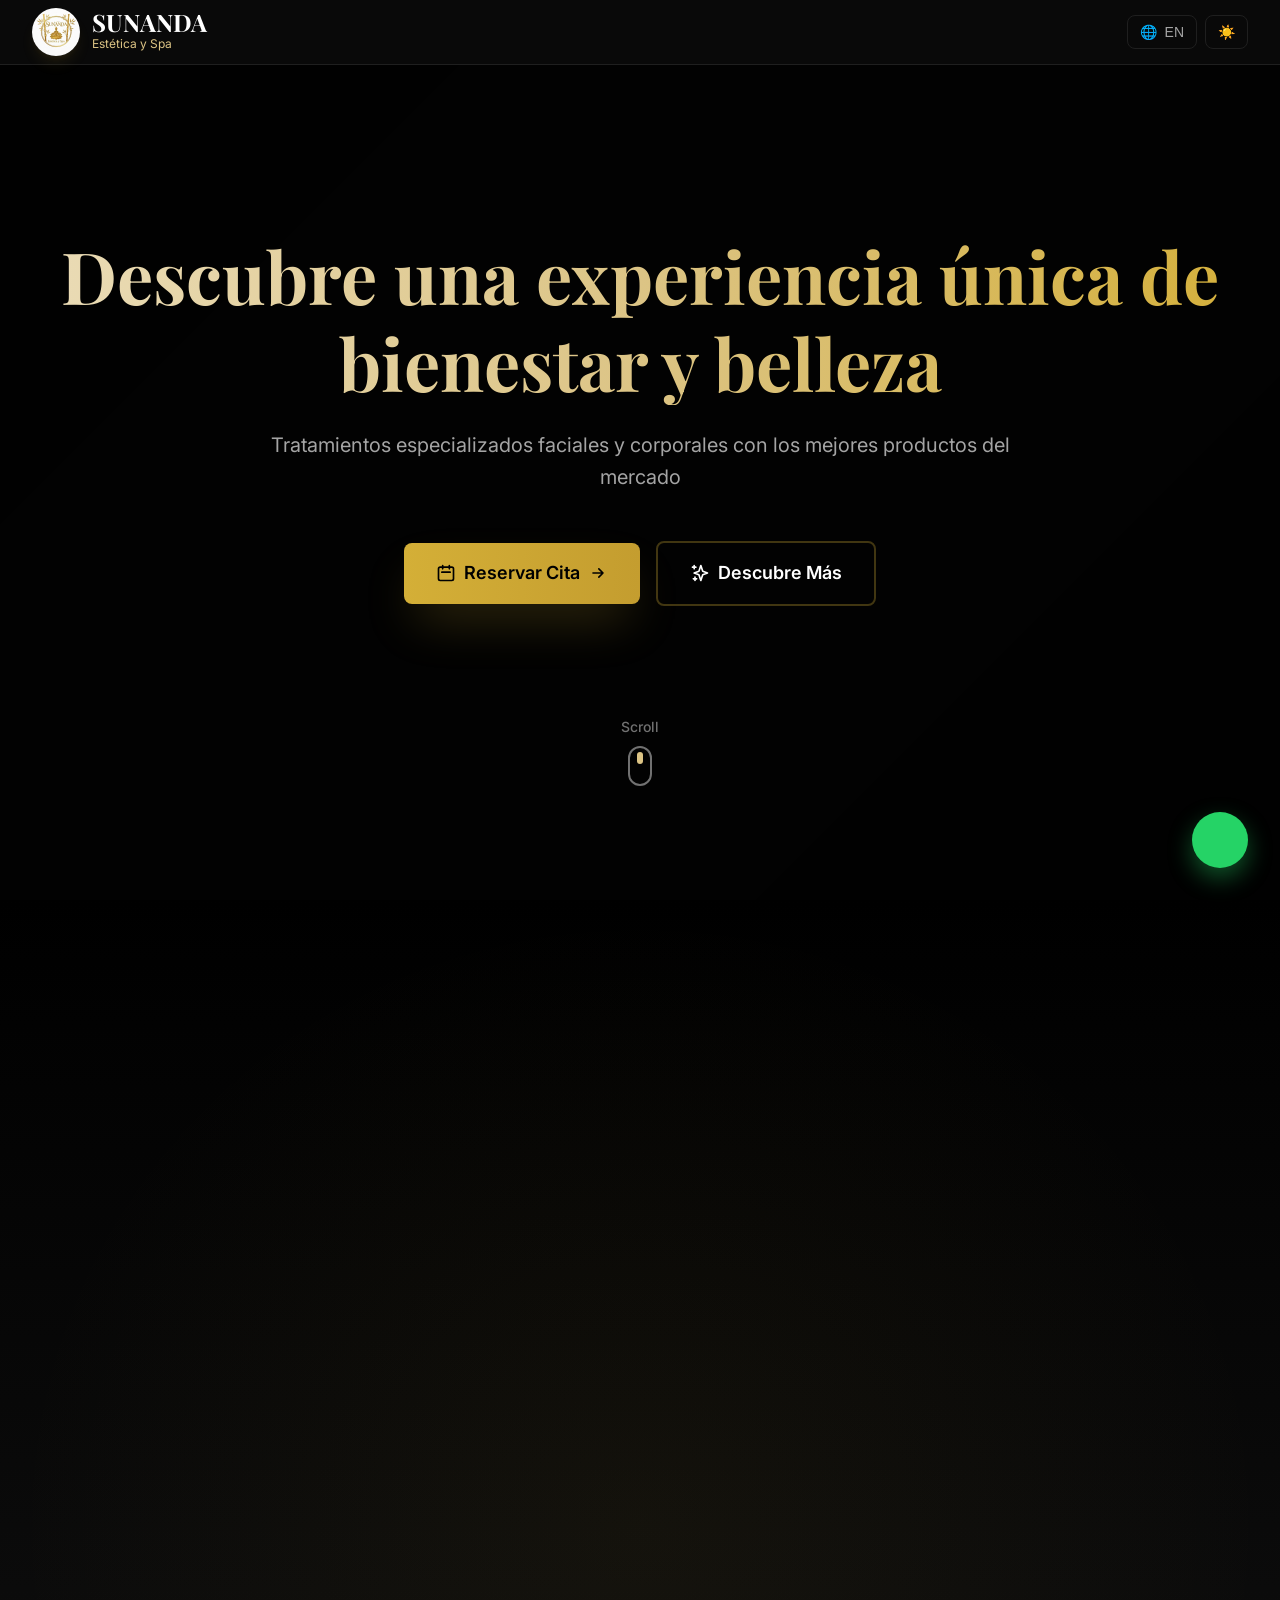
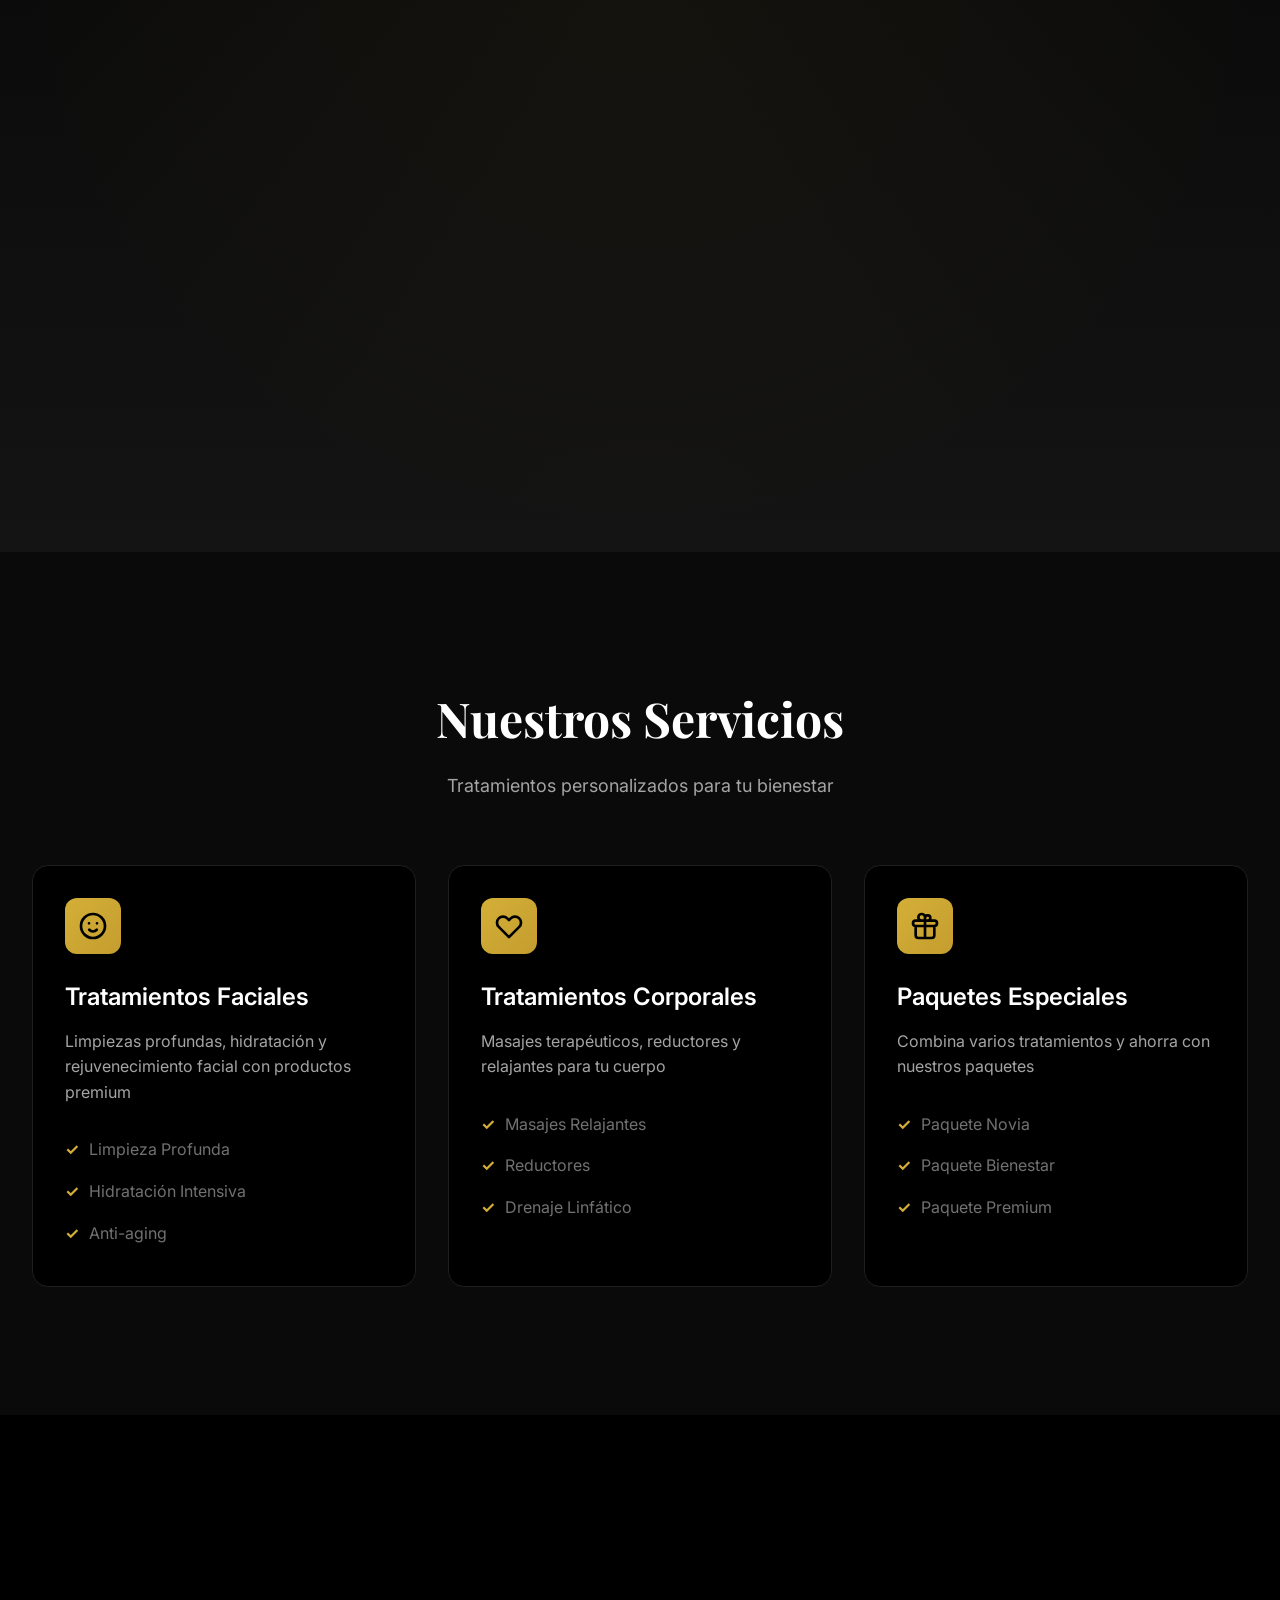
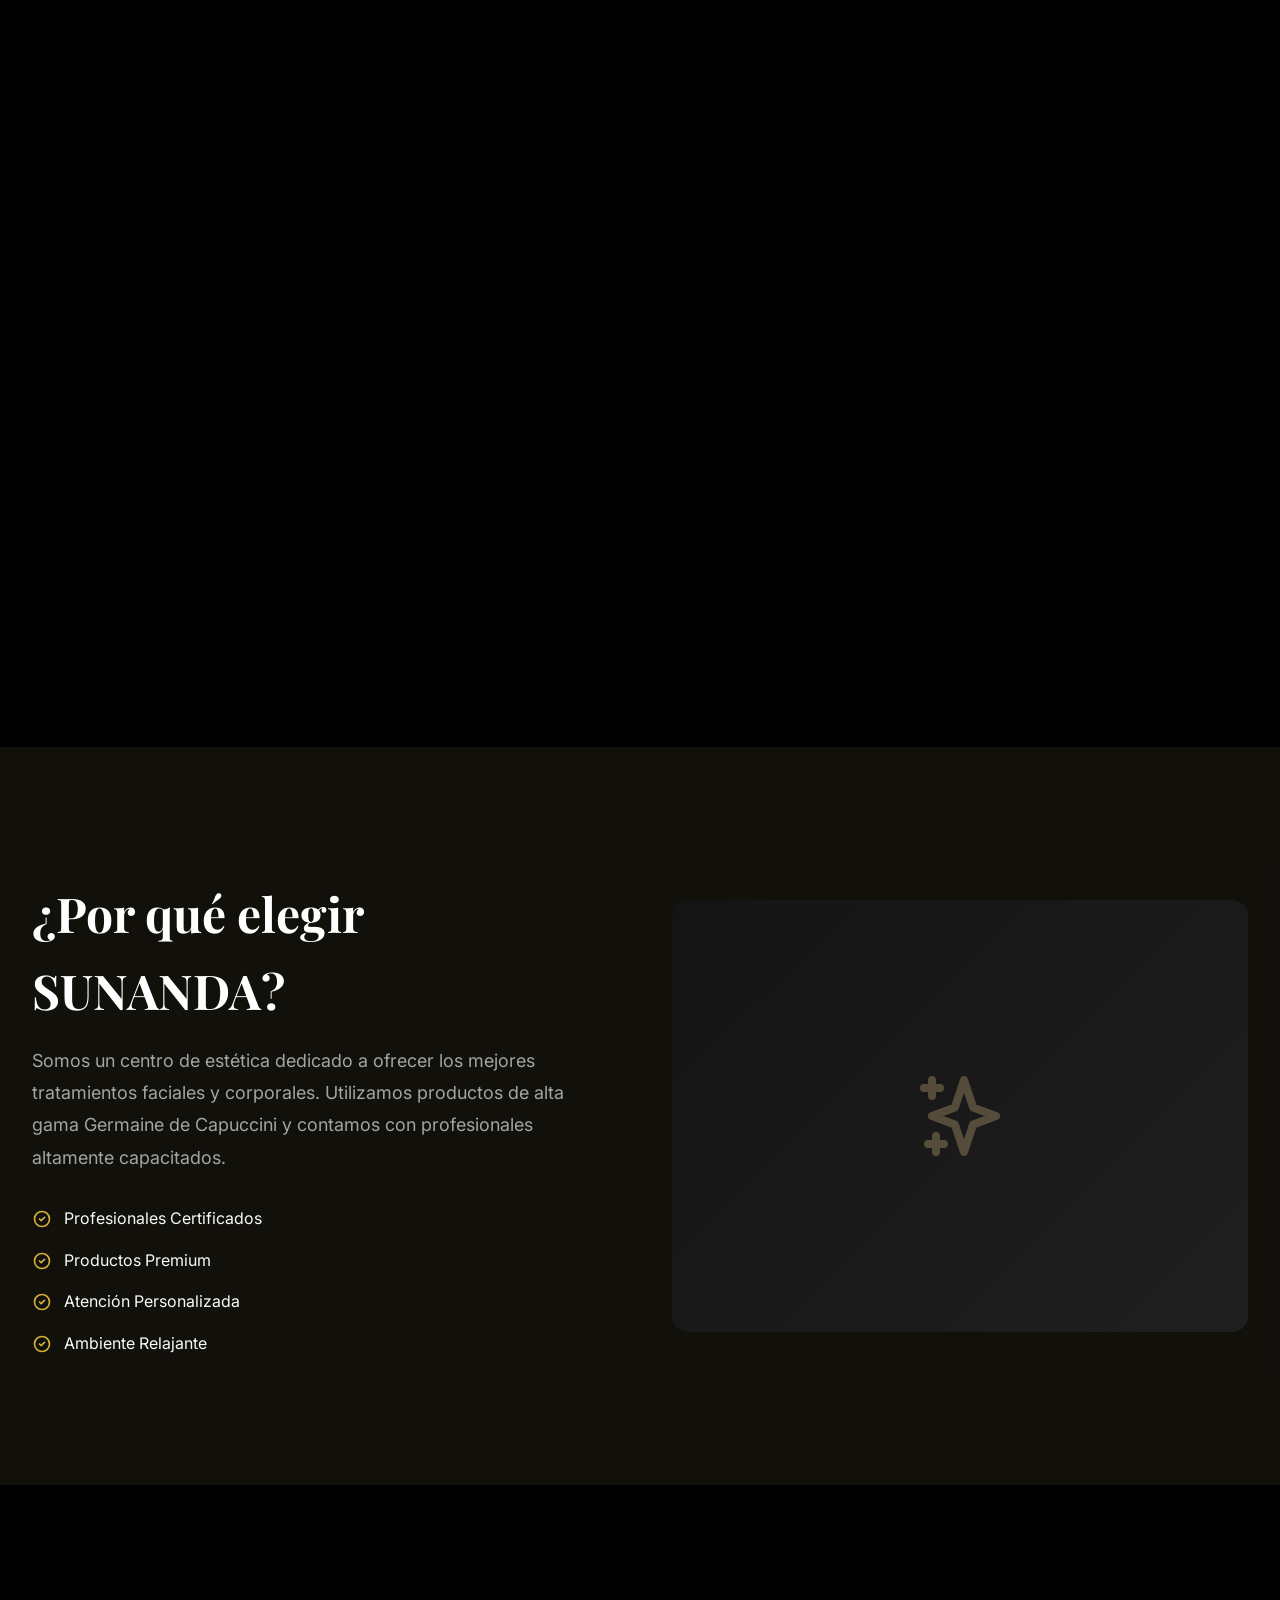
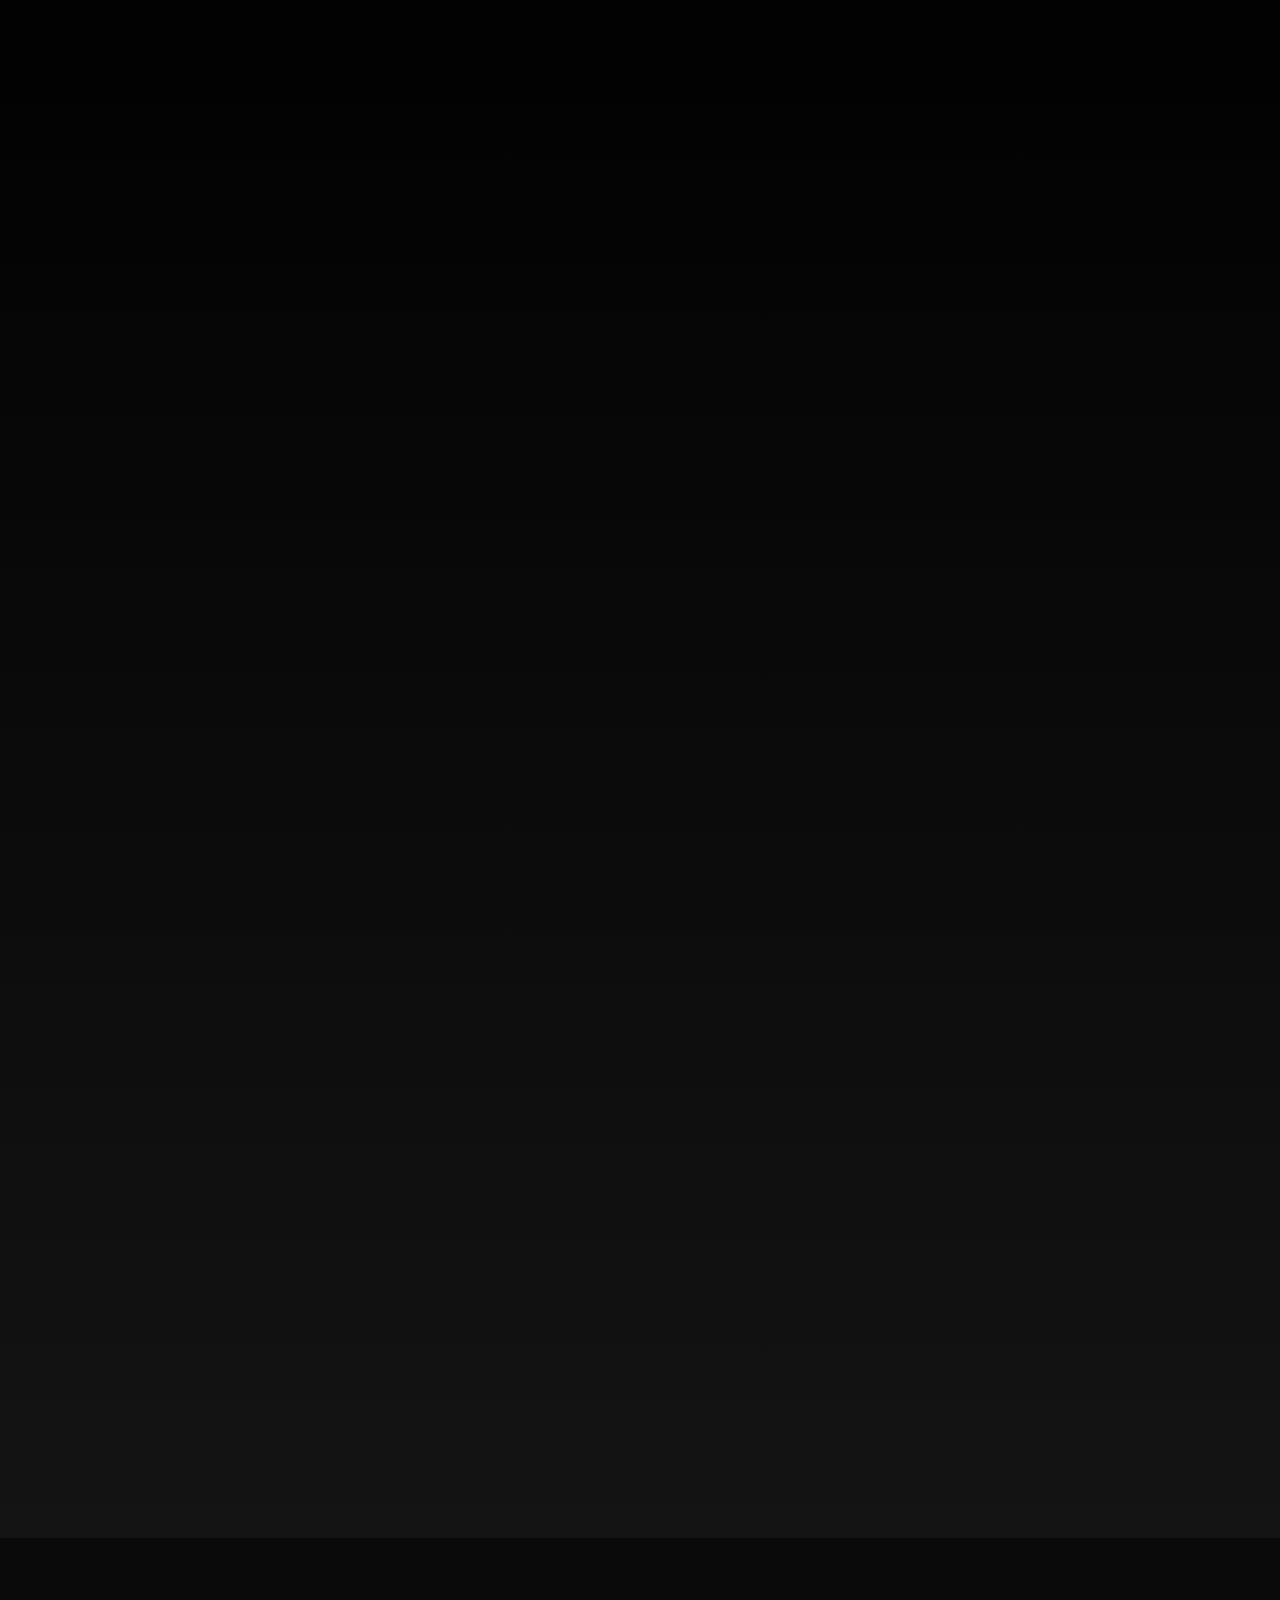
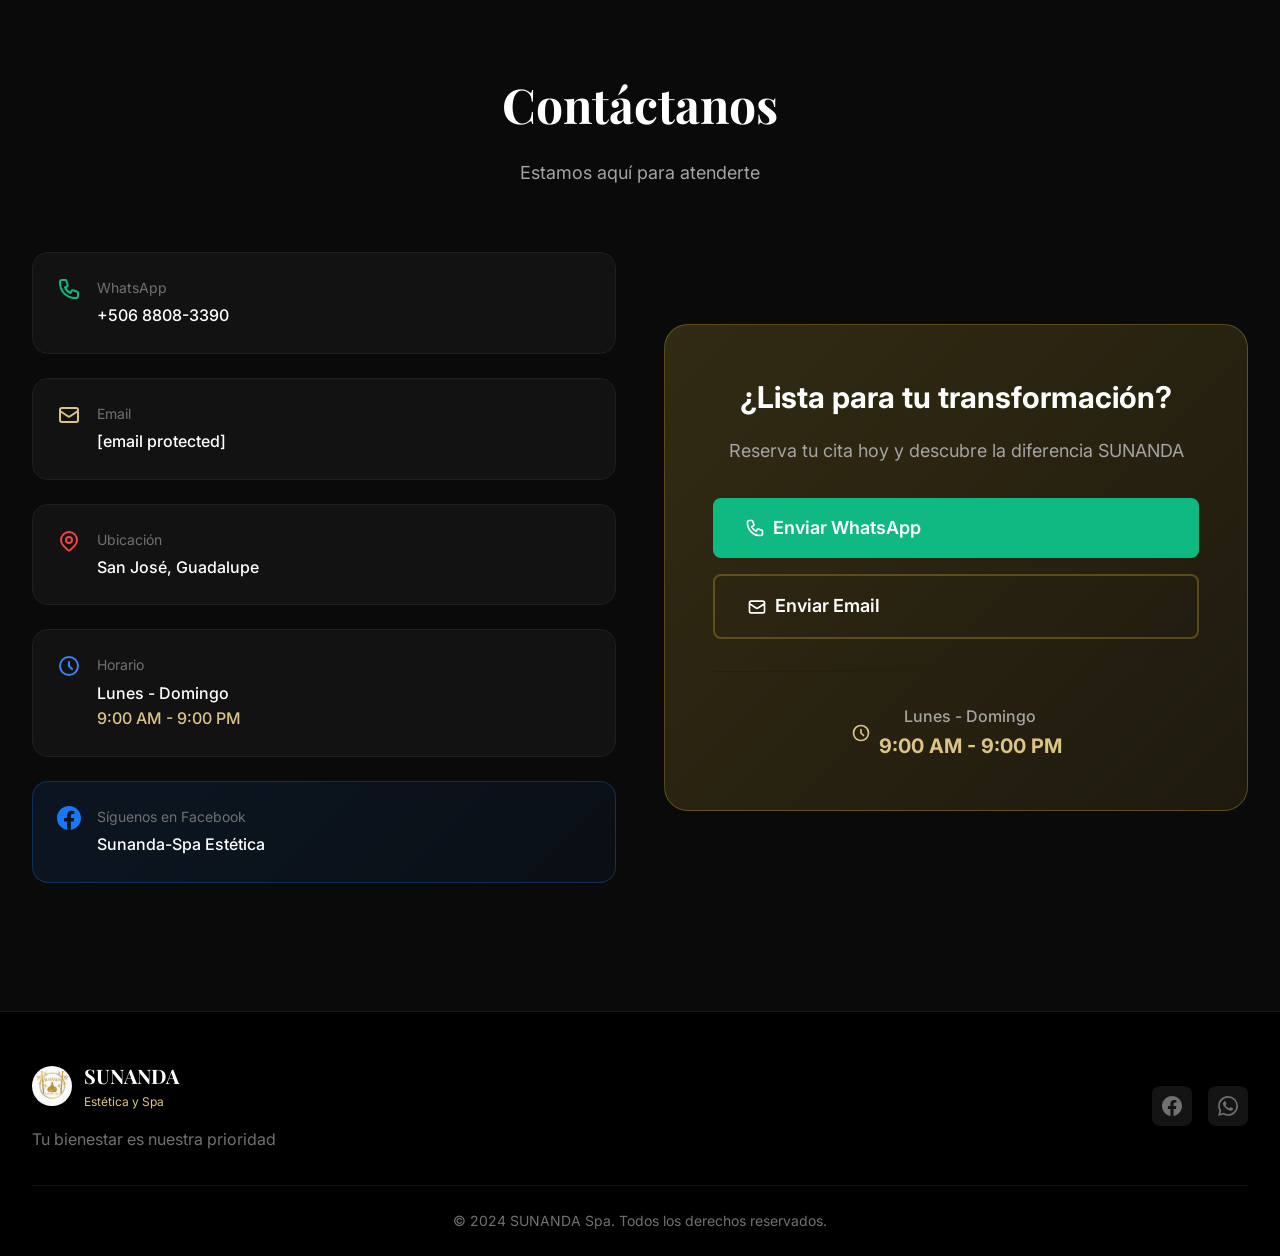
==== index.html @ c9fe79c0 "Add files via upload" ====
<!DOCTYPE html>
<html lang="es">
<head>
    <meta charset="UTF-8">
    <meta name="viewport" content="width=device-width, initial-scale=1.0">
    
    <!-- SEO Meta Tags -->
    <title>SUNANDA Spa - Estética y Bienestar en San José, Costa Rica</title>
    <meta name="description" content="Centro de estética y spa premium en San José, Costa Rica. Tratamientos faciales y corporales con productos Germaine de Capuccini. Reserva tu cita ahora.">
    <meta name="keywords" content="spa, estética, tratamientos faciales, masajes, San José, Costa Rica, Germaine de Capuccini">
    <meta name="author" content="SUNANDA Spa">
    
    <!-- Open Graph / Facebook -->
    <meta property="og:type" content="website">
    <meta property="og:url" content="https://sunanda-spa.vercel.app/">
    <meta property="og:title" content="SUNANDA Spa - Estética y Bienestar">
    <meta property="og:description" content="Centro de estética y spa premium con productos Germaine de Capuccini">
    <meta property="og:image" content="https://sunanda-spa.vercel.app/logo.png">
    
    <!-- Twitter -->
    <meta property="twitter:card" content="summary_large_image">
    <meta property="twitter:title" content="SUNANDA Spa - Estética y Bienestar">
    <meta property="twitter:description" content="Centro de estética y spa premium">
    
    <!-- Favicon -->
    <link rel="icon" type="image/png" href="./logo.png">
    
    <!-- Fonts -->
    <link rel="preconnect" href="https://fonts.googleapis.com">
    <link rel="preconnect" href="https://fonts.gstatic.com" crossorigin>
    <link href="https://fonts.googleapis.com/css2?family=Inter:wght@300;400;500;600;700&family=Playfair+Display:wght@400;500;600;700&display=swap" rel="stylesheet">
    
    <!-- Styles -->
    <link rel="stylesheet" href="./styles.css">
</head>
<body class="dark">
    <!-- Navigation -->
    <nav class="nav">
        <div class="container nav-content">
            <a href="#" class="logo-link">
                <img src="./logo.png" alt="SUNANDA Logo" class="logo-img">
                <div class="logo-text">
                    <h1 class="logo-title">SUNANDA</h1>
                    <p class="logo-subtitle">Estética y Spa</p>
                </div>
            </a>
            
            <div class="nav-actions">
                <button id="lang-toggle" class="btn-icon" aria-label="Cambiar idioma">
                    <span id="lang-icon">🌐</span>
                    <span id="lang-text">EN</span>
                </button>
                <button id="theme-toggle" class="btn-icon" aria-label="Cambiar tema">
                    <span id="theme-icon">☀️</span>
                </button>
            </div>
        </div>
    </nav>

    <!-- Hero Section - Premium Video Background -->
    <section class="hero">
        <!-- Video Background -->
        <div class="hero-video-wrapper">
            <video class="hero-video" autoplay muted loop playsinline>
                <source src="./assets/video/promocional.mp4" type="video/mp4">
            </video>
            <div class="hero-video-overlay"></div>
        </div>
        
        <div class="container hero-content">
            <div class="hero-badge" data-aos="fade-up">
                <svg class="icon-sm" fill="none" stroke="currentColor" viewBox="0 0 24 24">
                    <path stroke-linecap="round" stroke-linejoin="round" stroke-width="2" d="M5 3v4M3 5h4M6 17v4m-2-2h4m5-16l2.286 6.857L21 12l-5.714 2.143L13 21l-2.286-6.857L5 12l5.714-2.143L13 3z"/>
                </svg>
                <span data-i18n="hero.trustBadge">Productos de Alta Calidad</span>
                <span> - </span>
                <span data-i18n="hero.brandPartner">Germaine de Capuccini</span>
            </div>
            
            <h1 class="hero-title" data-aos="fade-up" data-aos-delay="100" data-i18n="hero.title">
                Descubre una experiencia única de bienestar y belleza
            </h1>
            
            <p class="hero-subtitle" data-aos="fade-up" data-aos-delay="200" data-i18n="hero.subtitle">
                Tratamientos especializados faciales y corporales con los mejores productos del mercado
            </p>
            
            <div class="hero-ctas" data-aos="fade-up" data-aos-delay="300">
                <a href="https://wa.me/50688083390" target="_blank" class="btn btn-primary">
                    <svg class="icon-sm" fill="none" stroke="currentColor" viewBox="0 0 24 24">
                        <path stroke-linecap="round" stroke-linejoin="round" stroke-width="2" d="M8 7V3m8 4V3m-9 8h10M5 21h14a2 2 0 002-2V7a2 2 0 00-2-2H5a2 2 0 00-2 2v12a2 2 0 002 2z"/>
                    </svg>
                    <span data-i18n="hero.cta">Reservar Cita</span>
                    <svg class="icon-sm arrow-icon" fill="none" stroke="currentColor" viewBox="0 0 24 24">
                        <path stroke-linecap="round" stroke-linejoin="round" stroke-width="2" d="M13 7l5 5m0 0l-5 5m5-5H6"/>
                    </svg>
                </a>
                <a href="#tratamiento-signature" class="btn btn-outline">
                    <svg class="icon-sm" fill="none" stroke="currentColor" viewBox="0 0 24 24">
                        <path stroke-linecap="round" stroke-linejoin="round" stroke-width="2" d="M5 3v4M3 5h4M6 17v4m-2-2h4m5-16l2.286 6.857L21 12l-5.714 2.143L13 21l-2.286-6.857L5 12l5.714-2.143L13 3z"/>
                    </svg>
                    <span data-i18n="hero.ctaSecondary">Descubre Más</span>
                </a>
            </div>
            
            <div class="scroll-indicator" data-aos="fade-up" data-aos-delay="400">
                <span class="scroll-text">Scroll</span>
                <div class="scroll-mouse">
                    <div class="scroll-wheel"></div>
                </div>
            </div>
        </div>
    </section>

    <!-- Signature Treatment Section - Editorial Layout -->
    <section id="tratamiento-signature" class="signature-treatment">
        <div class="signature-container">
            <div class="signature-content" data-aos="fade-right">
                <div class="signature-badge">
                    <span class="badge-new">NEW</span>
                    <span class="badge-text" data-i18n="signature.badge">Tratamiento Exclusivo</span>
                </div>
                
                <h2 class="signature-title" data-i18n="signature.title">
                    Timexpert Lift_IN
                </h2>
                
                <div class="signature-subtitle" data-i18n="signature.subtitle">
                    Descubre una nueva era de firmeza
                </div>
                
                <p class="signature-description" data-i18n="signature.description">
                    El revolucionario tratamiento facial que redefine los contornos del rostro. 
                    Una experiencia sensorial única que combina tecnología avanzada con ingredientes 
                    activos de máxima eficacia para lograr una piel visiblemente más firme, lisa y luminosa.
                </p>
                
                <div class="signature-features">
                    <div class="signature-feature">
                        <div class="feature-icon">
                            <svg fill="none" stroke="currentColor" viewBox="0 0 24 24">
                                <path stroke-linecap="round" stroke-linejoin="round" stroke-width="2" d="M5 13l4 4L19 7"/>
                            </svg>
                        </div>
                        <div class="feature-text">
                            <h4 data-i18n="signature.feature1.title">Firmeza Global</h4>
                            <p data-i18n="signature.feature1.desc">Rostro, cuello, escote y busto</p>
                        </div>
                    </div>
                    
                    <div class="signature-feature">
                        <div class="feature-icon">
                            <svg fill="none" stroke="currentColor" viewBox="0 0 24 24">
                                <path stroke-linecap="round" stroke-linejoin="round" stroke-width="2" d="M5 13l4 4L19 7"/>
                            </svg>
                        </div>
                        <div class="feature-text">
                            <h4 data-i18n="signature.feature2.title">Resultados Visibles</h4>
                            <p data-i18n="signature.feature2.desc">Desde la primera sesión</p>
                        </div>
                    </div>
                    
                    <div class="signature-feature">
                        <div class="feature-icon">
                            <svg fill="none" stroke="currentColor" viewBox="0 0 24 24">
                                <path stroke-linecap="round" stroke-linejoin="round" stroke-width="2" d="M5 13l4 4L19 7"/>
                            </svg>
                        </div>
                        <div class="feature-text">
                            <h4 data-i18n="signature.feature3.title">Tecnología Premium</h4>
                            <p data-i18n="signature.feature3.desc">Germaine de Capuccini</p>
                        </div>
                    </div>
                </div>
                
                <div class="signature-cta">
                    <a href="https://wa.me/50688083390" class="btn btn-primary btn-large">
                        <span data-i18n="signature.cta">Agendar Tratamiento</span>
                        <svg class="icon-sm" fill="none" stroke="currentColor" viewBox="0 0 24 24">
                            <path stroke-linecap="round" stroke-linejoin="round" stroke-width="2" d="M13 7l5 5m0 0l-5 5m5-5H6"/>
                        </svg>
                    </a>
                </div>
            </div>
            
            <div class="signature-image" data-aos="fade-left">
                <div class="signature-image-wrapper">
                    <img src="./assets/images/timexpert-liftin-promo.jpg" alt="Timexpert Lift_IN" class="signature-img">
                    <div class="signature-glow"></div>
                </div>
            </div>
        </div>
    </section>

    <!-- Services Section -->
    <section id="servicios" class="section">
        <div class="container">
            <div class="section-header">
                <h2 class="section-title" data-i18n="services.title">Nuestros Servicios</h2>
                <p class="section-subtitle" data-i18n="services.subtitle">
                    Tratamientos personalizados para tu bienestar
                </p>
            </div>
            
            <div class="services-grid">
                <div class="service-card">
                    <div class="service-icon">
                        <svg fill="none" stroke="currentColor" viewBox="0 0 24 24">
                            <path stroke-linecap="round" stroke-linejoin="round" stroke-width="2" d="M14.828 14.828a4 4 0 01-5.656 0M9 10h.01M15 10h.01M21 12a9 9 0 11-18 0 9 9 0 0118 0z"/>
                        </svg>
                    </div>
                    <h3 class="service-title" data-i18n="services.facial.title">Tratamientos Faciales</h3>
                    <p class="service-description" data-i18n="services.facial.description">
                        Limpiezas profundas, hidratación y rejuvenecimiento facial con productos premium
                    </p>
                    <ul class="service-features">
                        <li data-i18n="services.facial.feature1">Limpieza Profunda</li>
                        <li data-i18n="services.facial.feature2">Hidratación Intensiva</li>
                        <li data-i18n="services.facial.feature3">Anti-aging</li>
                    </ul>
                </div>
                
                <div class="service-card">
                    <div class="service-icon">
                        <svg fill="none" stroke="currentColor" viewBox="0 0 24 24">
                            <path stroke-linecap="round" stroke-linejoin="round" stroke-width="2" d="M4.318 6.318a4.5 4.5 0 000 6.364L12 20.364l7.682-7.682a4.5 4.5 0 00-6.364-6.364L12 7.636l-1.318-1.318a4.5 4.5 0 00-6.364 0z"/>
                        </svg>
                    </div>
                    <h3 class="service-title" data-i18n="services.body.title">Tratamientos Corporales</h3>
                    <p class="service-description" data-i18n="services.body.description">
                        Masajes terapéuticos, reductores y relajantes para tu cuerpo
                    </p>
                    <ul class="service-features">
                        <li data-i18n="services.body.feature1">Masajes Relajantes</li>
                        <li data-i18n="services.body.feature2">Reductores</li>
                        <li data-i18n="services.body.feature3">Drenaje Linfático</li>
                    </ul>
                </div>
                
                <div class="service-card">
                    <div class="service-icon">
                        <svg fill="none" stroke="currentColor" viewBox="0 0 24 24">
                            <path stroke-linecap="round" stroke-linejoin="round" stroke-width="2" d="M12 8v13m0-13V6a2 2 0 112 2h-2zm0 0V5.5A2.5 2.5 0 109.5 8H12zm-7 4h14M5 12a2 2 0 110-4h14a2 2 0 110 4M5 12v7a2 2 0 002 2h10a2 2 0 002-2v-7"/>
                        </svg>
                    </div>
                    <h3 class="service-title" data-i18n="services.packages.title">Paquetes Especiales</h3>
                    <p class="service-description" data-i18n="services.packages.description">
                        Combina varios tratamientos y ahorra con nuestros paquetes
                    </p>
                    <ul class="service-features">
                        <li data-i18n="services.packages.feature1">Paquete Novia</li>
                        <li data-i18n="services.packages.feature2">Paquete Bienestar</li>
                        <li data-i18n="services.packages.feature3">Paquete Premium</li>
                    </ul>
                </div>
            </div>
        </div>
    </section>

    <!-- Product Spotlight Section -->
    <section class="product-spotlight">
        <div class="container">
            <div class="spotlight-content">
                <div class="spotlight-text" data-aos="fade-up">
                    <div class="spotlight-badge">
                        <svg class="icon-sm" fill="none" stroke="currentColor" viewBox="0 0 24 24">
                            <path stroke-linecap="round" stroke-linejoin="round" stroke-width="2" d="M5 3v4M3 5h4M6 17v4m-2-2h4m5-16l2.286 6.857L21 12l-5.714 2.143L13 21l-2.286-6.857L5 12l5.714-2.143L13 3z"/>
                        </svg>
                        <span data-i18n="product.badge">Producto Destacado</span>
                    </div>
                    
                    <h2 class="spotlight-title" data-i18n="product.title">
                        Crema Global Firmeza<br>
                        <span class="gold">Cuello · Escote · Busto</span>
                    </h2>
                    
                    <p class="spotlight-description" data-i18n="product.description">
                        Tratamiento intensivo antiedad que actúa sobre las zonas más delicadas. 
                        Redensifica, reafirma y remodela el óvalo facial, cuello, escote y busto, 
                        restaurando la firmeza y elasticidad de la piel.
                    </p>
                    
                    <div class="spotlight-benefits">
                        <div class="benefit-item">
                            <div class="benefit-icon gold">
                                <svg fill="none" stroke="currentColor" viewBox="0 0 24 24">
                                    <path stroke-linecap="round" stroke-linejoin="round" stroke-width="2" d="M13 10V3L4 14h7v7l9-11h-7z"/>
                                </svg>
                            </div>
                            <div>
                                <h4 data-i18n="product.benefit1.title">Acción Inmediata</h4>
                                <p data-i18n="product.benefit1.desc">Efecto lifting visible</p>
                            </div>
                        </div>
                        
                        <div class="benefit-item">
                            <div class="benefit-icon gold">
                                <svg fill="none" stroke="currentColor" viewBox="0 0 24 24">
                                    <path stroke-linecap="round" stroke-linejoin="round" stroke-width="2" d="M9 12l2 2 4-4m6 2a9 9 0 11-18 0 9 9 0 0118 0z"/>
                                </svg>
                            </div>
                            <div>
                                <h4 data-i18n="product.benefit2.title">Fórmula Avanzada</h4>
                                <p data-i18n="product.benefit2.desc">Ingredientes de lujo</p>
                            </div>
                        </div>
                        
                        <div class="benefit-item">
                            <div class="benefit-icon gold">
                                <svg fill="none" stroke="currentColor" viewBox="0 0 24 24">
                                    <path stroke-linecap="round" stroke-linejoin="round" stroke-width="2" d="M4.318 6.318a4.5 4.5 0 000 6.364L12 20.364l7.682-7.682a4.5 4.5 0 00-6.364-6.364L12 7.636l-1.318-1.318a4.5 4.5 0 00-6.364 0z"/>
                                </svg>
                            </div>
                            <div>
                                <h4 data-i18n="product.benefit3.title">Textura Sedosa</h4>
                                <p data-i18n="product.benefit3.desc">Absorción perfecta</p>
                            </div>
                        </div>
                    </div>
                </div>
                
                <div class="spotlight-product" data-aos="zoom-in" data-aos-delay="200">
                    <div class="product-card">
                        <div class="product-glow"></div>
                        <img src="./assets/images/producto-germaine.jpg" alt="Germaine de Capuccini Timexpert Lift-IN" class="product-image">
                        <div class="product-shine"></div>
                    </div>
                </div>
            </div>
        </div>
    </section>

    <!-- About Section -->
    <section class="section section-alt">
        <div class="container">
            <div class="about-grid">
                <div class="about-content">
                    <h2 class="section-title" data-i18n="about.title">¿Por qué elegir SUNANDA?</h2>
                    <p class="about-text" data-i18n="about.description">
                        Somos un centro de estética dedicado a ofrecer los mejores tratamientos faciales y corporales. 
                        Utilizamos productos de alta gama Germaine de Capuccini y contamos con profesionales altamente capacitados.
                    </p>
                    <div class="about-features">
                        <div class="about-feature">
                            <svg class="icon-sm gold" fill="none" stroke="currentColor" viewBox="0 0 24 24">
                                <path stroke-linecap="round" stroke-linejoin="round" stroke-width="2" d="M9 12l2 2 4-4m6 2a9 9 0 11-18 0 9 9 0 0118 0z"/>
                            </svg>
                            <span data-i18n="about.feature1">Profesionales Certificados</span>
                        </div>
                        <div class="about-feature">
                            <svg class="icon-sm gold" fill="none" stroke="currentColor" viewBox="0 0 24 24">
                                <path stroke-linecap="round" stroke-linejoin="round" stroke-width="2" d="M9 12l2 2 4-4m6 2a9 9 0 11-18 0 9 9 0 0118 0z"/>
                            </svg>
                            <span data-i18n="about.feature2">Productos Premium</span>
                        </div>
                        <div class="about-feature">
                            <svg class="icon-sm gold" fill="none" stroke="currentColor" viewBox="0 0 24 24">
                                <path stroke-linecap="round" stroke-linejoin="round" stroke-width="2" d="M9 12l2 2 4-4m6 2a9 9 0 11-18 0 9 9 0 0118 0z"/>
                            </svg>
                            <span data-i18n="about.feature3">Atención Personalizada</span>
                        </div>
                        <div class="about-feature">
                            <svg class="icon-sm gold" fill="none" stroke="currentColor" viewBox="0 0 24 24">
                                <path stroke-linecap="round" stroke-linejoin="round" stroke-width="2" d="M9 12l2 2 4-4m6 2a9 9 0 11-18 0 9 9 0 0118 0z"/>
                            </svg>
                            <span data-i18n="about.feature4">Ambiente Relajante</span>
                        </div>
                    </div>
                </div>
                <div class="about-image">
                    <div class="about-image-placeholder">
                        <svg fill="none" stroke="currentColor" viewBox="0 0 24 24">
                            <path stroke-linecap="round" stroke-linejoin="round" stroke-width="2" d="M5 3v4M3 5h4M6 17v4m-2-2h4m5-16l2.286 6.857L21 12l-5.714 2.143L13 21l-2.286-6.857L5 12l5.714-2.143L13 3z"/>
                        </svg>
                    </div>
                </div>
            </div>
        </div>
    </section>

    <!-- Experience Gallery Section -->
    <section class="experience-gallery">
        <div class="container">
            <div class="section-header" data-aos="fade-up">
                <h2 class="section-title" data-i18n="gallery.title">Vive la Experiencia SUNANDA</h2>
                <p class="section-subtitle" data-i18n="gallery.subtitle">
                    Un viaje sensorial hacia tu mejor versión
                </p>
            </div>
            
            <div class="gallery-grid">
                <div class="gallery-video" data-aos="fade-up" data-aos-delay="100">
                    <div class="video-container">
                        <video class="experience-video" controls poster="./assets/images/timexpert-liftin-promo.jpg">
                            <source src="./assets/video/promocional.mp4" type="video/mp4">
                        </video>
                        <div class="video-play-overlay">
                            <button class="video-play-btn" aria-label="Reproducir video">
                                <svg fill="currentColor" viewBox="0 0 24 24">
                                    <path d="M8 5v14l11-7z"/>
                                </svg>
                            </button>
                        </div>
                    </div>
                </div>
                
                <div class="gallery-info" data-aos="fade-up" data-aos-delay="200">
                    <h3 class="gallery-info-title" data-i18n="gallery.info.title">
                        Más que un tratamiento,<br>una transformación
                    </h3>
                    <p class="gallery-info-text" data-i18n="gallery.info.text">
                        Cada visita a SUNANDA es una experiencia única diseñada para renovar no solo tu piel, 
                        sino también tu espíritu. Nuestro equipo de profesionales certificados te guiará en un 
                        viaje personalizado hacia el bienestar integral.
                    </p>
                    
                    <div class="gallery-stats">
                        <div class="stat-item">
                            <div class="stat-number gold">95<span>%</span></div>
                            <div class="stat-label" data-i18n="gallery.stat1">Satisfacción</div>
                        </div>
                        <div class="stat-item">
                            <div class="stat-number gold">500<span>+</span></div>
                            <div class="stat-label" data-i18n="gallery.stat2">Clientas Felices</div>
                        </div>
                        <div class="stat-item">
                            <div class="stat-number gold">5<span>⭐</span></div>
                            <div class="stat-label" data-i18n="gallery.stat3">Calificación</div>
                        </div>
                    </div>
                </div>
            </div>
        </div>
    </section>

    <!-- Contact Section -->
    <section id="contacto" class="section">
        <div class="container">
            <div class="section-header">
                <h2 class="section-title" data-i18n="contact.title">Contáctanos</h2>
                <p class="section-subtitle" data-i18n="contact.subtitle">
                    Estamos aquí para atenderte
                </p>
            </div>
            
            <div class="contact-grid">
                <div class="contact-info">
                    <a href="https://wa.me/50688083390" target="_blank" class="contact-card">
                        <div class="contact-icon green">
                            <svg fill="none" stroke="currentColor" viewBox="0 0 24 24">
                                <path stroke-linecap="round" stroke-linejoin="round" stroke-width="2" d="M3 5a2 2 0 012-2h3.28a1 1 0 01.948.684l1.498 4.493a1 1 0 01-.502 1.21l-2.257 1.13a11.042 11.042 0 005.516 5.516l1.13-2.257a1 1 0 011.21-.502l4.493 1.498a1 1 0 01.684.949V19a2 2 0 01-2 2h-1C9.716 21 3 14.284 3 6V5z"/>
                            </svg>
                        </div>
                        <div class="contact-content">
                            <div class="contact-label" data-i18n="contact.whatsapp">WhatsApp</div>
                            <div class="contact-value">+506 8808-3390</div>
                        </div>
                    </a>
                    
                    <a href="/cdn-cgi/l/email-protection#b2d5c0d7d8d78282f2daddc6dfd3dbde9cd1dddf" class="contact-card">
                        <div class="contact-icon gold">
                            <svg fill="none" stroke="currentColor" viewBox="0 0 24 24">
                                <path stroke-linecap="round" stroke-linejoin="round" stroke-width="2" d="M3 8l7.89 5.26a2 2 0 002.22 0L21 8M5 19h14a2 2 0 002-2V7a2 2 0 00-2-2H5a2 2 0 00-2 2v10a2 2 0 002 2z"/>
                            </svg>
                        </div>
                        <div class="contact-content">
                            <div class="contact-label" data-i18n="contact.email">Email</div>
                            <div class="contact-value"><span class="__cf_email__" data-cfemail="6e091c0b040b5e5e2e06011a030f0702400d0103">[email&#160;protected]</span></div>
                        </div>
                    </a>
                    
                    <a href="https://maps.google.com/?q=San+José+Guadalupe+Costa+Rica" target="_blank" class="contact-card">
                        <div class="contact-icon red">
                            <svg fill="none" stroke="currentColor" viewBox="0 0 24 24">
                                <path stroke-linecap="round" stroke-linejoin="round" stroke-width="2" d="M17.657 16.657L13.414 20.9a1.998 1.998 0 01-2.827 0l-4.244-4.243a8 8 0 1111.314 0z"/>
                                <path stroke-linecap="round" stroke-linejoin="round" stroke-width="2" d="M15 11a3 3 0 11-6 0 3 3 0 016 0z"/>
                            </svg>
                        </div>
                        <div class="contact-content">
                            <div class="contact-label" data-i18n="contact.address">Ubicación</div>
                            <div class="contact-value">San José, Guadalupe</div>
                        </div>
                    </a>
                    
                    <div class="contact-card">
                        <div class="contact-icon blue">
                            <svg fill="none" stroke="currentColor" viewBox="0 0 24 24">
                                <path stroke-linecap="round" stroke-linejoin="round" stroke-width="2" d="M12 8v4l3 3m6-3a9 9 0 11-18 0 9 9 0 0118 0z"/>
                            </svg>
                        </div>
                        <div class="contact-content">
                            <div class="contact-label" data-i18n="contact.schedule">Horario</div>
                            <div class="contact-value">
                                <span data-i18n="contact.scheduleValue">Lunes - Domingo</span><br>
                                <span class="gold">9:00 AM - 9:00 PM</span>
                            </div>
                        </div>
                    </div>
                    
                    <a href="https://www.facebook.com/profile.php?id=61571308344144" target="_blank" class="contact-card facebook">
                        <div class="contact-icon facebook-icon">
                            <svg fill="currentColor" viewBox="0 0 24 24">
                                <path d="M24 12.073c0-6.627-5.373-12-12-12s-12 5.373-12 12c0 5.99 4.388 10.954 10.125 11.854v-8.385H7.078v-3.47h3.047V9.43c0-3.007 1.792-4.669 4.533-4.669 1.312 0 2.686.235 2.686.235v2.953H15.83c-1.491 0-1.956.925-1.956 1.874v2.25h3.328l-.532 3.47h-2.796v8.385C19.612 23.027 24 18.062 24 12.073z"/>
                            </svg>
                        </div>
                        <div class="contact-content">
                            <div class="contact-label" data-i18n="contact.followUs">Síguenos en Facebook</div>
                            <div class="contact-value">Sunanda-Spa Estética</div>
                        </div>
                    </a>
                </div>
                
                <div class="contact-cta">
                    <div class="cta-card">
                        <h3 class="cta-title" data-i18n="cta.title">¿Lista para tu transformación?</h3>
                        <p class="cta-text" data-i18n="cta.subtitle">
                            Reserva tu cita hoy y descubre la diferencia SUNANDA
                        </p>
                        
                        <div class="cta-buttons">
                            <a href="https://wa.me/50688083390" target="_blank" class="btn btn-success">
                                <svg class="icon-sm" fill="none" stroke="currentColor" viewBox="0 0 24 24">
                                    <path stroke-linecap="round" stroke-linejoin="round" stroke-width="2" d="M3 5a2 2 0 012-2h3.28a1 1 0 01.948.684l1.498 4.493a1 1 0 01-.502 1.21l-2.257 1.13a11.042 11.042 0 005.516 5.516l1.13-2.257a1 1 0 011.21-.502l4.493 1.498a1 1 0 01.684.949V19a2 2 0 01-2 2h-1C9.716 21 3 14.284 3 6V5z"/>
                                </svg>
                                <span data-i18n="cta.whatsapp">Enviar WhatsApp</span>
                            </a>
                            
                            <a href="/cdn-cgi/l/email-protection#b2d5c0d7d8d78282f2daddc6dfd3dbde9cd1dddf" class="btn btn-outline">
                                <svg class="icon-sm" fill="none" stroke="currentColor" viewBox="0 0 24 24">
                                    <path stroke-linecap="round" stroke-linejoin="round" stroke-width="2" d="M3 8l7.89 5.26a2 2 0 002.22 0L21 8M5 19h14a2 2 0 002-2V7a2 2 0 00-2-2H5a2 2 0 00-2 2v10a2 2 0 002 2z"/>
                                </svg>
                                <span data-i18n="cta.email">Enviar Email</span>
                            </a>
                        </div>
                        
                        <div class="cta-schedule">
                            <svg class="icon-sm gold" fill="none" stroke="currentColor" viewBox="0 0 24 24">
                                <path stroke-linecap="round" stroke-linejoin="round" stroke-width="2" d="M12 8v4l3 3m6-3a9 9 0 11-18 0 9 9 0 0118 0z"/>
                            </svg>
                            <div>
                                <div class="schedule-days" data-i18n="contact.scheduleValue">Lunes - Domingo</div>
                                <div class="schedule-hours gold">9:00 AM - 9:00 PM</div>
                            </div>
                        </div>
                    </div>
                </div>
            </div>
        </div>
    </section>

    <!-- Footer -->
    <footer class="footer">
        <div class="container">
            <div class="footer-content">
                <div class="footer-brand">
                    <div class="footer-logo">
                        <img src="./logo.png" alt="SUNANDA Logo">
                        <div>
                            <h3 class="footer-logo-title">SUNANDA</h3>
                            <p class="footer-logo-subtitle">Estética y Spa</p>
                        </div>
                    </div>
                    <p class="footer-tagline" data-i18n="footer.tagline">
                        Tu bienestar es nuestra prioridad
                    </p>
                </div>
                
                <div class="footer-social">
                    <a href="https://www.facebook.com/profile.php?id=61571308344144" target="_blank" class="social-link" aria-label="Facebook">
                        <svg fill="currentColor" viewBox="0 0 24 24">
                            <path d="M24 12.073c0-6.627-5.373-12-12-12s-12 5.373-12 12c0 5.99 4.388 10.954 10.125 11.854v-8.385H7.078v-3.47h3.047V9.43c0-3.007 1.792-4.669 4.533-4.669 1.312 0 2.686.235 2.686.235v2.953H15.83c-1.491 0-1.956.925-1.956 1.874v2.25h3.328l-.532 3.47h-2.796v8.385C19.612 23.027 24 18.062 24 12.073z"/>
                        </svg>
                    </a>
                    <a href="https://wa.me/50688083390" target="_blank" class="social-link" aria-label="WhatsApp">
                        <svg fill="currentColor" viewBox="0 0 24 24">
                            <path d="M17.472 14.382c-.297-.149-1.758-.867-2.03-.967-.273-.099-.471-.148-.67.15-.197.297-.767.966-.94 1.164-.173.199-.347.223-.644.075-.297-.15-1.255-.463-2.39-1.475-.883-.788-1.48-1.761-1.653-2.059-.173-.297-.018-.458.13-.606.134-.133.298-.347.446-.52.149-.174.198-.298.298-.497.099-.198.05-.371-.025-.52-.075-.149-.669-1.612-.916-2.207-.242-.579-.487-.5-.669-.51-.173-.008-.371-.01-.57-.01-.198 0-.52.074-.792.372-.272.297-1.04 1.016-1.04 2.479 0 1.462 1.065 2.875 1.213 3.074.149.198 2.096 3.2 5.077 4.487.709.306 1.262.489 1.694.625.712.227 1.36.195 1.871.118.571-.085 1.758-.719 2.006-1.413.248-.694.248-1.289.173-1.413-.074-.124-.272-.198-.57-.347m-5.421 7.403h-.004a9.87 9.87 0 01-5.031-1.378l-.361-.214-3.741.982.998-3.648-.235-.374a9.86 9.86 0 01-1.51-5.26c.001-5.45 4.436-9.884 9.888-9.884 2.64 0 5.122 1.03 6.988 2.898a9.825 9.825 0 012.893 6.994c-.003 5.45-4.437 9.884-9.885 9.884m8.413-18.297A11.815 11.815 0 0012.05 0C5.495 0 .16 5.335.157 11.892c0 2.096.547 4.142 1.588 5.945L.057 24l6.305-1.654a11.882 11.882 0 005.683 1.448h.005c6.554 0 11.89-5.335 11.893-11.893a11.821 11.821 0 00-3.48-8.413z"/>
                        </svg>
                    </a>
                </div>
            </div>
            
            <div class="footer-bottom">
                <p>&copy; 2024 SUNANDA Spa. <span data-i18n="footer.rights">Todos los derechos reservados</span>.</p>
            </div>
        </div>
    </footer>

    <!-- WhatsApp Floating Button -->
    <a href="https://wa.me/50688083390" target="_blank" class="whatsapp-float" aria-label="Chat en WhatsApp">
        <svg fill="currentColor" viewBox="0 0 24 24">
            <path d="M17.472 14.382c-.297-.149-1.758-.867-2.03-.967-.273-.099-.471-.148-.67.15-.197.297-.767.966-.94 1.164-.173.199-.347.223-.644.075-.297-.15-1.255-.463-2.39-1.475-.883-.788-1.48-1.761-1.653-2.059-.173-.297-.018-.458.13-.606.134-.133.298-.347.446-.52.149-.174.198-.298.298-.497.099-.198.05-.371-.025-.52-.075-.149-.669-1.612-.916-2.207-.242-.579-.487-.5-.669-.51-.173-.008-.371-.01-.57-.01-.198 0-.52.074-.792.372-.272.297-1.04 1.016-1.04 2.479 0 1.462 1.065 2.875 1.213 3.074.149.198 2.096 3.2 5.077 4.487.709.306 1.262.489 1.694.625.712.227 1.36.195 1.871.118.571-.085 1.758-.719 2.006-1.413.248-.694.248-1.289.173-1.413-.074-.124-.272-.198-.57-.347m-5.421 7.403h-.004a9.87 9.87 0 01-5.031-1.378l-.361-.214-3.741.982.998-3.648-.235-.374a9.86 9.86 0 01-1.51-5.26c.001-5.45 4.436-9.884 9.888-9.884 2.64 0 5.122 1.03 6.988 2.898a9.825 9.825 0 012.893 6.994c-.003 5.45-4.437 9.884-9.885 9.884m8.413-18.297A11.815 11.815 0 0012.05 0C5.495 0 .16 5.335.157 11.892c0 2.096.547 4.142 1.588 5.945L.057 24l6.305-1.654a11.882 11.882 0 005.683 1
---- styles.css ----
/* ===================================
   SUNANDA SPA - Premium Styles
   Identidad: Negro elegante + Dorado premium
   =================================== */

/* ===== Variables ===== */
:root {
  /* Colores SUNANDA */
  --gold-50: #fdfbf7;
  --gold-100: #faf6ed;
  --gold-200: #f3ead3;
  --gold-300: #ebddb9;
  --gold-400: #dcc485;
  --gold-500: #d4af37;
  --gold-600: #c49d2f;
  --gold-700: #a38327;
  --gold-800: #82691f;
  --gold-900: #6a5619;
  
  --dark-50: #f7f7f7;
  --dark-100: #e3e3e3;
  --dark-200: #c8c8c8;
  --dark-300: #a4a4a4;
  --dark-400: #717171;
  --dark-500: #4a4a4a;
  --dark-600: #2d2d2d;
  --dark-700: #1f1f1f;
  --dark-800: #141414;
  --dark-900: #000000;
  
  /* Fuentes */
  --font-sans: 'Inter', system-ui, sans-serif;
  --font-serif: 'Playfair Display', serif;
  
  /* Sombras doradas */
  --shadow-gold-sm: 0 1px 2px 0 rgba(212, 175, 55, 0.05);
  --shadow-gold: 0 4px 6px -1px rgba(212, 175, 55, 0.1), 0 2px 4px -1px rgba(212, 175, 55, 0.06);
  --shadow-gold-md: 0 10px 15px -3px rgba(212, 175, 55, 0.1), 0 4px 6px -2px rgba(212, 175, 55, 0.05);
  --shadow-gold-lg: 0 20px 25px -5px rgba(212, 175, 55, 0.1), 0 10px 10px -5px rgba(212, 175, 55, 0.04);
  --shadow-gold-xl: 0 25px 50px -12px rgba(212, 175, 55, 0.25);
  
  /* Tema */
  --bg: #ffffff;
  --fg: #000000;
  --border: #e3e3e3;
}

.dark {
  --bg: #0a0a0a;
  --fg: #fafafa;
  --border: #1f1f1f;
}

/* ===== Reset & Base ===== */
* {
  margin: 0;
  padding: 0;
  box-sizing: border-box;
}

html {
  scroll-behavior: smooth;
}

body {
  font-family: var(--font-sans);
  background: var(--bg);
  color: var(--fg);
  line-height: 1.6;
  -webkit-font-smoothing: antialiased;
  -moz-osx-font-smoothing: grayscale;
  transition: background 0.3s ease, color 0.3s ease;
}

.container {
  max-width: 1280px;
  margin: 0 auto;
  padding: 0 1rem;
}

@media (min-width: 640px) {
  .container {
    padding: 0 1.5rem;
  }
}

@media (min-width: 1024px) {
  .container {
    padding: 0 2rem;
  }
}

/* ===== Navigation ===== */
.nav {
  position: fixed;
  top: 0;
  left: 0;
  right: 0;
  z-index: 50;
  background: rgba(10, 10, 10, 0.9);
  backdrop-filter: blur(12px);
  border-bottom: 1px solid var(--dark-700);
  transition: all 0.3s ease;
}

.dark .nav {
  background: rgba(10, 10, 10, 0.95);
}

.nav-content {
  display: flex;
  align-items: center;
  justify-content: space-between;
  height: 4rem;
}

.logo-link {
  display: flex;
  align-items: center;
  gap: 0.75rem;
  text-decoration: none;
  transition: opacity 0.2s;
}

.logo-link:hover {
  opacity: 0.8;
}

.logo-img {
  width: 3rem;
  height: 3rem;
  border-radius: 50%;
  object-fit: cover;
  box-shadow: var(--shadow-gold-md);
}

.logo-title {
  font-family: var(--font-serif);
  font-size: 1.5rem;
  font-weight: 700;
  color: #ffffff;
  line-height: 1;
  margin: 0;
}

.logo-subtitle {
  font-size: 0.75rem;
  color: var(--gold-400);
  margin: 0;
}

.nav-actions {
  display: flex;
  align-items: center;
  gap: 0.5rem;
}

.btn-icon {
  display: flex;
  align-items: center;
  gap: 0.5rem;
  padding: 0.5rem 0.75rem;
  background: transparent;
  border: 1px solid var(--dark-700);
  border-radius: 0.5rem;
  color: var(--dark-300);
  cursor: pointer;
  font-size: 0.875rem;
  transition: all 0.2s;
}

.btn-icon:hover {
  background: var(--dark-800);
  border-color: var(--gold-500);
  color: var(--gold-400);
}

/* ===== Hero Section ===== */
.hero {
  position: relative;
  min-height: 100vh;
  display: flex;
  align-items: center;
  justify-content: center;
  overflow: hidden;
  padding-top: 4rem;
}

.hero-bg {
  position: absolute;
  inset: 0;
  z-index: 0;
}

.hero-gradient {
  position: absolute;
  inset: 0;
  background: linear-gradient(to bottom right, var(--dark-900), var(--dark-800), var(--dark-900));
}

.hero-pattern {
  position: absolute;
  inset: 0;
  opacity: 0.1;
}

.blob {
  position: absolute;
  border-radius: 50%;
  filter: blur(80px);
  animation: float 20s ease-in-out infinite;
}

.blob-1 {
  top: 5rem;
  left: 5rem;
  width: 18rem;
  height: 18rem;
  background: var(--gold-500);
  animation-delay: 0s;
}

.blob-2 {
  bottom: 5rem;
  right: 5rem;
  width: 24rem;
  height: 24rem;
  background: var(--gold-400);
  animation-delay: 10s;
}

@keyframes float {
  0%, 100% { transform: translate(0, 0) scale(1); }
  33% { transform: translate(30px, -30px) scale(1.1); }
  66% { transform: translate(-20px, 20px) scale(0.9); }
}

.hero-content {
  position: relative;
  z-index: 10;
  text-align: center;
  padding: 5rem 0 8rem;
}

.hero-badge {
  display: inline-flex;
  align-items: center;
  gap: 0.5rem;
  background: rgba(212, 175, 55, 0.2);
  border: 1px solid rgba(212, 175, 55, 0.3);
  border-radius: 9999px;
  padding: 0.5rem 1.5rem;
  margin-bottom: 2rem;
  font-size: 0.875rem;
  font-weight: 500;
  color: var(--gold-300);
  animation: fadeInUp 0.6s ease-out;
}

.hero-title {
  font-family: var(--font-serif);
  font-size: 2.25rem;
  font-weight: 700;
  line-height: 1.2;
  margin-bottom: 1.5rem;
  background: linear-gradient(to right, var(--gold-300), var(--gold-400), var(--gold-500));
  -webkit-background-clip: text;
  -webkit-text-fill-color: transparent;
  background-clip: text;
  animation: fadeInUp 0.6s ease-out 0.1s both;
}

@media (min-width: 768px) {
  .hero-title {
    font-size: 3.75rem;
  }
}

@media (min-width: 1024px) {
  .hero-title {
    font-size: 4.5rem;
  }
}

.hero-subtitle {
  font-size: 1.125rem;
  color: var(--dark-300);
  margin-bottom: 3rem;
  max-width: 48rem;
  margin-left: auto;
  margin-right: auto;
  animation: fadeInUp 0.6s ease-out 0.2s both;
}

@media (min-width: 768px) {
  .hero-subtitle {
    font-size: 1.25rem;
  }
}

.hero-ctas {
  display: flex;
  flex-direction: column;
  align-items: center;
  justify-content: center;
  gap: 1rem;
  animation: fadeInUp 0.6s ease-out 0.3s both;
}

@media (min-width: 640px) {
  .hero-ctas {
    flex-direction: row;
  }
}

.scroll-indicator {
  display: none;
  flex-direction: column;
  align-items: center;
  gap: 0.5rem;
  margin-top: 5rem;
  color: var(--dark-400);
  animation: fadeIn 0.6s ease-out 0.5s both;
}

@media (min-width: 768px) {
  .scroll-indicator {
    display: flex;
  }
}

.scroll-text {
  font-size: 0.875rem;
  font-weight: 500;
}

.scroll-mouse {
  width: 1.5rem;
  height: 2.5rem;
  border: 2px solid var(--dark-400);
  border-radius: 9999px;
  padding: 0.25rem;
  animation: bounce 2s ease-in-out infinite;
}

.scroll-wheel {
  width: 0.375rem;
  height: 0.75rem;
  background: var(--gold-400);
  border-radius: 9999px;
  margin: 0 auto;
  animation: scrollWheel 2s ease-in-out infinite;
}

@keyframes bounce {
  0%, 100% { transform: translateY(0); }
  50% { transform: translateY(10px); }
}

@keyframes scrollWheel {
  0%, 100% { transform: translateY(0); }
  50% { transform: translateY(12px); }
}

/* ===== Buttons ===== */
.btn {
  display: inline-flex;
  align-items: center;
  gap: 0.5rem;
  padding: 1rem 2rem;
  font-size: 1.125rem;
  font-weight: 600;
  border-radius: 0.5rem;
  text-decoration: none;
  cursor: pointer;
  border: none;
  transition: all 0.3s ease;
}

.btn-primary {
  background: linear-gradient(to right, var(--gold-500), var(--gold-600));
  color: var(--dark-900);
  box-shadow: var(--shadow-gold-xl);
}

.btn-primary:hover {
  background: linear-gradient(to right, var(--gold-600), var(--gold-700));
  transform: translateY(-2px);
  box-shadow: 0 30px 60px -15px rgba(212, 175, 55, 0.4);
}

.btn-outline {
  background: transparent;
  border: 2px solid rgba(212, 175, 55, 0.3);
  color: #ffffff;
}

.btn-outline:hover {
  border-color: var(--gold-500);
  background: rgba(212, 175, 55, 0.1);
}

.btn-success {
  background: #10b981;
  color: #ffffff;
}

.btn-success:hover {
  background: #059669;
  transform: translateY(-2px);
}

.icon-sm {
  width: 1.25rem;
  height: 1.25rem;
}

.arrow-icon {
  transition: transform 0.3s ease;
}

.btn:hover .arrow-icon {
  transform: translateX(4px);
}

/* ===== Sections ===== */
.section {
  padding: 5rem 0;
}

@media (min-width: 768px) {
  .section {
    padding: 8rem 0;
  }
}

.section-alt {
  background: rgba(212, 175, 55, 0.03);
}

.section-header {
  text-align: center;
  margin-bottom: 4rem;
}

.section-title {
  font-family: var(--font-serif);
  font-size: 2rem;
  font-weight: 700;
  color: #ffffff;
  margin-bottom: 1rem;
}

@media (min-width: 768px) {
  .section-title {
    font-size: 3rem;
  }
}

.section-subtitle {
  font-size: 1.125rem;
  color: var(--dark-300);
  max-width: 42rem;
  margin: 0 auto;
}

/* ===== Services Grid ===== */
.services-grid {
  display: grid;
  gap: 2rem;
  grid-template-columns: 1fr;
}

@media (min-width: 768px) {
  .services-grid {
    grid-template-columns: repeat(2, 1fr);
  }
}

@media (min-width: 1024px) {
  .services-grid {
    grid-template-columns: repeat(3, 1fr);
  }
}

.service-card {
  background: var(--dark-900);
  border: 1px solid var(--dark-700);
  border-radius: 1rem;
  padding: 2rem;
  transition: all 0.3s ease;
}

.service-card:hover {
  transform: translateY(-4px);
  border-color: var(--gold-500);
  box-shadow: var(--shadow-gold-lg);
}

.service-icon {
  width: 3.5rem;
  height: 3.5rem;
  display: flex;
  align-items: center;
  justify-content: center;
  background: linear-gradient(135deg, var(--gold-500), var(--gold-600));
  border-radius: 0.75rem;
  margin-bottom: 1.5rem;
  color: var(--dark-900);
}

.service-icon svg {
  width: 2rem;
  height: 2rem;
}

.service-title {
  font-size: 1.5rem;
  font-weight: 600;
  color: #ffffff;
  margin-bottom: 0.75rem;
}

.service-description {
  color: var(--dark-300);
  margin-bottom: 1.5rem;
  line-height: 1.6;
}

.service-features {
  list-style: none;
  padding: 0;
  margin: 0;
}

.service-features li {
  padding: 0.5rem 0;
  padding-left: 1.5rem;
  color: var(--dark-400);
  position: relative;
}

.service-features li::before {
  content: "✓";
  position: absolute;
  left: 0;
  color: var(--gold-500);
  font-weight: 700;
}

/* ===== About Section ===== */
.about-grid {
  display: grid;
  gap: 3rem;
  align-items: center;
}

@media (min-width: 1024px) {
  .about-grid {
    grid-template-columns: 1fr 1fr;
    gap: 4rem;
  }
}

.about-text {
  color: var(--dark-300);
  font-size: 1.125rem;
  line-height: 1.8;
  margin-bottom: 2rem;
}

.about-features {
  display: grid;
  gap: 1rem;
}

.about-feature {
  display: flex;
  align-items: center;
  gap: 0.75rem;
}

.about-feature .gold {
  color: var(--gold-500);
}

.about-image {
  border-radius: 1rem;
  overflow: hidden;
}

.about-image-placeholder {
  aspect-ratio: 4 / 3;
  background: linear-gradient(135deg, var(--dark-800), var(--dark-700));
  display: flex;
  align-items: center;
  justify-content: center;
  color: var(--gold-400);
}

.about-image-placeholder svg {
  width: 6rem;
  height: 6rem;
  opacity: 0.3;
}

/* ===== Contact Section ===== */
.contact-grid {
  display: grid;
  gap: 3rem;
}

@media (min-width: 1024px) {
  .contact-grid {
    grid-template-columns: 1fr 1fr;
  }
}

.contact-info {
  display: flex;
  flex-direction: column;
  gap: 1.5rem;
}

.contact-card {
  display: flex;
  align-items: flex-start;
  gap: 1rem;
  padding: 1.5rem;
  background: rgba(20, 20, 20, 0.8);
  border: 1px solid var(--dark-700);
  border-radius: 1rem;
  text-decoration: none;
  transition: all 0.3s ease;
}

.contact-card:hover {
  transform: translateY(-2px);
  border-color: var(--gold-500);
  background: rgba(20, 20, 20, 0.9);
}

.contact-card.facebook {
  background: linear-gradient(135deg, rgba(24, 119, 242, 0.1), rgba(24, 119, 242, 0.05));
  border-color: rgba(24, 119, 242, 0.3);
}

.contact-card.facebook:hover {
  border-color: rgba(24, 119, 242, 0.5);
  background: linear-gradient(135deg, rgba(24, 119, 242, 0.15), rgba(24, 119, 242, 0.1));
}

.contact-icon {
  flex-shrink: 0;
  width: 1.5rem;
  height: 1.5rem;
}

.contact-icon.green { color: #10b981; }
.contact-icon.gold { color: var(--gold-400); }
.contact-icon.red { color: #ef4444; }
.contact-icon.blue { color: #3b82f6; }
.contact-icon.facebook-icon { color: #1877f2; }

.contact-icon svg {
  width: 100%;
  height: 100%;
}

.contact-label {
  font-size: 0.875rem;
  color: var(--dark-400);
  margin-bottom: 0.25rem;
}

.contact-value {
  color: #ffffff;
  font-weight: 500;
}

.contact-cta {
  display: flex;
  flex-direction: column;
  justify-content: center;
}

.cta-card {
  background: linear-gradient(135deg, rgba(212, 175, 55, 0.2), rgba(212, 175, 55, 0.1));
  border: 1px solid rgba(212, 175, 55, 0.3);
  border-radius: 1.5rem;
  padding: 3rem;
  text-align: center;
}

.cta-title {
  font-size: 1.875rem;
  font-weight: 700;
  color: #ffffff;
  margin-bottom: 1rem;
}

.cta-text {
  color: var(--dark-300);
  font-size: 1.125rem;
  margin-bottom: 2rem;
}

.cta-buttons {
  display: flex;
  flex-direction: column;
  gap: 1rem;
  margin-bottom: 2rem;
}

.cta-schedule {
  display: flex;
  align-items: center;
  justify-content: center;
  gap: 0.5rem;
  padding-top: 2rem;
  border-top: 1px solid var(--dark-700);
  color: var(--dark-300);
}

.schedule-days {
  font-weight: 500;
}

.schedule-hours {
  font-weight: 700;
  font-size: 1.25rem;
  color: var(--gold-400);
}

.gold {
  color: var(--gold-400);
}

/* ===== Footer ===== */
.footer {
  background: var(--dark-900);
  border-top: 1px solid var(--dark-800);
  padding: 3rem 0 1.5rem;
}

.footer-content {
  display: flex;
  flex-direction: column;
  align-items: center;
  gap: 2rem;
  margin-bottom: 2rem;
}

@media (min-width: 768px) {
  .footer-content {
    flex-direction: row;
    justify-content: space-between;
  }
}

.footer-logo {
  display: flex;
  align-items: center;
  gap: 0.75rem;
  margin-bottom: 1rem;
}

.footer-logo img {
  width: 2.5rem;
  height: 2.5rem;
  border-radius: 50%;
}

.footer-logo-title {
  font-family: var(--font-serif);
  font-size: 1.25rem;
  font-weight: 700;
  color: #ffffff;
  margin: 0;
}

.footer-logo-subtitle {
  font-size: 0.75rem;
  color: var(--gold-400);
  margin: 0;
}

.footer-tagline {
  color: var(--dark-400);
  margin: 0;
}

.footer-social {
  display: flex;
  gap: 1rem;
}

.social-link {
  width: 2.5rem;
  height: 2.5rem;
  display: flex;
  align-items: center;
  justify-content: center;
  border-radius: 0.5rem;
  background: var(--dark-800);
  color: var(--dark-400);
  transition: all 0.3s ease;
}

.social-link:hover {
  background: var(--gold-500);
  color: var(--dark-900);
  transform: translateY(-2px);
}

.social-link svg {
  width: 1.25rem;
  height: 1.25rem;
}

.footer-bottom {
  text-align: center;
  padding-top: 1.5rem;
  border-top: 1px solid var(--dark-800);
  color: var(--dark-400);
  font-size: 0.875rem;
}

/* ===== WhatsApp Float ===== */
.whatsapp-float {
  position: fixed;
  bottom: 2rem;
  right: 2rem;
  width: 3.5rem;
  height: 3.5rem;
  background: #25d366;
  border-radius: 50%;
  display: flex;
  align-items: center;
  justify-content: center;
  color: #ffffff;
  box-shadow: 0 10px 25px rgba(37, 211, 102, 0.4);
  z-index: 100;
  transition: all 0.3s ease;
  animation: pulse 2s ease-in-out infinite;
}

.whatsapp-float:hover {
  transform: scale(1.1);
  box-shadow: 0 15px 35px rgba(37, 211, 102, 0.6);
}

.whatsapp-float svg {
  width: 2rem;
  height: 2rem;
}

@keyframes pulse {
  0%, 100% {
    box-shadow: 0 10px 25px rgba(37, 211, 102, 0.4);
  }
  50% {
    box-shadow: 0 10px 35px rgba(37, 211, 102, 0.6);
  }
}

/* ===== Animations ===== */
@keyframes fadeIn {
  from {
    opacity: 0;
  }
  to {
    opacity: 1;
  }
}

@keyframes fadeInUp {
  from {
    opacity: 0;
    transform: translateY(20px);
  }
  to {
    opacity: 1;
    transform: translateY(0);
  }
}

/* ===== Utilities ===== */
.hidden {
  display: none !important;
}

/* ===================================
   PREMIUM SECTIONS STYLES
   =================================== */

/* ===== Hero Video Background ===== */
.hero-video-wrapper {
  position: absolute;
  top: 0;
  left: 0;
  width: 100%;
  height: 100%;
  overflow: hidden;
  z-index: 0;
}

.hero-video {
  position: absolute;
  top: 50%;
  left: 50%;
  min-width: 100%;
  min-height: 100%;
  width: auto;
  height: auto;
  transform: translate(-50%, -50%);
  object-fit: cover;
  opacity: 0;
  animation: videoFadeIn 1.5s ease forwards;
}

@keyframes videoFadeIn {
  to {
    opacity: 0.4;
  }
}

.hero-video-overlay {
  position: absolute;
  top: 0;
  left: 0;
  width: 100%;
  height: 100%;
  background: linear-gradient(
    135deg,
    rgba(0, 0, 0, 0.85) 0%,
    rgba(0, 0, 0, 0.75) 50%,
    rgba(0, 0, 0, 0.85) 100%
  );
  z-index: 1;
}

.hero-content {
  position: relative;
  z-index: 2;
}

/* ===== Signature Treatment Section ===== */
.signature-treatment {
  padding: 8rem 0;
  background: linear-gradient(180deg, var(--dark-900) 0%, var(--dark-800) 100%);
  position: relative;
  overflow: hidden;
}

.signature-treatment::before {
  content: '';
  position: absolute;
  top: 0;
  left: 50%;
  transform: translateX(-50%);
  width: 100%;
  max-width: 1400px;
  height: 100%;
  background: radial-gradient(ellipse at center, rgba(212, 175, 55, 0.05) 0%, transparent 70%);
  pointer-events: none;
}

.signature-container {
  max-width: 1400px;
  margin: 0 auto;
  padding: 0 2rem;
  display: grid;
  grid-template-columns: 1fr;
  gap: 4rem;
  align-items: center;
}

@media (min-width: 1024px) {
  .signature-container {
    grid-template-columns: 1fr 1fr;
    gap: 6rem;
  }
}

.signature-badge {
  display: inline-flex;
  align-items: center;
  gap: 0.75rem;
  padding: 0.75rem 1.5rem;
  background: rgba(212, 175, 55, 0.1);
  border: 1px solid rgba(212, 175, 55, 0.3);
  border-radius: 2rem;
  margin-bottom: 2rem;
  animation: fadeInUp 0.6s ease;
}

.badge-new {
  background: var(--gold-500);
  color: var(--dark-900);
  padding: 0.25rem 0.75rem;
  border-radius: 1rem;
  font-size: 0.75rem;
  font-weight: 700;
  text-transform: uppercase;
  letter-spacing: 0.05em;
}

.badge-text {
  color: var(--gold-400);
  font-size: 0.875rem;
  font-weight: 500;
  text-transform: uppercase;
  letter-spacing: 0.1em;
}

.signature-title {
  font-family: var(--font-serif);
  font-size: 3.5rem;
  font-weight: 600;
  line-height: 1.1;
  margin-bottom: 1rem;
  background: linear-gradient(135deg, var(--gold-400) 0%, var(--gold-500) 50%, var(--gold-600) 100%);
  -webkit-background-clip: text;
  -webkit-text-fill-color: transparent;
  background-clip: text;
  animation: fadeInUp 0.6s ease 0.1s backwards;
}

.signature-subtitle {
  font-family: var(--font-serif);
  font-size: 1.5rem;
  color: var(--dark-100);
  margin-bottom: 2rem;
  font-style: italic;
  animation: fadeInUp 0.6s ease 0.2s backwards;
}

.signature-description {
  font-size: 1.125rem;
  line-height: 1.8;
  color: var(--dark-200);
  margin-bottom: 3rem;
  animation: fadeInUp 0.6s ease 0.3s backwards;
}

.signature-features {
  display: flex;
  flex-direction: column;
  gap: 1.5rem;
  margin-bottom: 3rem;
}

.signature-feature {
  display: flex;
  align-items: flex-start;
  gap: 1rem;
  animation: fadeInUp 0.6s ease 0.4s backwards;
}

.feature-icon {
  width: 2rem;
  height: 2rem;
  background: rgba(212, 175, 55, 0.1);
  border-radius: 0.5rem;
  display: flex;
  align-items: center;
  justify-content: center;
  flex-shrink: 0;
}

.feature-icon svg {
  width: 1.25rem;
  height: 1.25rem;
  color: var(--gold-500);
}

.feature-text h4 {
  font-size: 1.125rem;
  font-weight: 600;
  color: var(--dark-50);
  margin-bottom: 0.25rem;
}

.feature-text p {
  font-size: 0.938rem;
  color: var(--dark-300);
}

.signature-cta {
  animation: fadeInUp 0.6s ease 0.5s backwards;
}

.btn-large {
  padding: 1rem 2.5rem;
  font-size: 1.125rem;
}

.signature-image-wrapper {
  position: relative;
  border-radius: 1rem;
  overflow: hidden;
  box-shadow: 0 25px 50px -12px rgba(0, 0, 0, 0.5);
  animation: fadeInRight 0.8s ease;
}

.signature-img {
  width: 100%;
  height: auto;
  display: block;
  transition: transform 0.6s ease;
}

.signature-image-wrapper:hover .signature-img {
  transform: scale(1.05);
}

.signature-glow {
  position: absolute;
  top: 0;
  left: 0;
  width: 100%;
  height: 100%;
  background: radial-gradient(circle at center, rgba(212, 175, 55, 0.2) 0%, transparent 70%);
  opacity: 0;
  transition: opacity 0.6s ease;
  pointer-events: none;
}

.signature-image-wrapper:hover .signature-glow {
  opacity: 1;
}

@keyframes fadeInRight {
  from {
    opacity: 0;
    transform: translateX(30px);
  }
  to {
    opacity: 1;
    transform: translateX(0);
  }
}

@media (max-width: 1023px) {
  .signature-treatment {
    padding: 5rem 0;
  }
  
  .signature-title {
    font-size: 2.5rem;
  }
  
  .signature-subtitle {
    font-size: 1.25rem;
  }
}

/* ===== Product Spotlight Section ===== */
.product-spotlight {
  padding: 8rem 0;
  background: var(--dark-900);
  position: relative;
  overflow: hidden;
}

.spotlight-content {
  display: grid;
  grid-template-columns: 1fr;
  gap: 4rem;
  align-items: center;
}

@media (min-width: 1024px) {
  .spotlight-content {
    grid-template-columns: 1fr 1fr;
    gap: 6rem;
  }
}

.spotlight-badge {
  display: inline-flex;
  align-items: center;
  gap: 0.5rem;
  color: var(--gold-500);
  font-size: 0.875rem;
  font-weight: 600;
  text-transform: uppercase;
  letter-spacing: 0.1em;
  margin-bottom: 1.5rem;
}

.spotlight-badge .icon-sm {
  width: 1.25rem;
  height: 1.25rem;
}

.spotlight-title {
  font-family: var(--font-serif);
  font-size: 3rem;
  font-weight: 600;
  line-height: 1.2;
  margin-bottom: 1.5rem;
  color: var(--dark-50);
}

.spotlight-title .gold {
  color: var(--gold-500);
  display: block;
  margin-top: 0.5rem;
}

.spotlight-description {
  font-size: 1.125rem;
  line-height: 1.8;
  color: var(--dark-200);
  margin-bottom: 3rem;
}

.spotlight-benefits {
  display: flex;
  flex-direction: column;
  gap: 2rem;
}

.benefit-item {
  display: flex;
  align-items: flex-start;
  gap: 1.5rem;
}

.benefit-icon {
  width: 3rem;
  height: 3rem;
  background: rgba(212, 175, 55, 0.1);
  border: 2px solid rgba(212, 175, 55, 0.3);
  border-radius: 50%;
  display: flex;
  align-items: center;
  justify-content: center;
  flex-shrink: 0;
}

.benefit-icon svg {
  width: 1.5rem;
  height: 1.5rem;
}

.benefit-item h4 {
  font-size: 1.25rem;
  font-weight: 600;
  color: var(--dark-50);
  margin-bottom: 0.25rem;
}

.benefit-item p {
  font-size: 1rem;
  color: var(--dark-300);
}

.spotlight-product {
  position: relative;
}

.product-card {
  position: relative;
  display: flex;
  align-items: center;
  justify-content: center;
  padding: 3rem;
  perspective: 1000px;
}

.product-image {
  width: 100%;
  max-width: 500px;
  height: auto;
  border-radius: 1rem;
  transition: transform 0.6s ease;
  position: relative;
  z-index: 2;
  filter: drop-shadow(0 25px 50px rgba(0, 0, 0, 0.5));
}

.product-card:hover .product-image {
  transform: scale(1.05) rotateY(5deg);
}

.product-glow {
  position: absolute;
  top: 50%;
  left: 50%;
  transform: translate(-50%, -50%);
  width: 80%;
  height: 80%;
  background: radial-gradient(circle, rgba(212, 175, 55, 0.3) 0%, transparent 70%);
  filter: blur(60px);
  animation: pulseGlow 4s ease-in-out infinite;
  z-index: 1;
}

@keyframes pulseGlow {
  0%, 100% {
    opacity: 0.5;
    transform: translate(-50%, -50%) scale(1);
  }
  50% {
    opacity: 0.8;
    transform: translate(-50%, -50%) scale(1.1);
  }
}

.product-shine {
  position: absolute;
  top: 0;
  left: -100%;
  width: 100%;
  height: 100%;
  background: linear-gradient(90deg, transparent, rgba(255, 255, 255, 0.1), transparent);
  z-index: 3;
  pointer-events: none;
}

.product-card:hover .product-shine {
  animation: shine 1.5s ease;
}

@keyframes shine {
  to {
    left: 100%;
  }
}

@media (max-width: 1023px) {
  .product-spotlight {
    padding: 5rem 0;
  }
  
  .spotlight-title {
    font-size: 2rem;
  }
  
  .spotlight-content {
    grid-template-columns: 1fr;
  }
}

/* ===== Experience Gallery Section ===== */
.experience-gallery {
  padding: 8rem 0;
  background: linear-gradient(180deg, var(--dark-900) 0%, var(--dark-800) 100%);
}

.gallery-grid {
  display: grid;
  grid-template-columns: 1fr;
  gap: 4rem;
  margin-top: 4rem;
}

@media (min-width: 1024px) {
  .gallery-grid {
    grid-template-columns: 1.2fr 0.8fr;
    gap: 5rem;
  }
}

.video-container {
  position: relative;
  border-radius: 1rem;
  overflow: hidden;
  box-shadow: 0 25px 50px -12px rgba(0, 0, 0, 0.5);
  background: var(--dark-800);
}

.experience-video {
  width: 100%;
  height: auto;
  display: block;
}

.video-play-overlay {
  position: absolute;
  top: 0;
  left: 0;
  width: 100%;
  height: 100%;
  display: flex;
  align-items: center;
  justify-content: center;
  background: rgba(0, 0, 0, 0.4);
  opacity: 1;
  transition: opacity 0.3s ease;
  pointer-events: none;
}

.video-container:has(video:not([paused])) .video-play-overlay {
  opacity: 0;
}

.video-play-btn {
  width: 5rem;
  height: 5rem;
  border-radius: 50%;
  background: rgba(212, 175, 55, 0.9);
  border: 3px solid rgba(255, 255, 255, 0.3);
  display: flex;
  align-items: center;
  justify-content: center;
  cursor: pointer;
  transition: all 0.3s ease;
  pointer-events: auto;
  backdrop-filter: blur(10px);
}

.video-play-btn:hover {
  transform: scale(1.1);
  background: var(--gold-500);
  box-shadow: 0 10px 30px rgba(212, 175, 55, 0.4);
}

.video-play-btn svg {
  width: 2rem;
  height: 2rem;
  color: var(--dark-900);
  margin-left: 0.25rem;
}

.gallery-info-title {
  font-family: var(--font-serif);
  font-size: 2.5rem;
  font-weight: 600;
  line-height: 1.2;
  margin-bottom: 1.5rem;
  color: var(--gold-500);
}

.gallery-info-text {
  font-size: 1.125rem;
  line-height: 1.8;
  color: var(--dark-200);
  margin-bottom: 3rem;
}

.gallery-stats {
  display: grid;
  grid-template-columns: repeat(3, 1fr);
  gap: 2rem;
}

.stat-item {
  text-align: center;
}

.stat-number {
  font-family: var(--font-serif);
  font-size: 3rem;
  font-weight: 700;
  line-height: 1;
  margin-bottom: 0.5rem;
}

.stat-number span {
  font-size: 2rem;
}

.stat-label {
  font-size: 0.875rem;
  color: var(--dark-300);
  text-transform: uppercase;
  letter-spacing: 0.1em;
}

@media (max-width: 1023px) {
  .experience-gallery {
    padding: 5rem 0;
  }
  
  .gallery-info-title {
    font-size: 2rem;
  }
  
  .gallery-stats {
    grid-template-columns: 1fr;
    gap: 1.5rem;
  }
}

/* ===== AOS Animation Support ===== */
[data-aos] {
  opacity: 0;
  transition-property: opacity, transform;
  transition-duration: 0.6s;
  transition-timing-function: ease;
}

[data-aos].aos-animate {
  opacity: 1;
}

[data-aos="fade-up"] {
  transform: translateY(30px);
}

[data-aos="fade-up"].aos-animate {
  transform: translateY(0);
}

[data-aos="fade-right"] {
  transform: translateX(-30px);
}

[data-aos="fade-right"].aos-animate {
  transform: translateX(0);
}

[data-aos="fade-left"] {
  transform: translateX(30px);
}

[data-aos="fade-left"].aos-animate {
  transform: translateX(0);
}

[data-aos="zoom-in"] {
  transform: scale(0.9);
}

[data-aos="zoom-in"].aos-animate {
  transform: scale(1);
}
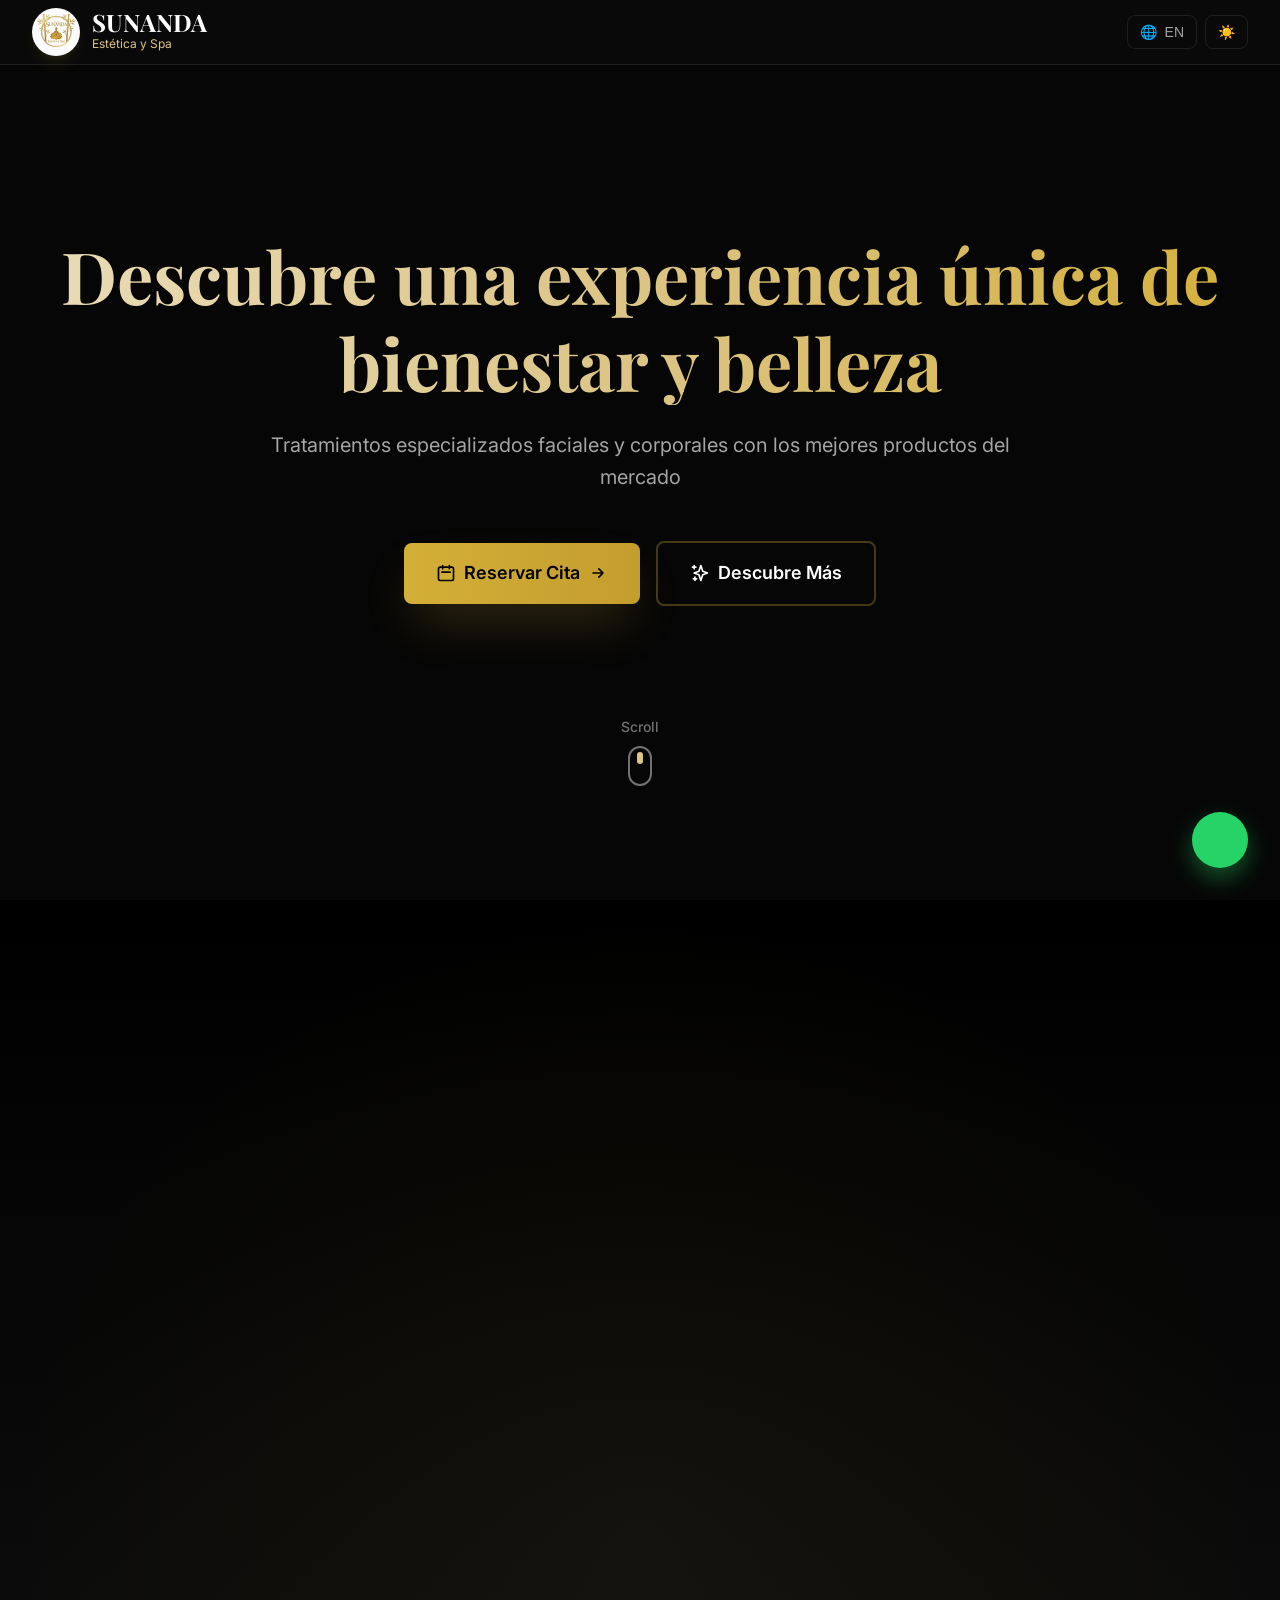
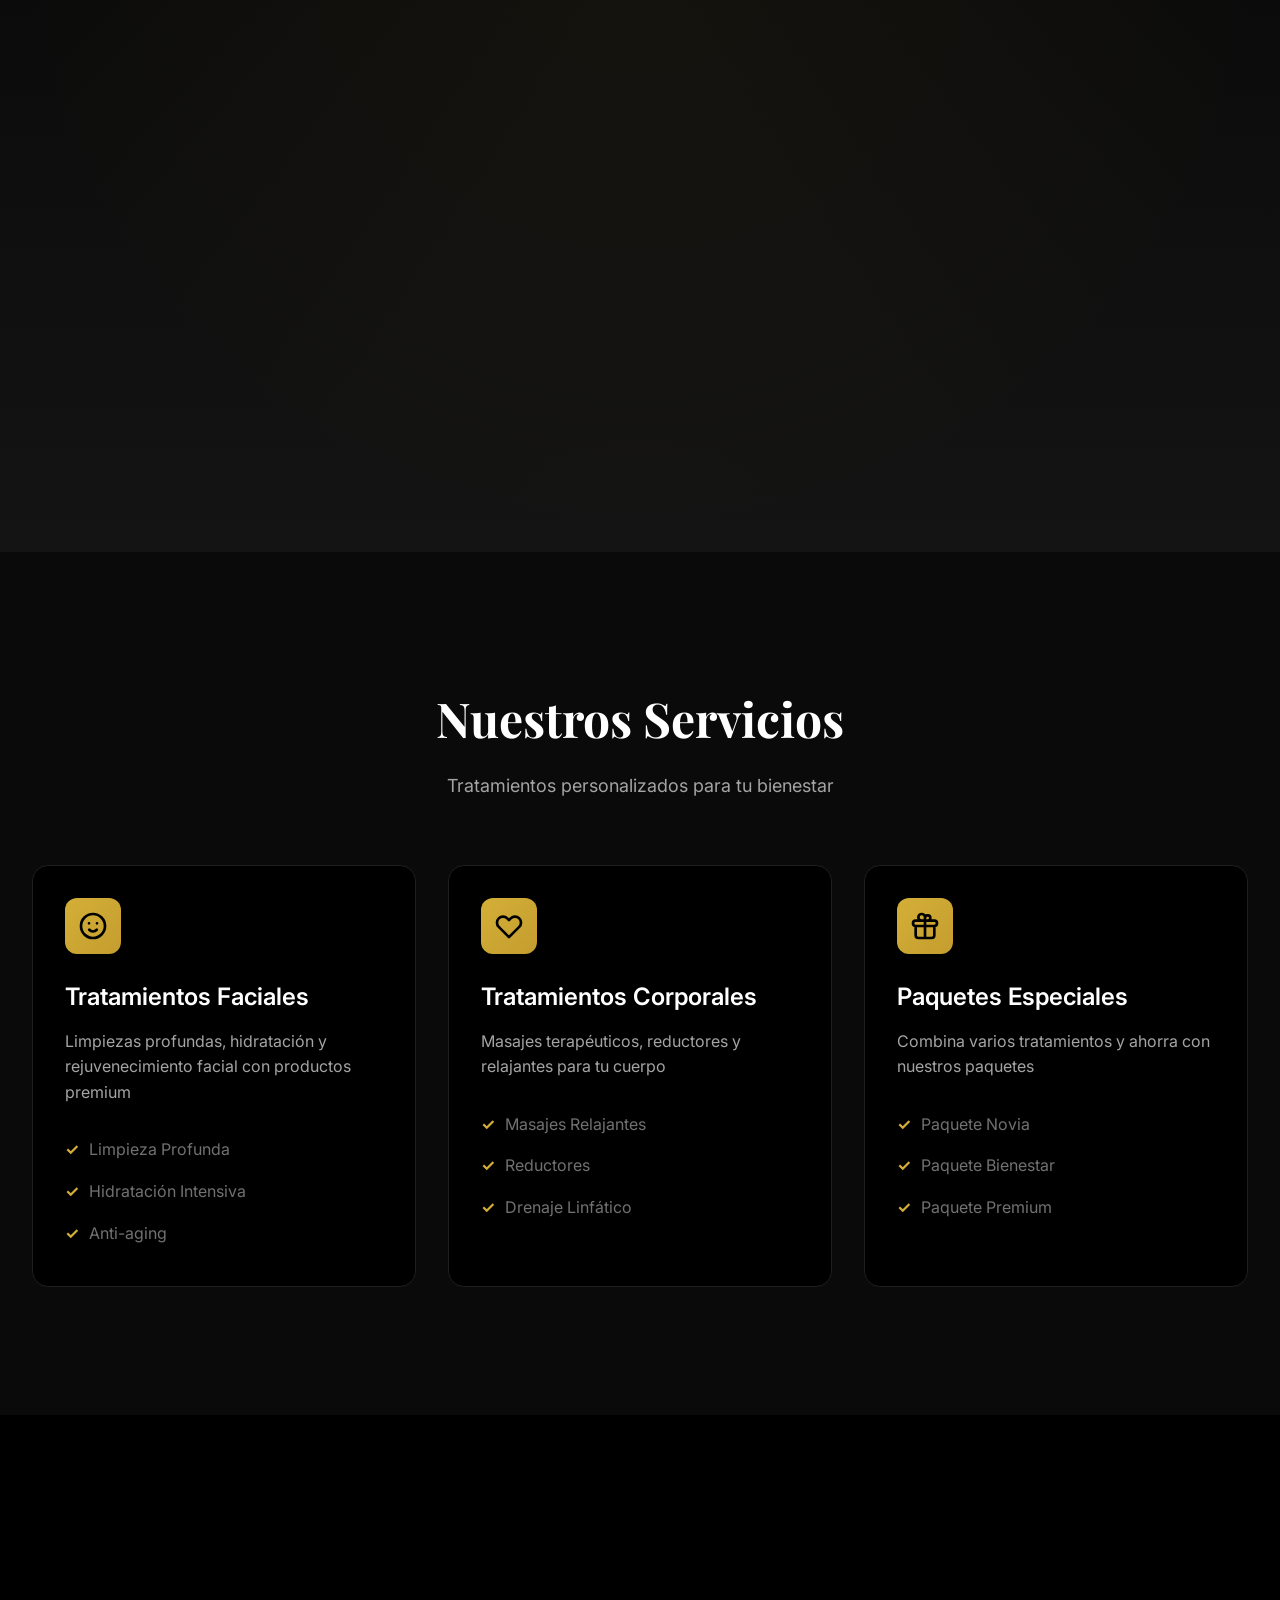
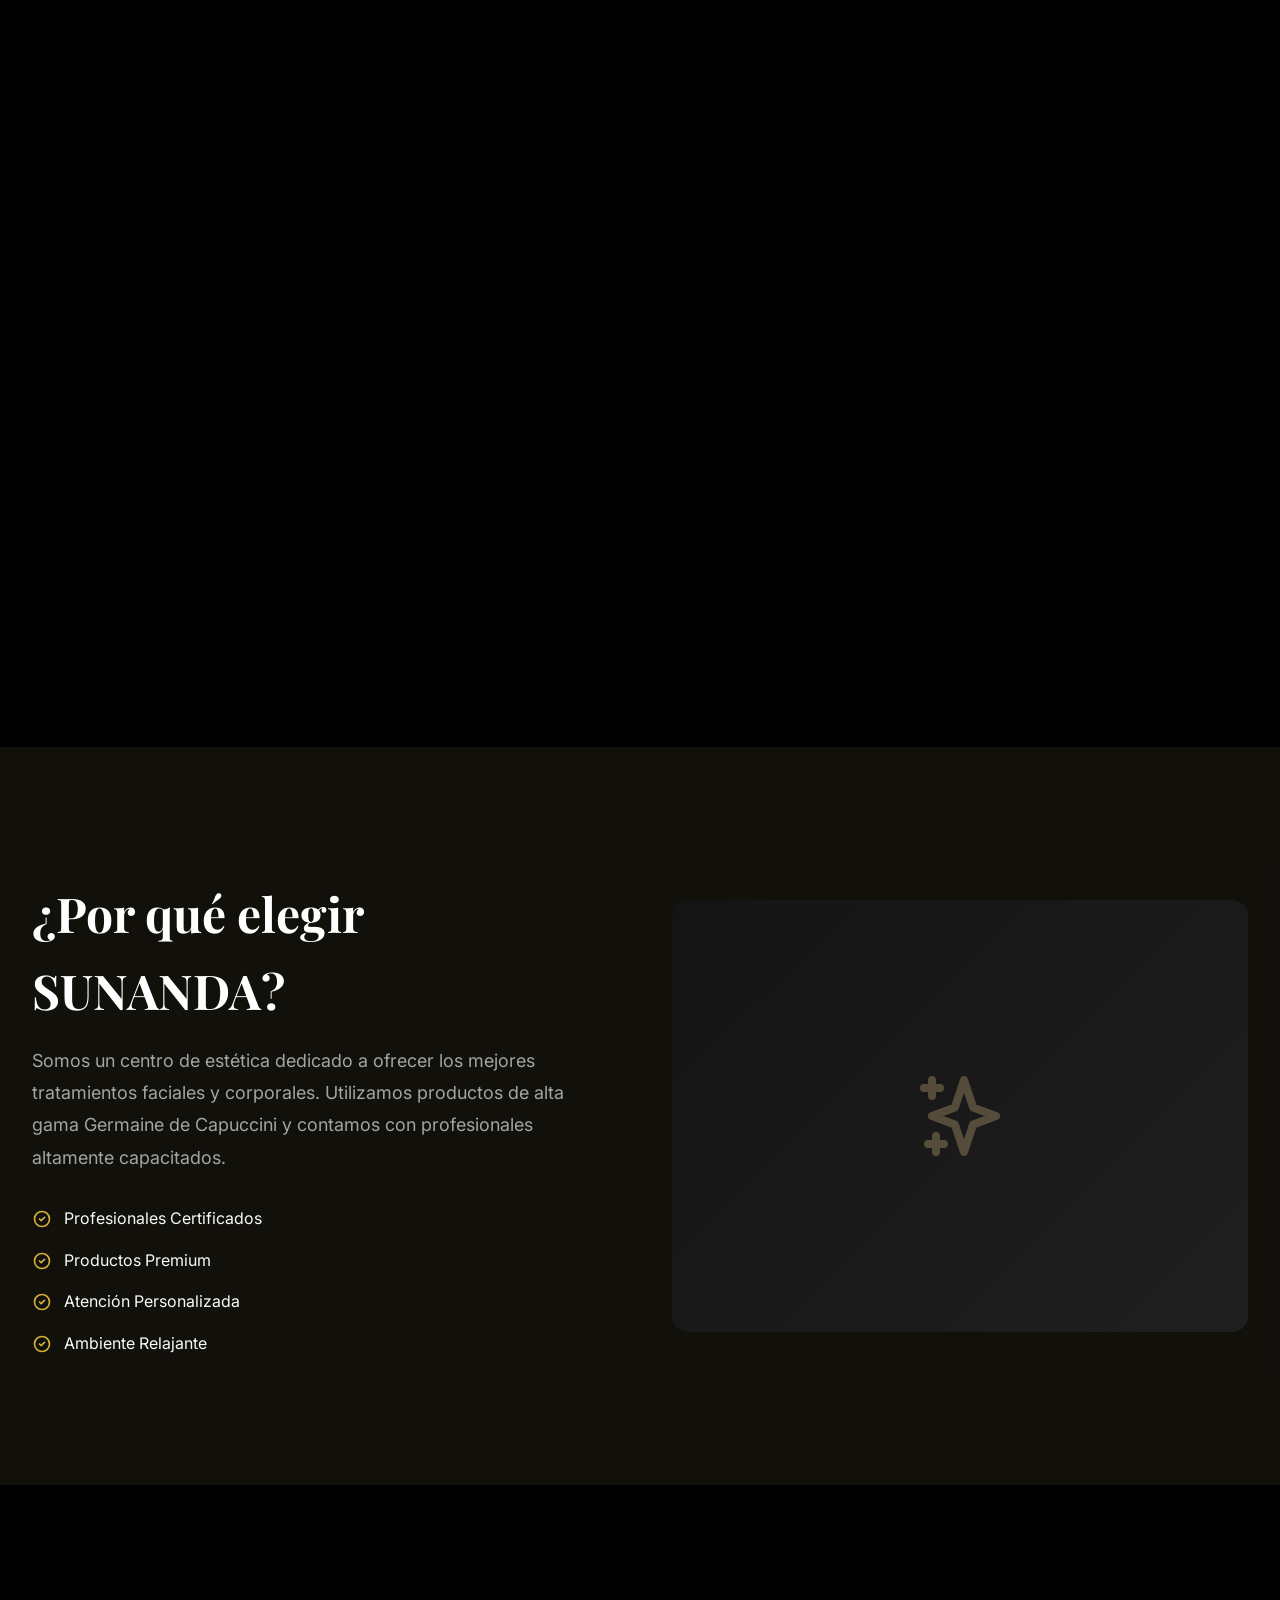
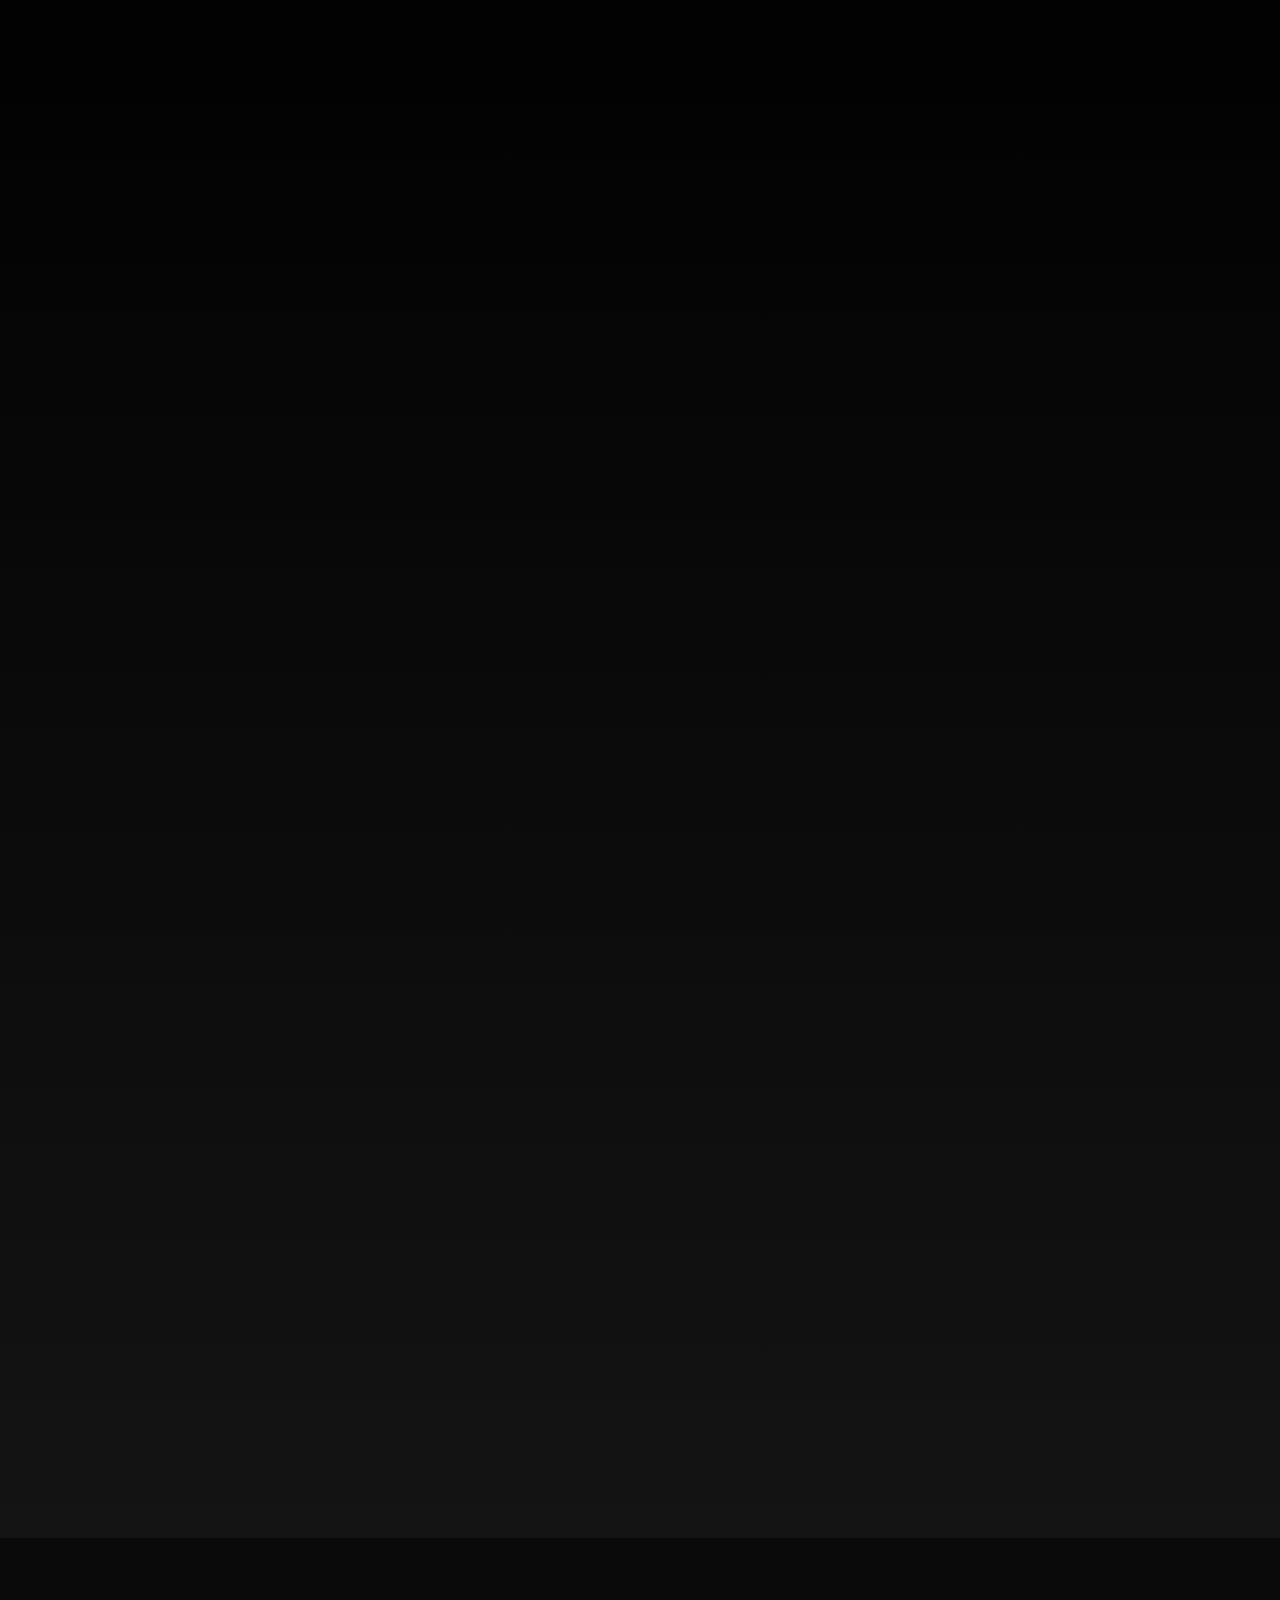
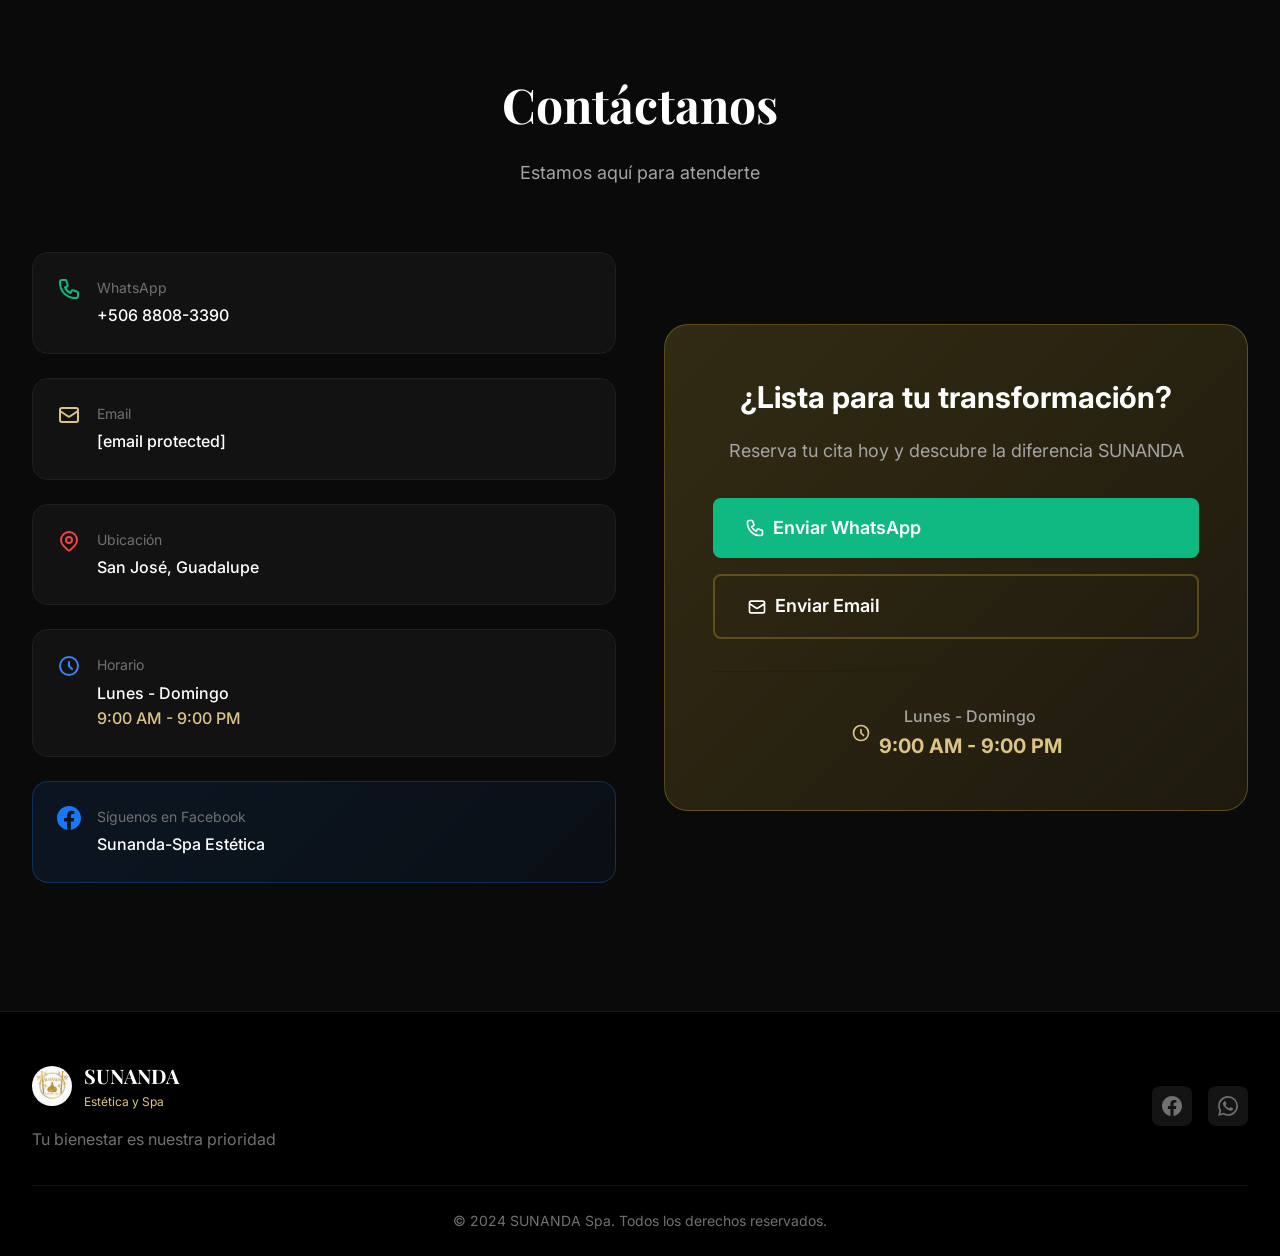
==== commit 99bce260: "Update image and video sources with versioning" ====
--- a/index.html
+++ b/index.html
@@ -185,7 +185,7 @@
             
             <div class="signature-image" data-aos="fade-left">
                 <div class="signature-image-wrapper">
-                    <img src="./assets/images/timexpert-liftin-promo.jpg" alt="Timexpert Lift_IN" class="signature-img">
+                    <img src="./assets/images/timexpert-liftin-promo.jpg?v=2" alt="Timexpert Lift_IN" class="signature-img">
                     <div class="signature-glow"></div>
                 </div>
             </div>
@@ -322,7 +322,7 @@
                 <div class="spotlight-product" data-aos="zoom-in" data-aos-delay="200">
                     <div class="product-card">
                         <div class="product-glow"></div>
-                        <img src="./assets/images/producto-germaine.jpg" alt="Germaine de Capuccini Timexpert Lift-IN" class="product-image">
+                        <img src="./assets/images/producto-germaine.jpg?v=2" alt="Germaine de Capuccini Timexpert Lift-IN" class="product-image">
                         <div class="product-shine"></div>
                     </div>
                 </div>
@@ -391,7 +391,7 @@
             <div class="gallery-grid">
                 <div class="gallery-video" data-aos="fade-up" data-aos-delay="100">
                     <div class="video-container">
-                        <video class="experience-video" controls poster="./assets/images/timexpert-liftin-promo.jpg">
+                        <video class="experience-video" controls poster="./assets/images/timexpert-liftin-promo.jpg?v=2">
                             <source src="./assets/video/promocional.mp4" type="video/mp4">
                         </video>
                         <div class="video-play-overlay">
@@ -588,4 +588,4 @@
     <!-- WhatsApp Floating Button -->
     <a href="https://wa.me/50688083390" target="_blank" class="whatsapp-float" aria-label="Chat en WhatsApp">
         <svg fill="currentColor" viewBox="0 0 24 24">
-            <path d="M17.472 14.382c-.297-.149-1.758-.867-2.03-.967-.273-.099-.471-.148-.67.15-.197.297-.767.966-.94 1.164-.173.199-.347.223-.644.075-.297-.15-1.255-.463-2.39-1.475-.883-.788-1.48-1.761-1.653-2.059-.173-.297-.018-.458.13-.606.134-.133.298-.347.446-.52.149-.174.198-.298.298-.497.099-.198.05-.371-.025-.52-.075-.149-.669-1.612-.916-2.207-.242-.579-.487-.5-.669-.51-.173-.008-.371-.01-.57-.01-.198 0-.52.074-.792.372-.272.297-1.04 1.016-1.04 2.479 0 1.462 1.065 2.875 1.213 3.074.149.198 2.096 3.2 5.077 4.487.709.306 1.262.489 1.694.625.712.227 1.36.195 1.871.118.571-.085 1.758-.719 2.006-1.413.248-.694.248-1.289.173-1.413-.074-.124-.272-.198-.57-.347m-5.421 7.403h-.004a9.87 9.87 0 01-5.031-1.378l-.361-.214-3.741.982.998-3.648-.235-.374a9.86 9.86 0 01-1.51-5.26c.001-5.45 4.436-9.884 9.888-9.884 2.64 0 5.122 1.03 6.988 2.898a9.825 9.825 0 012.893 6.994c-.003 5.45-4.437 9.884-9.885 9.884m8.413-18.297A11.815 11.815 0 0012.05 0C5.495 0 .16 5.335.157 11.892c0 2.096.547 4.142 1.588 5.945L.057 24l6.305-1.654a11.882 11.882 0 005.683 1+            <path d="M17.472 14.382c-.297-.149-1.758-.867-2.03-.967-.273-.099-.471-.148-.67.15-.197.297-.767.966-.94 1.164-.173.199-.347.223-.644.075-.297-.15-1.255-.463-2.39-1.475-.883-.788-1.48-1.761-1.653-2.059-.173-.297-.018-.458.13-.606.134-.133.298-.347.446-.52.149-.174.198-.298.298-.497.099-.198.05-.371-.025-.52-.075-.149-.669-1.612-.916-2.207-.242-.579-.487-.5-.669-.51-.173-.008-.371-.01-.57-.01-.198 0-.52.074-.792.372-.272.297-1.04 1.016-1.04 2.479 0 1.462 1.065 2.875 1.213 3.074.149.198 2.096 3.2 5.077 4.487.709.306 1.262.489 1.694.625.712.227 1.36.195 1.871.118.571-.085 1.758-.719 2.006-1.413.248-.694.248-1.289.173-1.413-.074-.124-.272-.198-.57-.347m-5.421 7.403h-.004a9.87 9.87 0 01-5.031-1.378l-.361-.214-3.741.982.998-3.648-.235-.374a9.86 9.86 0 01-1.51-5.26c.001-5.45 4.436-9.884 9.888-9.884 2.64 0 5.122 1.03 6.988 2.898a9.825 9.825 0 012.893 6.994c-.003 5.45-4.437 9.884-9.885 9.884m8.413-18.297A11.815 11.815 0 0012.05 0C5.495 0 .16 5.335.157 11.892c0 2.096.547 4.142 1.588 5.945L.057 24l6.305-1.654a11.882 11.882 0 005.683 1
--- a/styles.css
+++ b/styles.css
@@ -933,9 +933,9 @@
   height: 100%;
   background: linear-gradient(
     135deg,
-    rgba(0, 0, 0, 0.85) 0%,
-    rgba(0, 0, 0, 0.75) 50%,
-    rgba(0, 0, 0, 0.85) 100%
+    rgba(0, 0, 0, 0.4) 0%,
+    rgba(0, 0, 0, 0.3) 50%,
+    rgba(0, 0, 0, 0.4) 100%
   );
   z-index: 1;
 }
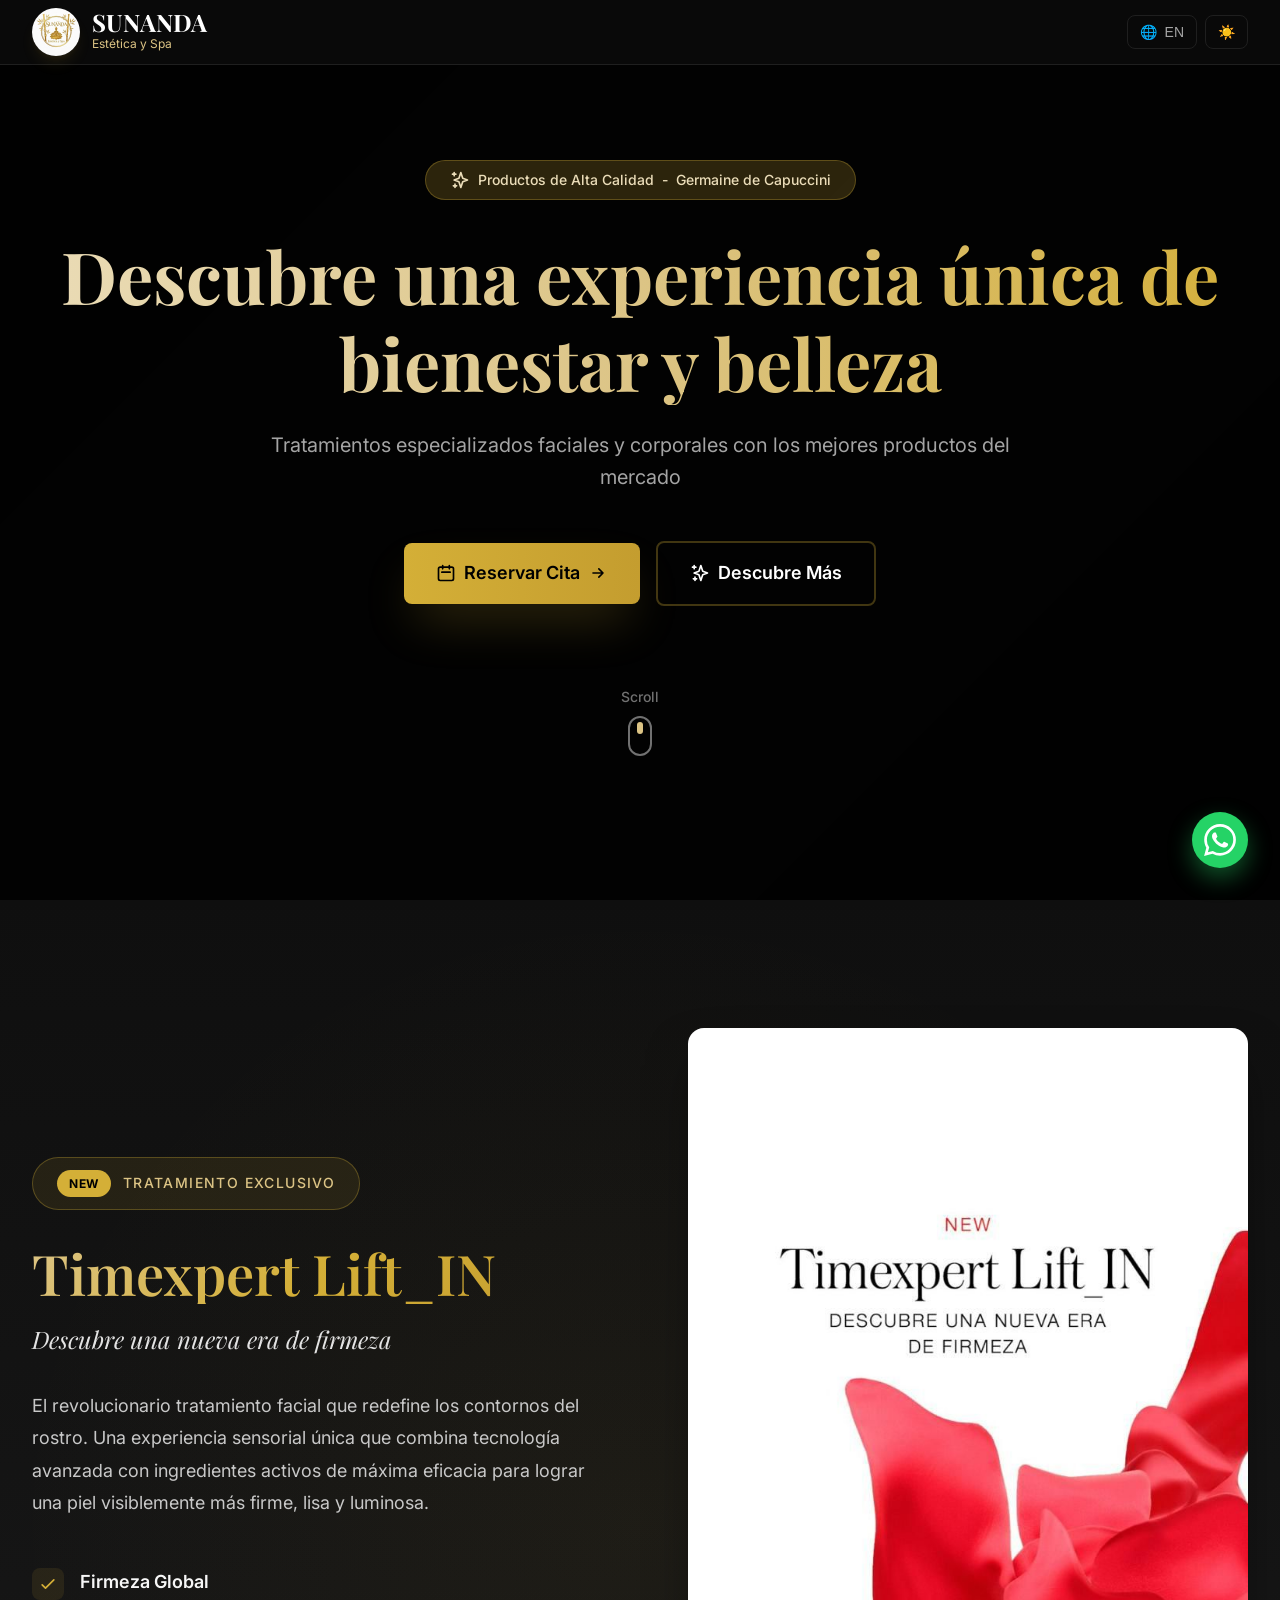
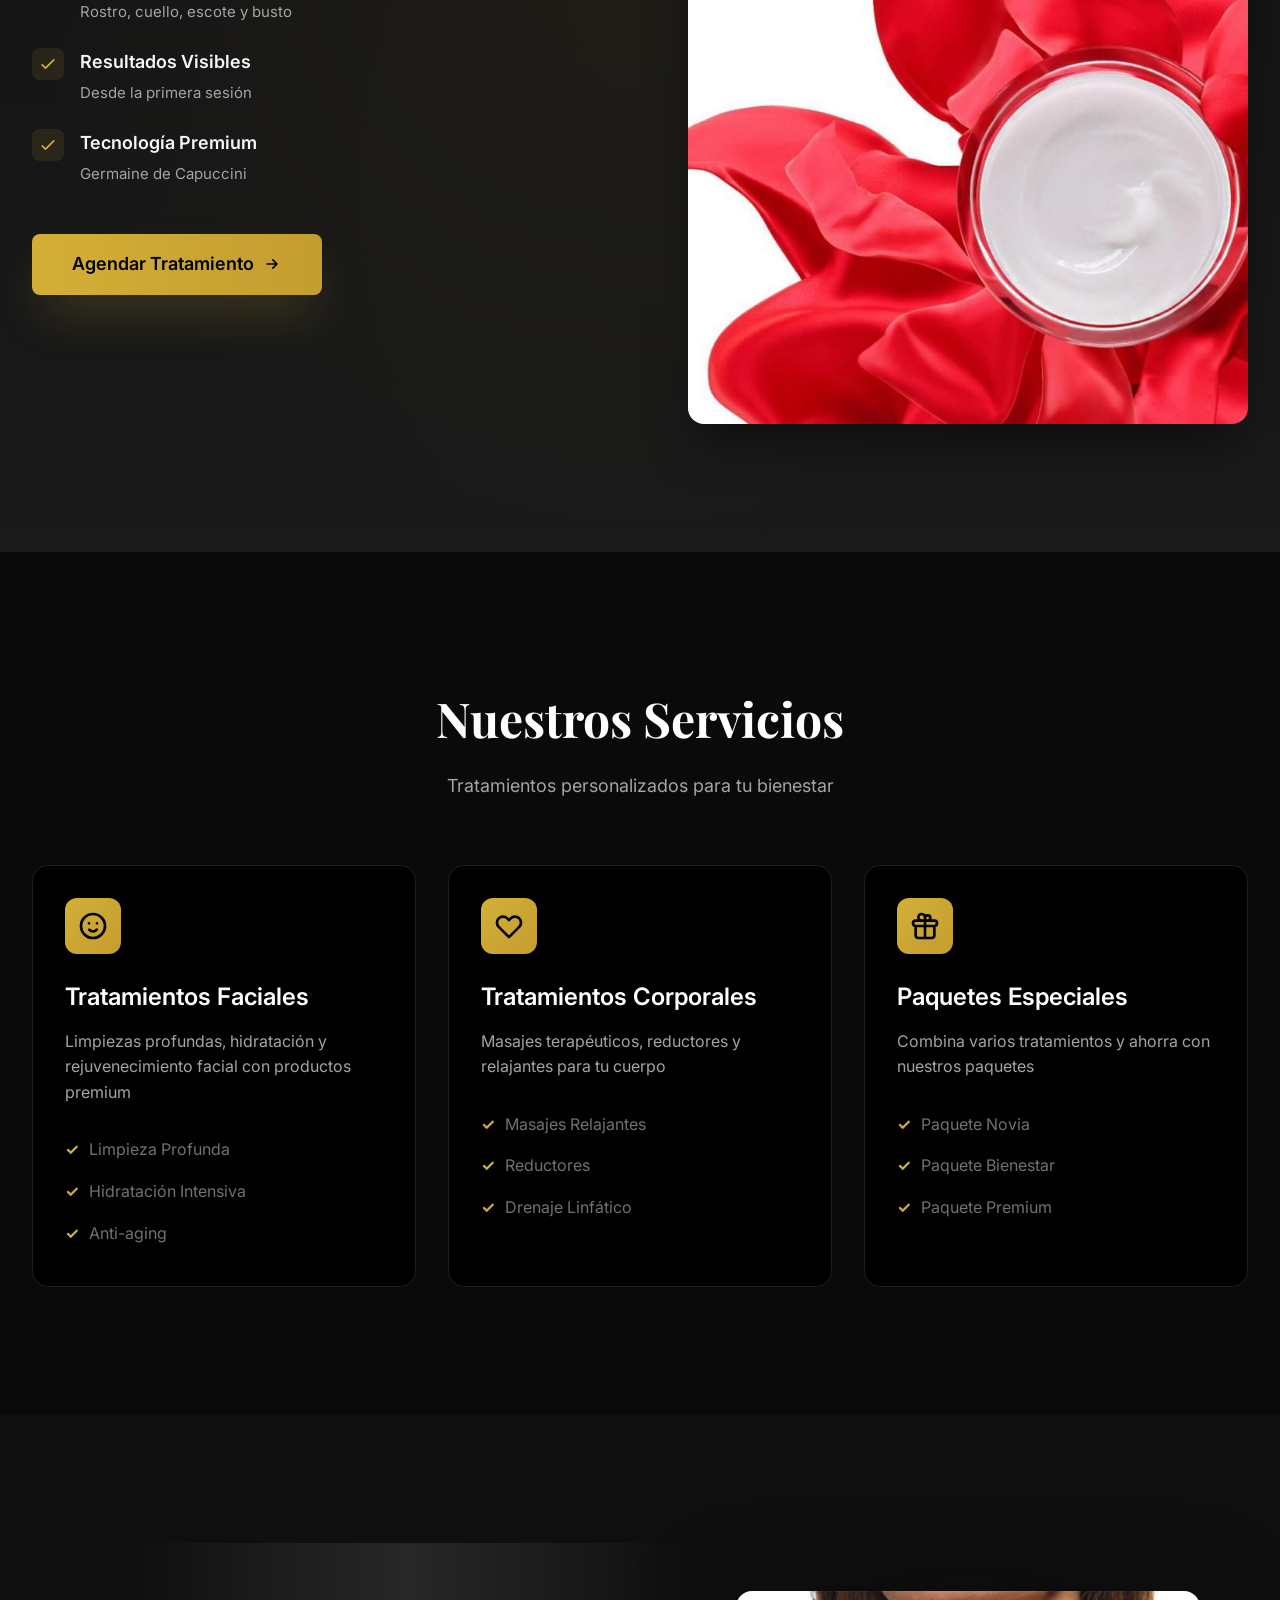
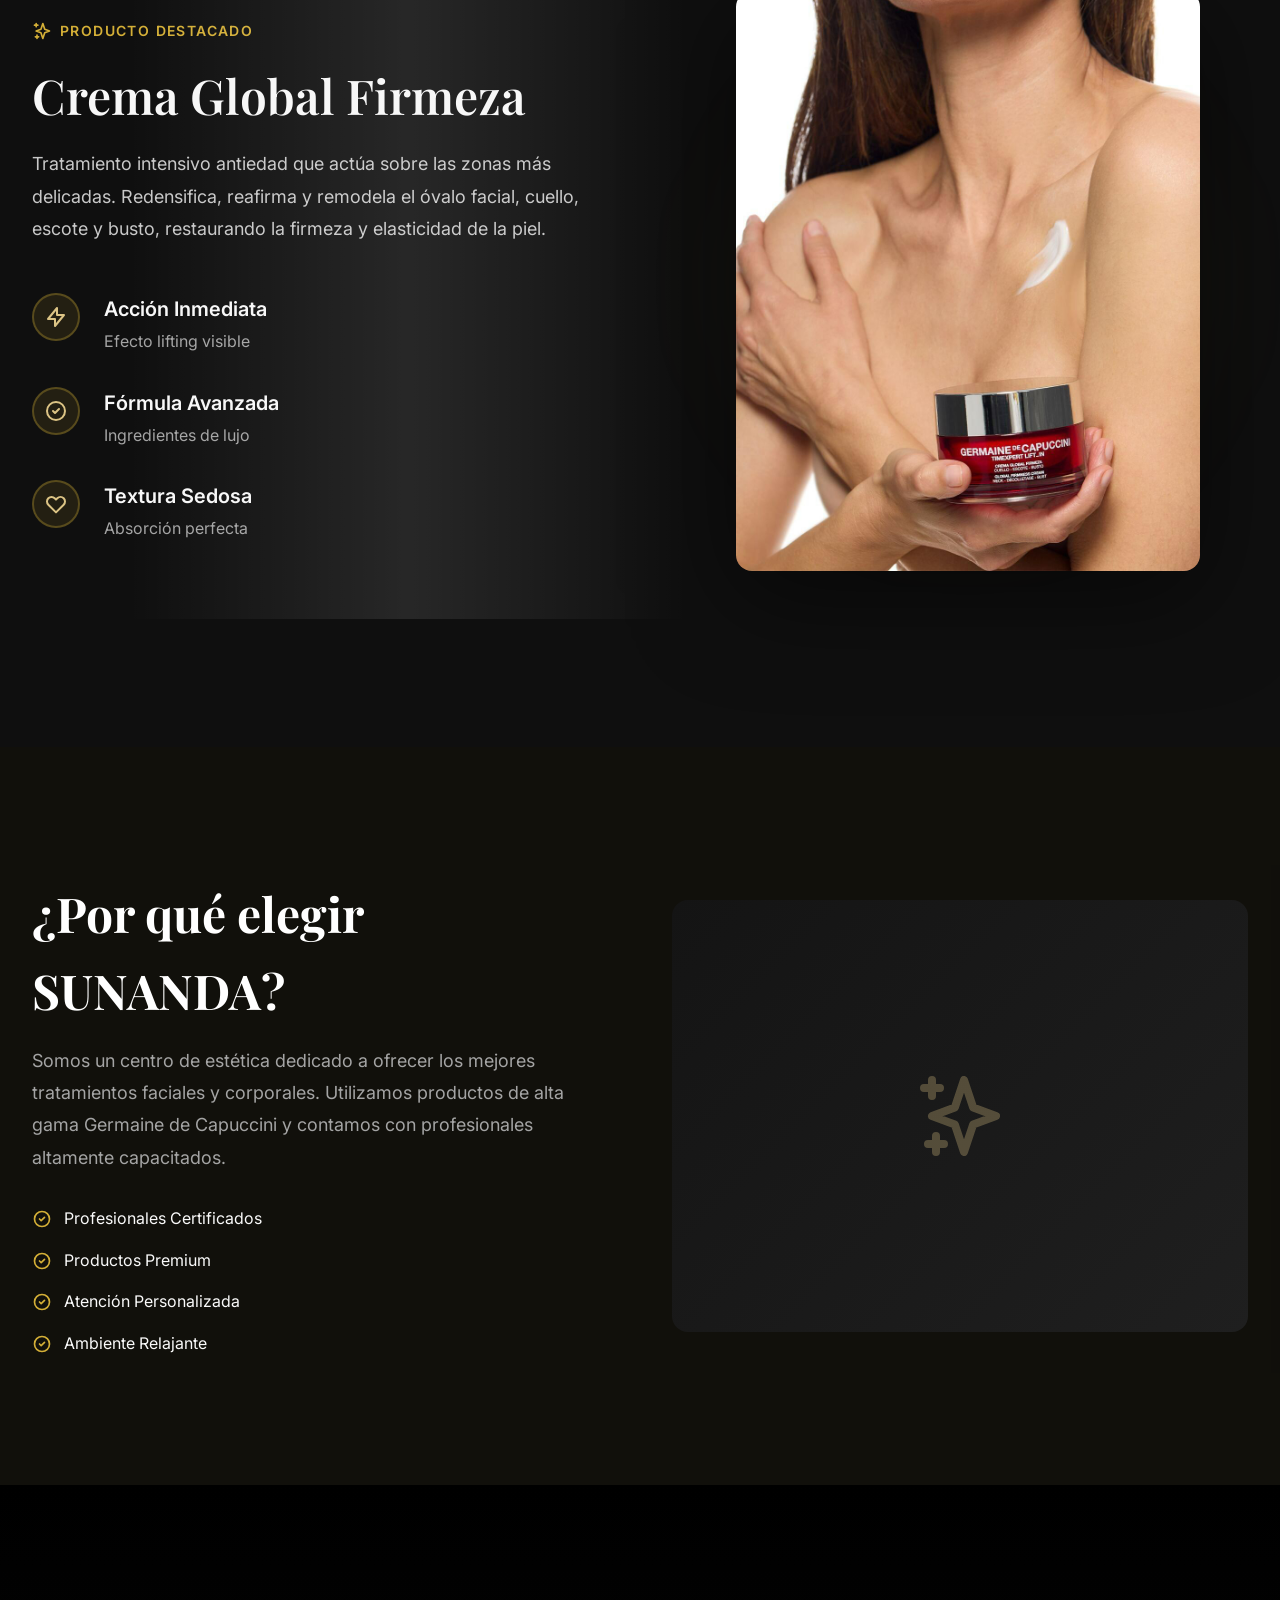
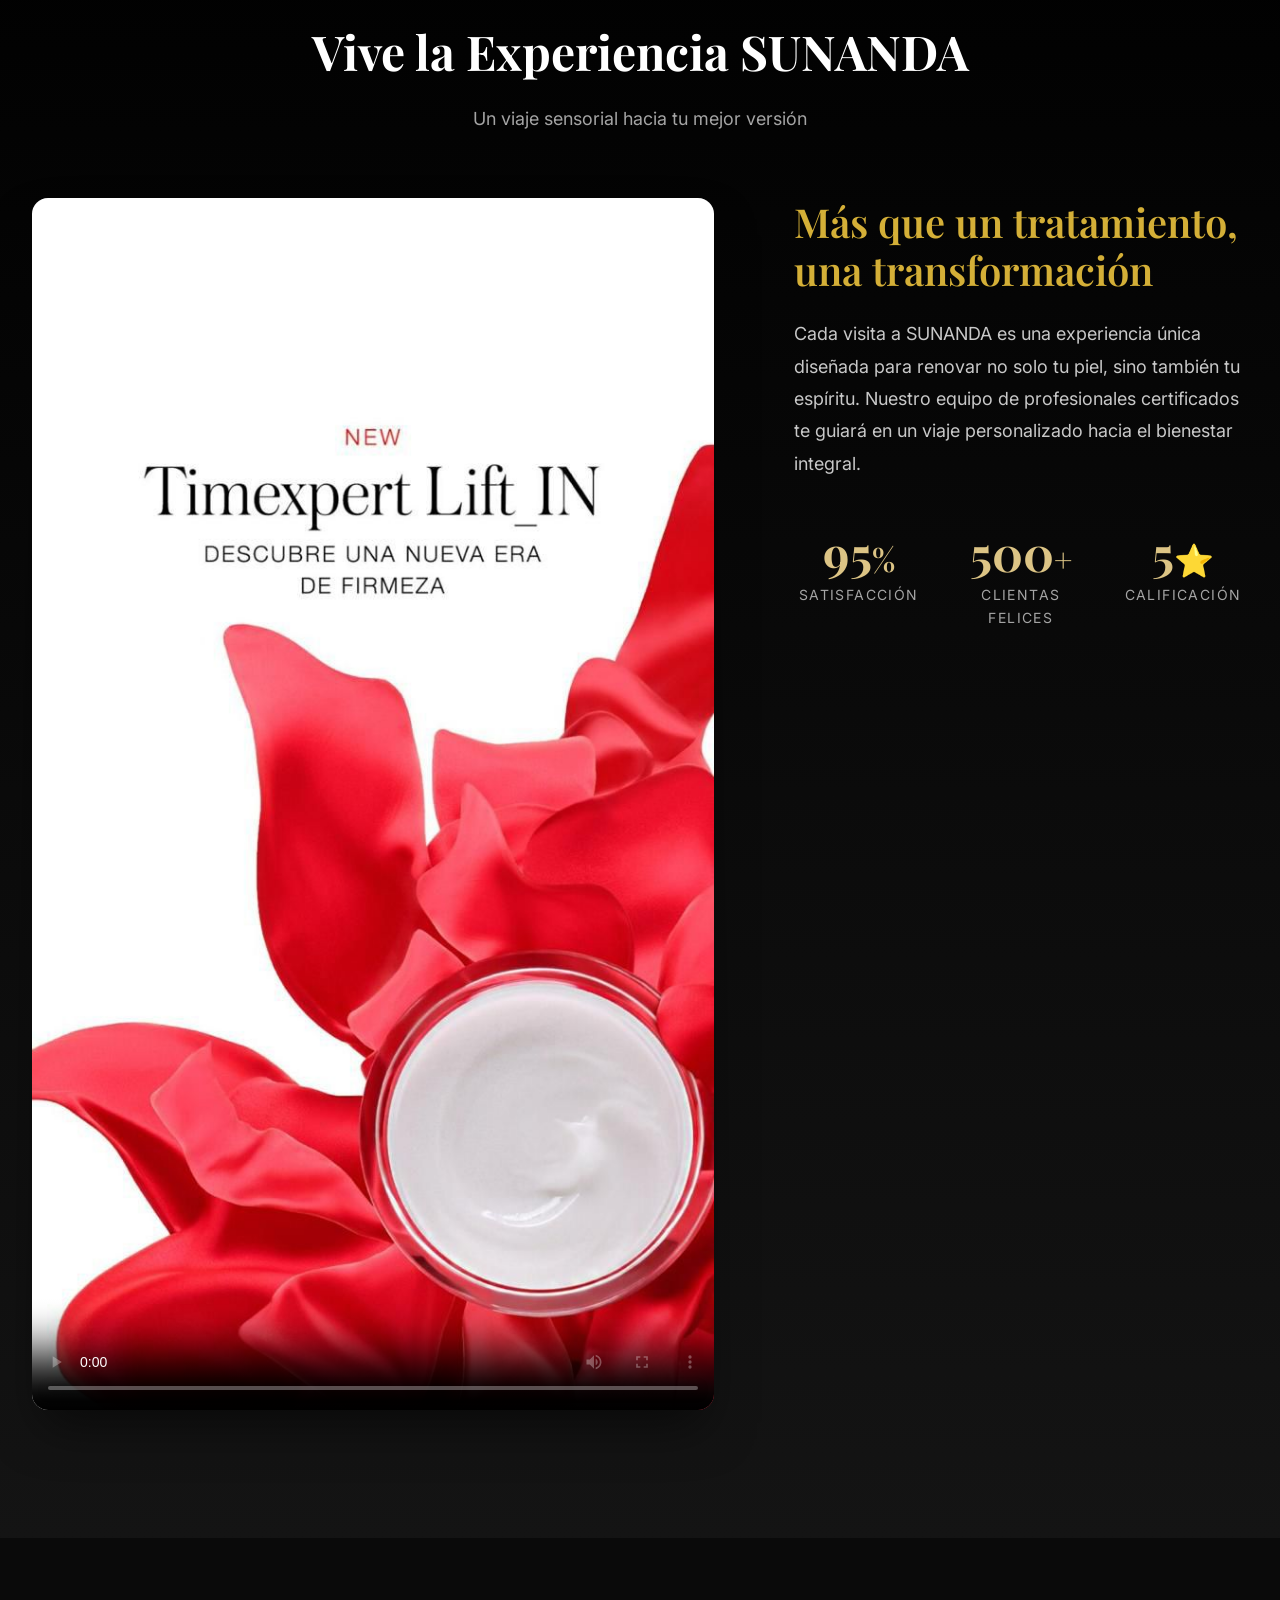
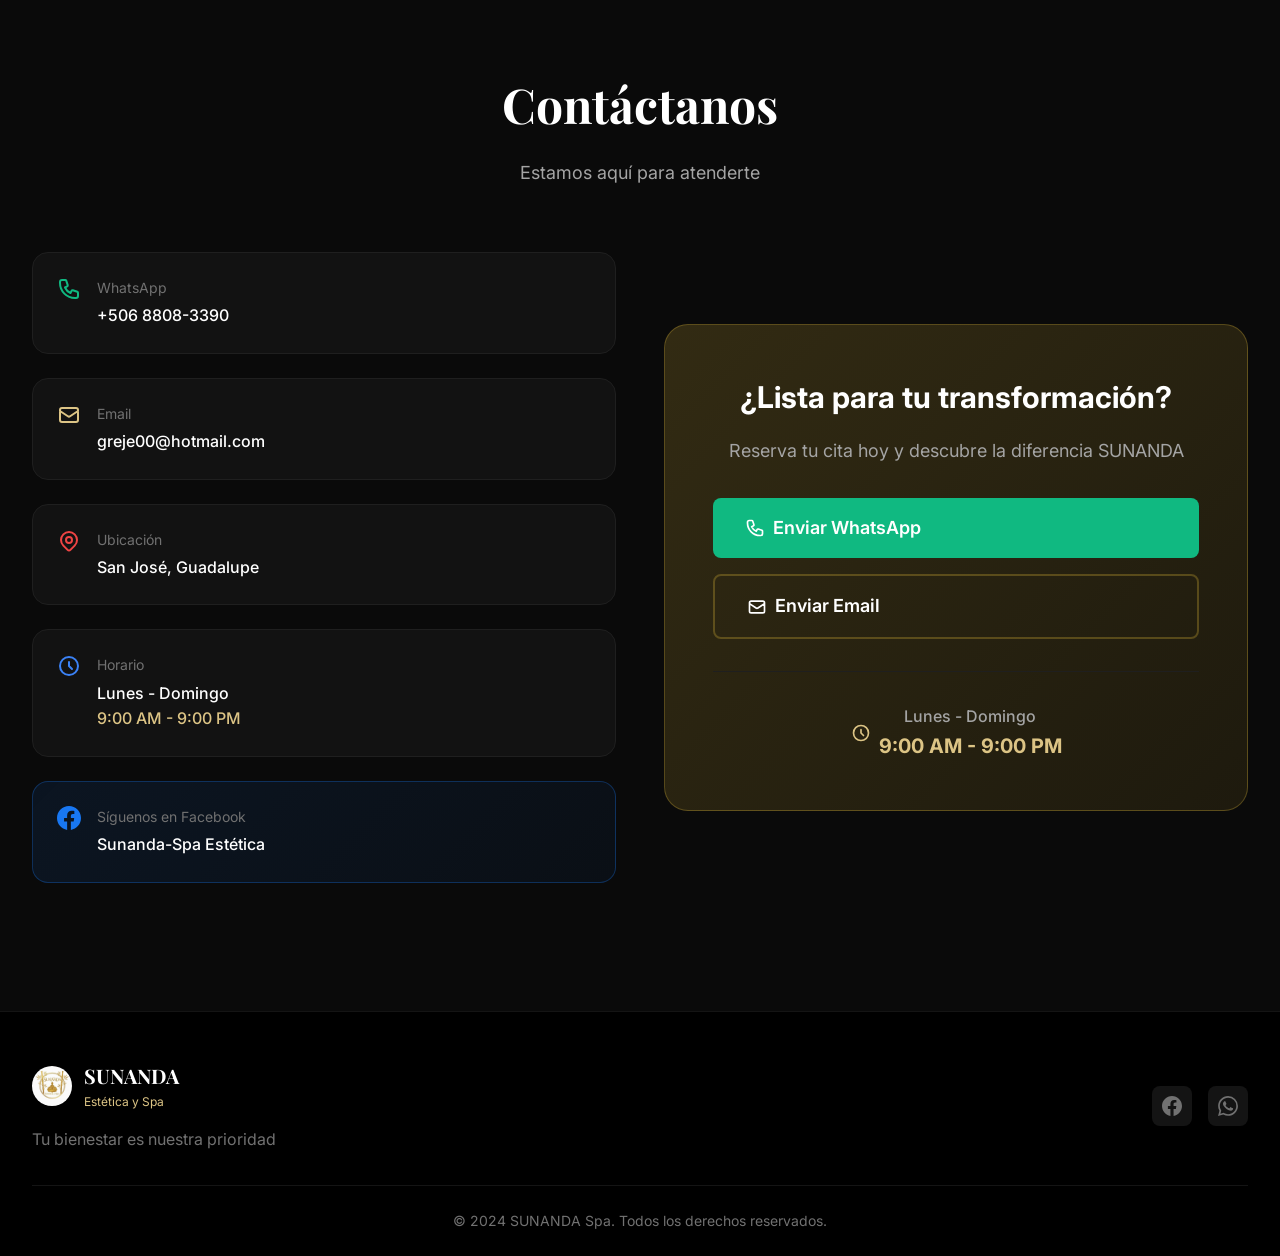
==== commit dd460da6: "Update image and video sources in index.html" ====
--- a/index.html
+++ b/index.html
@@ -185,7 +185,7 @@
             
             <div class="signature-image" data-aos="fade-left">
                 <div class="signature-image-wrapper">
-                    <img src="./assets/images/timexpert-liftin-promo.jpg?v=2" alt="Timexpert Lift_IN" class="signature-img">
+                    <img src="/assets/images/timexpert-liftin-promo.jpg?v=3" alt="Timexpert Lift_IN" class="signature-img">
                     <div class="signature-glow"></div>
                 </div>
             </div>
@@ -322,7 +322,7 @@
                 <div class="spotlight-product" data-aos="zoom-in" data-aos-delay="200">
                     <div class="product-card">
                         <div class="product-glow"></div>
-                        <img src="./assets/images/producto-germaine.jpg?v=2" alt="Germaine de Capuccini Timexpert Lift-IN" class="product-image">
+                        <img src="/assets/images/producto-germaine.jpg?v=3" alt="Germaine de Capuccini Timexpert Lift-IN" class="product-image">
                         <div class="product-shine"></div>
                     </div>
                 </div>
@@ -391,7 +391,7 @@
             <div class="gallery-grid">
                 <div class="gallery-video" data-aos="fade-up" data-aos-delay="100">
                     <div class="video-container">
-                        <video class="experience-video" controls poster="./assets/images/timexpert-liftin-promo.jpg?v=2">
+                        <video class="experience-video" controls poster="/assets/images/timexpert-liftin-promo.jpg?v=3">
                             <source src="./assets/video/promocional.mp4" type="video/mp4">
                         </video>
                         <div class="video-play-overlay">
@@ -457,7 +457,7 @@
                         </div>
                     </a>
                     
-                    <a href="/cdn-cgi/l/email-protection#b2d5c0d7d8d78282f2daddc6dfd3dbde9cd1dddf" class="contact-card">
+                    <a href="mailto:greje00@hotmail.com" class="contact-card">
                         <div class="contact-icon gold">
                             <svg fill="none" stroke="currentColor" viewBox="0 0 24 24">
                                 <path stroke-linecap="round" stroke-linejoin="round" stroke-width="2" d="M3 8l7.89 5.26a2 2 0 002.22 0L21 8M5 19h14a2 2 0 002-2V7a2 2 0 00-2-2H5a2 2 0 00-2 2v10a2 2 0 002 2z"/>
@@ -465,7 +465,7 @@
                         </div>
                         <div class="contact-content">
                             <div class="contact-label" data-i18n="contact.email">Email</div>
-                            <div class="contact-value"><span class="__cf_email__" data-cfemail="6e091c0b040b5e5e2e06011a030f0702400d0103">[email&#160;protected]</span></div>
+                            <div class="contact-value">greje00@hotmail.com</div>
                         </div>
                     </a>
                     
@@ -525,7 +525,7 @@
                                 <span data-i18n="cta.whatsapp">Enviar WhatsApp</span>
                             </a>
                             
-                            <a href="/cdn-cgi/l/email-protection#b2d5c0d7d8d78282f2daddc6dfd3dbde9cd1dddf" class="btn btn-outline">
+                            <a href="mailto:greje00@hotmail.com" class="btn btn-outline">
                                 <svg class="icon-sm" fill="none" stroke="currentColor" viewBox="0 0 24 24">
                                     <path stroke-linecap="round" stroke-linejoin="round" stroke-width="2" d="M3 8l7.89 5.26a2 2 0 002.22 0L21 8M5 19h14a2 2 0 002-2V7a2 2 0 00-2-2H5a2 2 0 00-2 2v10a2 2 0 002 2z"/>
                                 </svg>
@@ -588,4 +588,11 @@
     <!-- WhatsApp Floating Button -->
     <a href="https://wa.me/50688083390" target="_blank" class="whatsapp-float" aria-label="Chat en WhatsApp">
         <svg fill="currentColor" viewBox="0 0 24 24">
-            <path d="M17.472 14.382c-.297-.149-1.758-.867-2.03-.967-.273-.099-.471-.148-.67.15-.197.297-.767.966-.94 1.164-.173.199-.347.223-.644.075-.297-.15-1.255-.463-2.39-1.475-.883-.788-1.48-1.761-1.653-2.059-.173-.297-.018-.458.13-.606.134-.133.298-.347.446-.52.149-.174.198-.298.298-.497.099-.198.05-.371-.025-.52-.075-.149-.669-1.612-.916-2.207-.242-.579-.487-.5-.669-.51-.173-.008-.371-.01-.57-.01-.198 0-.52.074-.792.372-.272.297-1.04 1.016-1.04 2.479 0 1.462 1.065 2.875 1.213 3.074.149.198 2.096 3.2 5.077 4.487.709.306 1.262.489 1.694.625.712.227 1.36.195 1.871.118.571-.085 1.758-.719 2.006-1.413.248-.694.248-1.289.173-1.413-.074-.124-.272-.198-.57-.347m-5.421 7.403h-.004a9.87 9.87 0 01-5.031-1.378l-.361-.214-3.741.982.998-3.648-.235-.374a9.86 9.86 0 01-1.51-5.26c.001-5.45 4.436-9.884 9.888-9.884 2.64 0 5.122 1.03 6.988 2.898a9.825 9.825 0 012.893 6.994c-.003 5.45-4.437 9.884-9.885 9.884m8.413-18.297A11.815 11.815 0 0012.05 0C5.495 0 .16 5.335.157 11.892c0 2.096.547 4.142 1.588 5.945L.057 24l6.305-1.654a11.882 11.882 0 005.683 1
+            <path d="M17.472 14.382c-.297-.149-1.758-.867-2.03-.967-.273-.099-.471-.148-.67.15-.197.297-.767.966-.94 1.164-.173.199-.347.223-.644.075-.297-.15-1.255-.463-2.39-1.475-.883-.788-1.48-1.761-1.653-2.059-.173-.297-.018-.458.13-.606.134-.133.298-.347.446-.52.149-.174.198-.298.298-.497.099-.198.05-.371-.025-.52-.075-.149-.669-1.612-.916-2.207-.242-.579-.487-.5-.669-.51-.173-.008-.371-.01-.57-.01-.198 0-.52.074-.792.372-.272.297-1.04 1.016-1.04 2.479 0 1.462 1.065 2.875 1.213 3.074.149.198 2.096 3.2 5.077 4.487.709.306 1.262.489 1.694.625.712.227 1.36.195 1.871.118.571-.085 1.758-.719 2.006-1.413.248-.694.248-1.289.173-1.413-.074-.124-.272-.198-.57-.347m-5.421 7.403h-.004a9.87 9.87 0 01-5.031-1.378l-.361-.214-3.741.982.998-3.648-.235-.374a9.86 9.86 0 01-1.51-5.26c.001-5.45 4.436-9.884 9.888-9.884 2.64 0 5.122 1.03 6.988 2.898a9.825 9.825 0 012.893 6.994c-.003 5.45-4.437 9.884-9.885 9.884m8.413-18.297A11.815 11.815 0 0012.05 0C5.495 0 .16 5.335.157 11.892c0 2.096.547 4.142 1.588 5.945L.057 24l6.305-1.654a11.882 11.882 0 005.683 1.448h.005c6.554 0 11.89-5.335 11.893-11.893a11.821 11.821 0 00-3.48-8.413z"/>
+        </svg>
+    </a>
+
+    <!-- Scripts -->
+    <script src="./app.js"></script>
+</body>
+</html>
--- a/styles.css
+++ b/styles.css
@@ -933,9 +933,9 @@
   height: 100%;
   background: linear-gradient(
     135deg,
-    rgba(0, 0, 0, 0.4) 0%,
-    rgba(0, 0, 0, 0.3) 50%,
-    rgba(0, 0, 0, 0.4) 100%
+    rgba(0, 0, 0, 0.85) 0%,
+    rgba(0, 0, 0, 0.75) 50%,
+    rgba(0, 0, 0, 0.85) 100%
   );
   z-index: 1;
 }
@@ -948,7 +948,7 @@
 /* ===== Signature Treatment Section ===== */
 .signature-treatment {
   padding: 8rem 0;
-  background: linear-gradient(180deg, var(--dark-900) 0%, var(--dark-800) 100%);
+  background: linear-gradient(180deg, #0f0f0f 0%, #1a1a1a 100%);
   position: relative;
   overflow: hidden;
 }
@@ -1109,6 +1109,8 @@
   height: auto;
   display: block;
   transition: transform 0.6s ease;
+  position: relative;
+  z-index: 10;
 }
 
 .signature-image-wrapper:hover .signature-img {
@@ -1121,10 +1123,11 @@
   left: 0;
   width: 100%;
   height: 100%;
-  background: radial-gradient(circle at center, rgba(212, 175, 55, 0.2) 0%, transparent 70%);
+  background: radial-gradient(circle at center, rgba(212, 175, 55, 0.1) 0%, transparent 70%);
   opacity: 0;
   transition: opacity 0.6s ease;
   pointer-events: none;
+  z-index: 5;
 }
 
 .signature-image-wrapper:hover .signature-glow {
@@ -1159,7 +1162,7 @@
 /* ===== Product Spotlight Section ===== */
 .product-spotlight {
   padding: 8rem 0;
-  background: var(--dark-900);
+  background: #0f0f0f;
   position: relative;
   overflow: hidden;
 }
@@ -1278,7 +1281,7 @@
   border-radius: 1rem;
   transition: transform 0.6s ease;
   position: relative;
-  z-index: 2;
+  z-index: 10;
   filter: drop-shadow(0 25px 50px rgba(0, 0, 0, 0.5));
 }
 
@@ -1293,10 +1296,10 @@
   transform: translate(-50%, -50%);
   width: 80%;
   height: 80%;
-  background: radial-gradient(circle, rgba(212, 175, 55, 0.3) 0%, transparent 70%);
+  background: radial-gradient(circle, rgba(212, 175, 55, 0.2) 0%, transparent 70%);
   filter: blur(60px);
   animation: pulseGlow 4s ease-in-out infinite;
-  z-index: 1;
+  z-index: 5;
 }
 
 @keyframes pulseGlow {
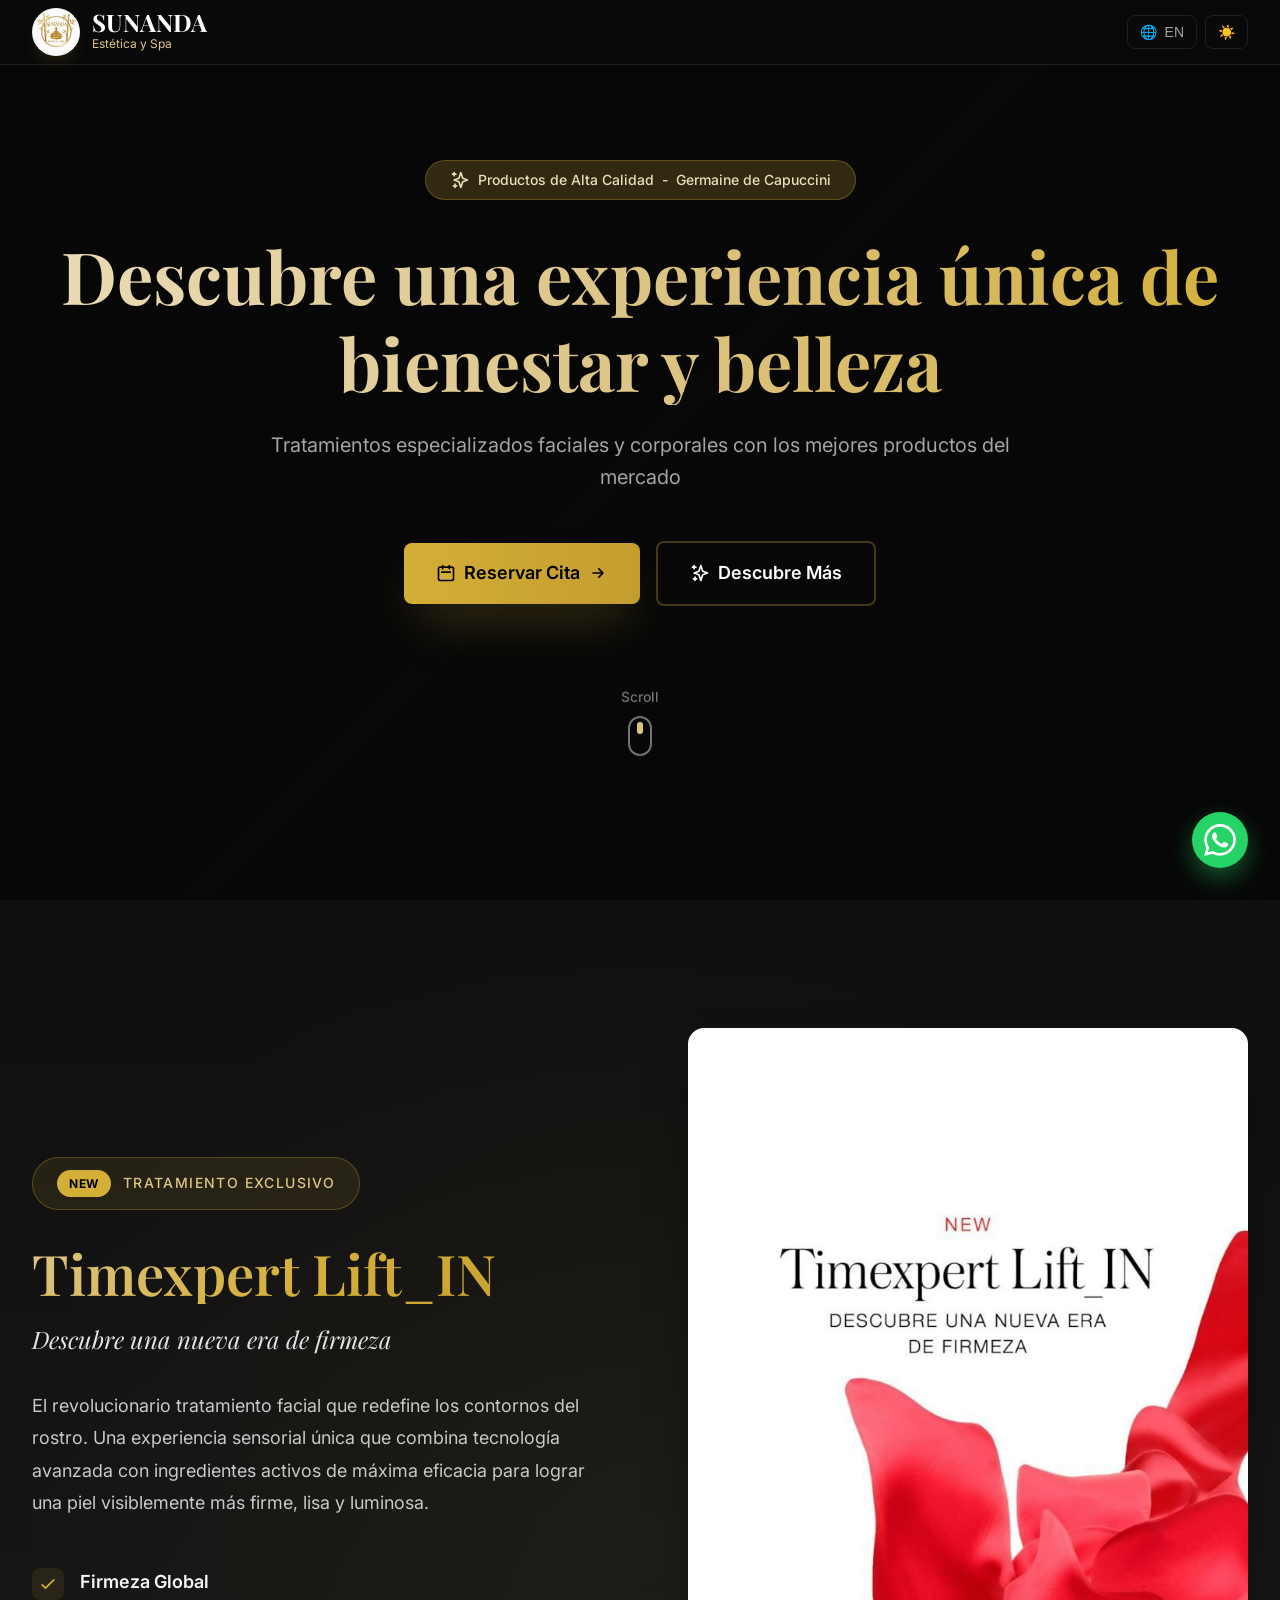
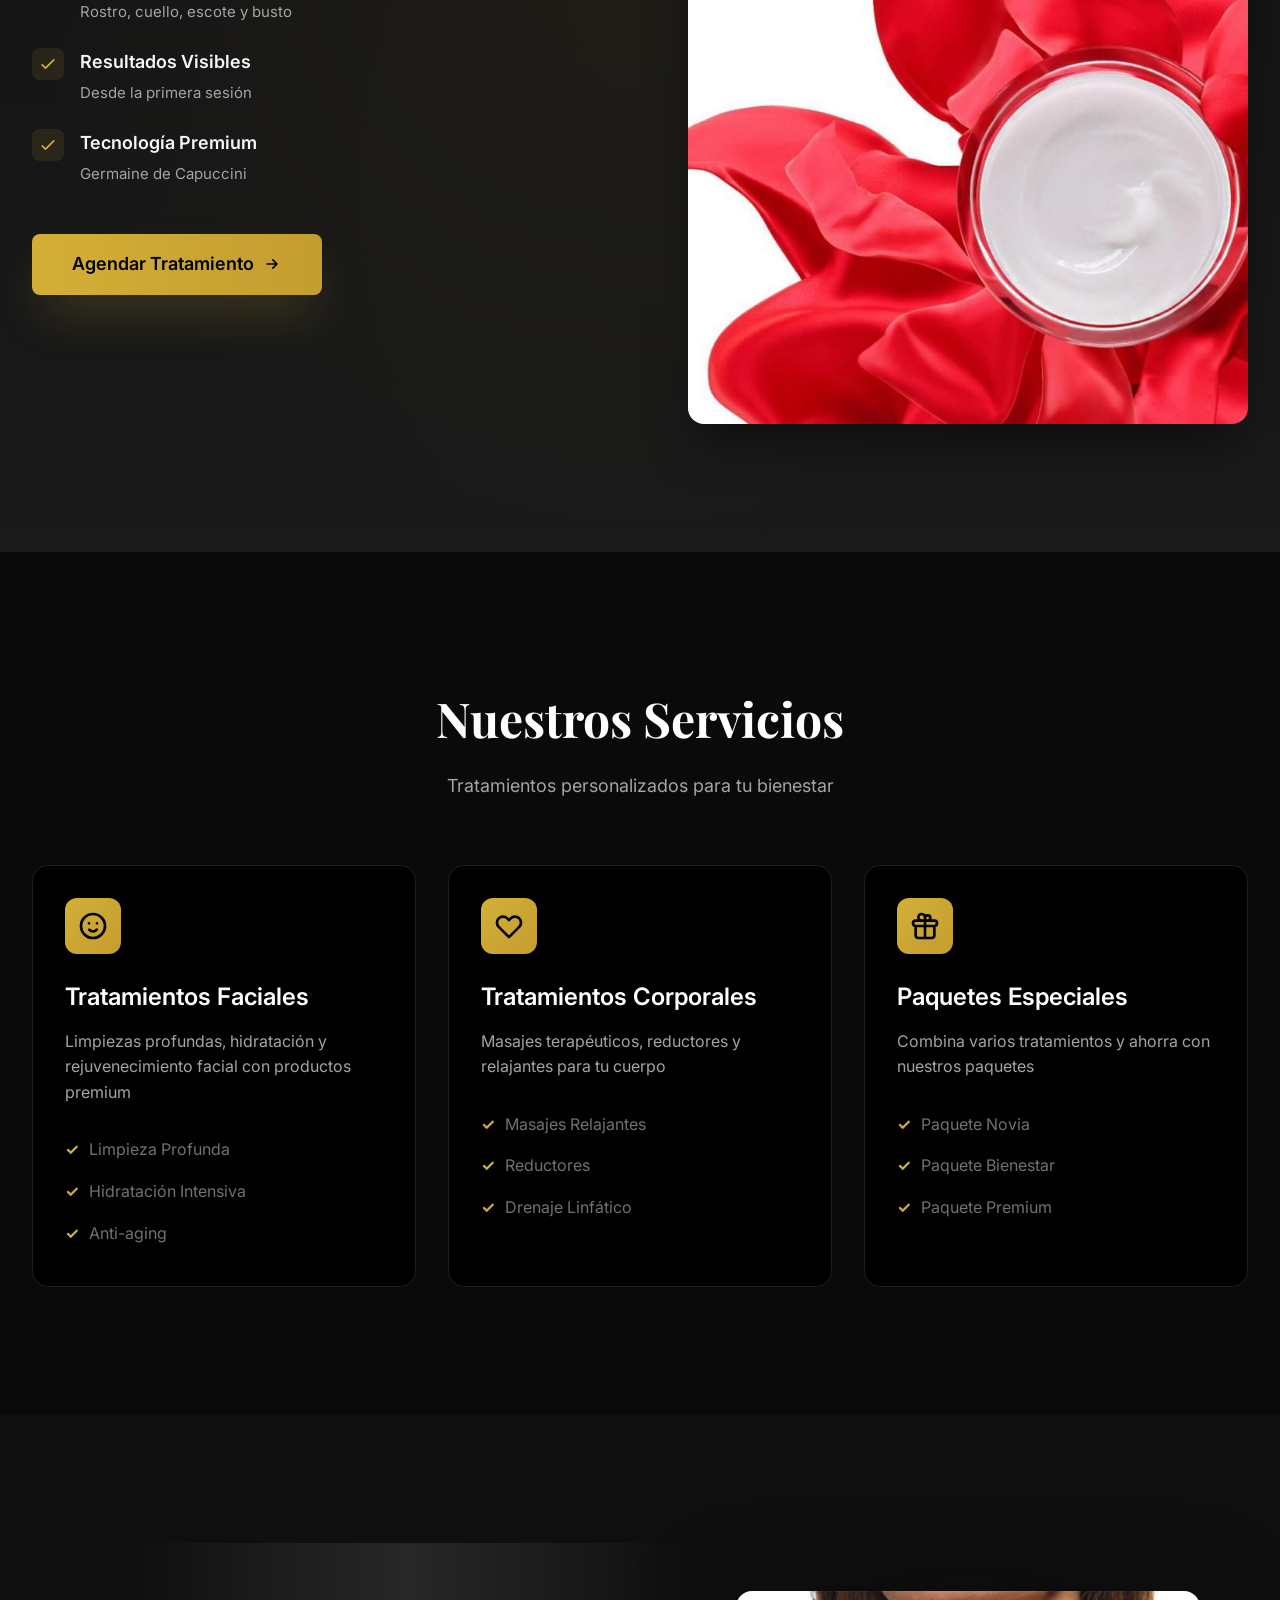
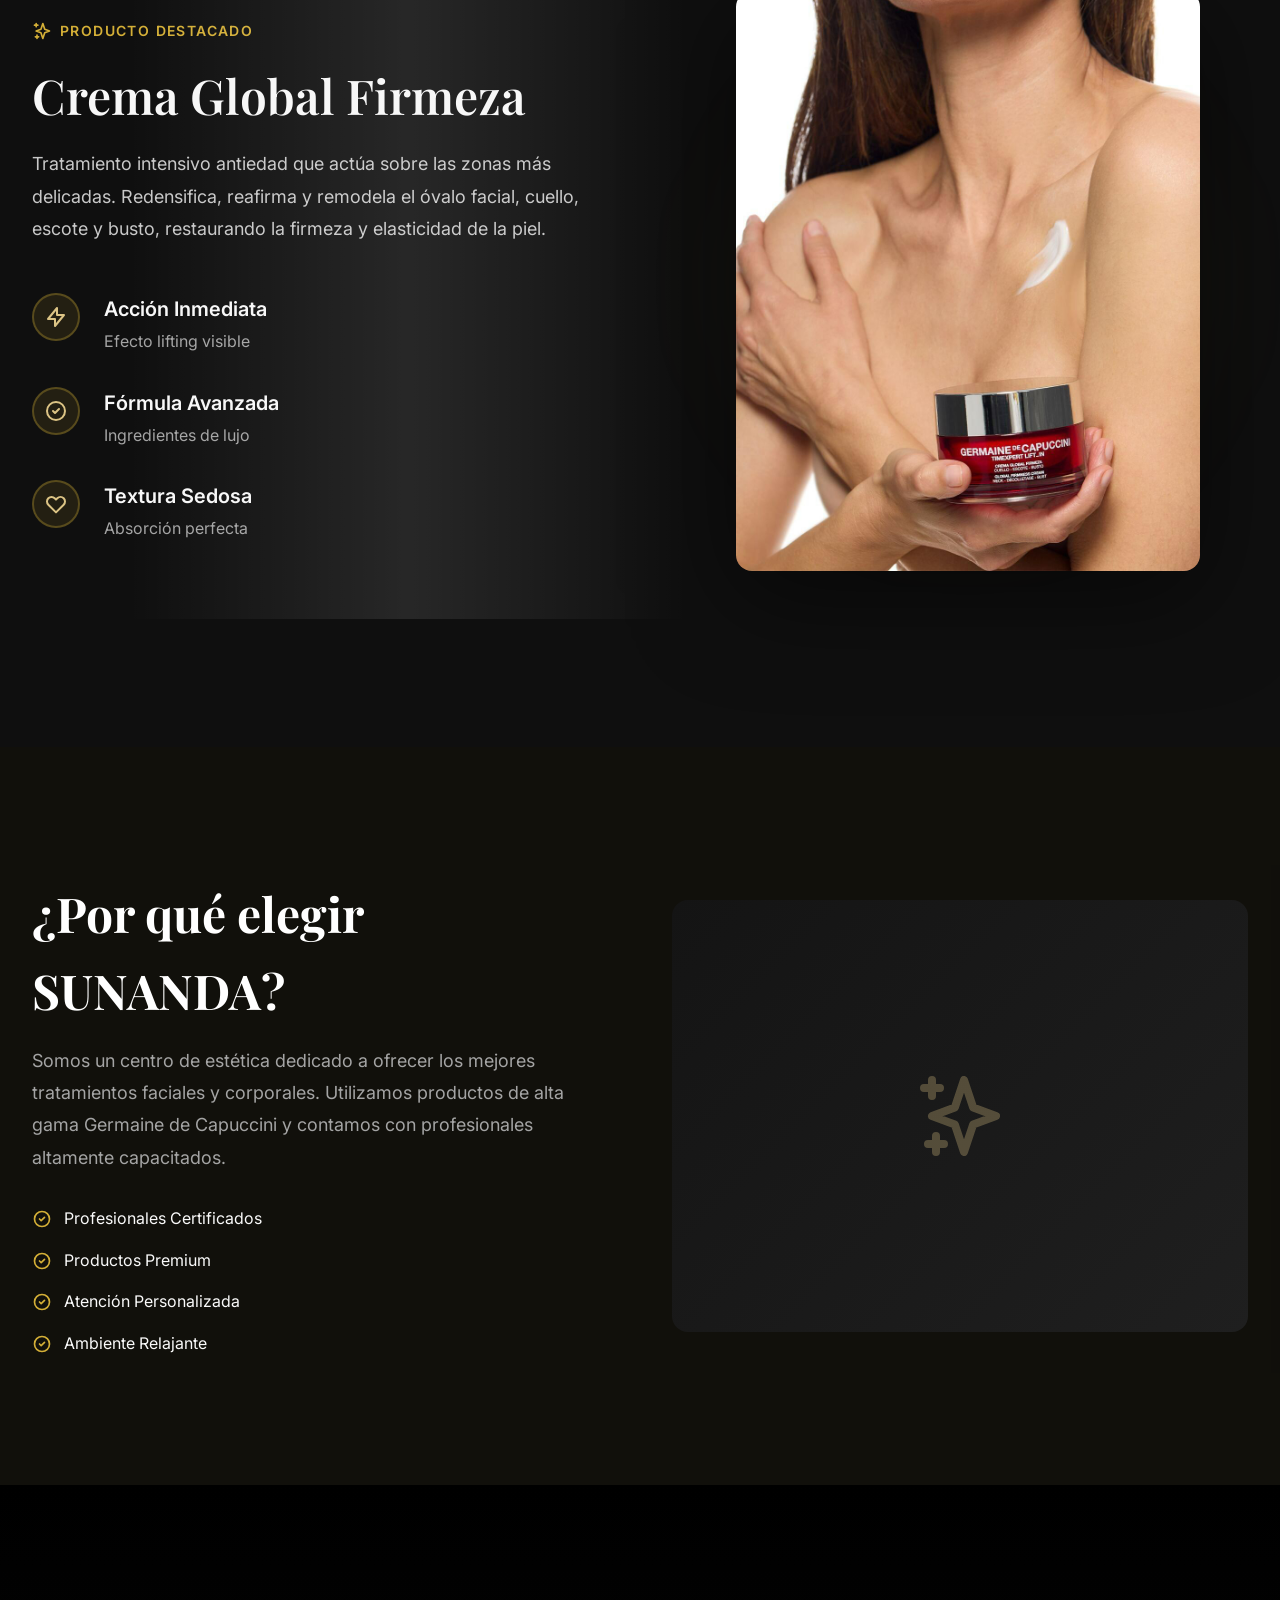
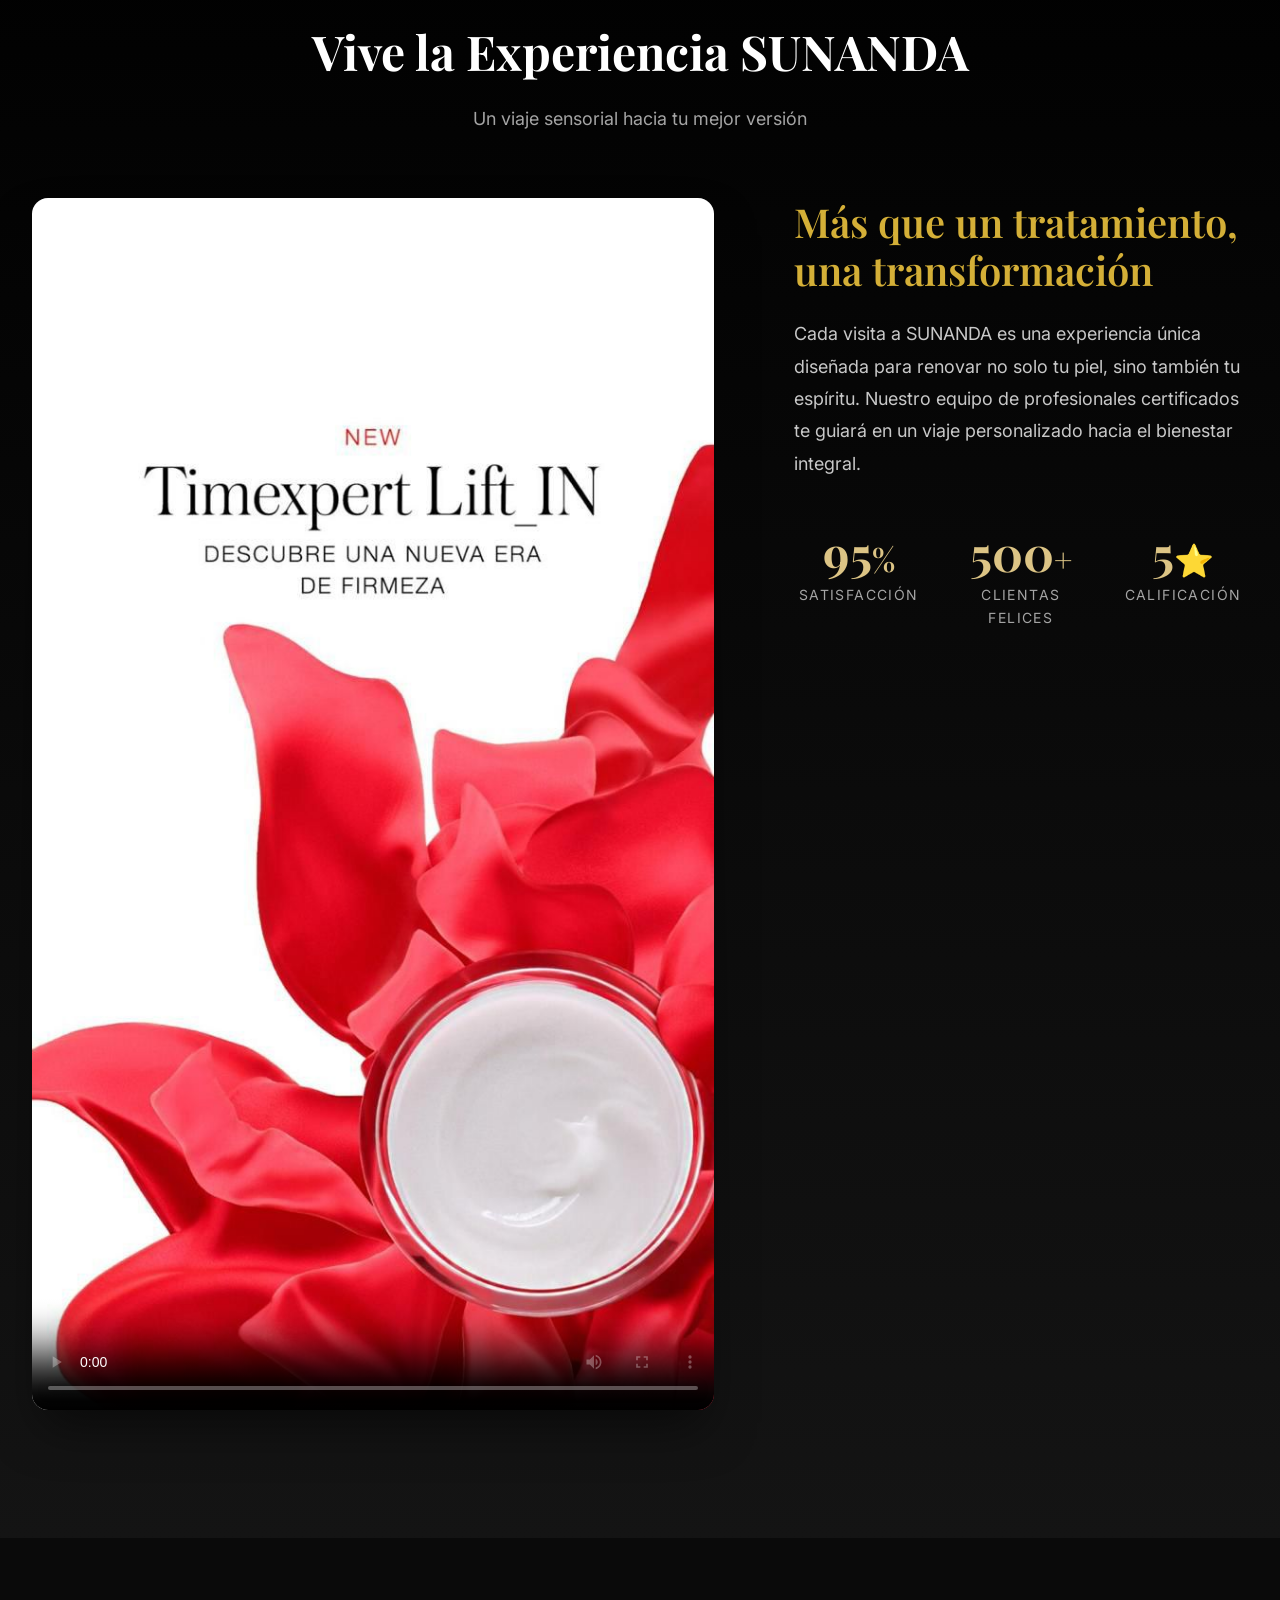
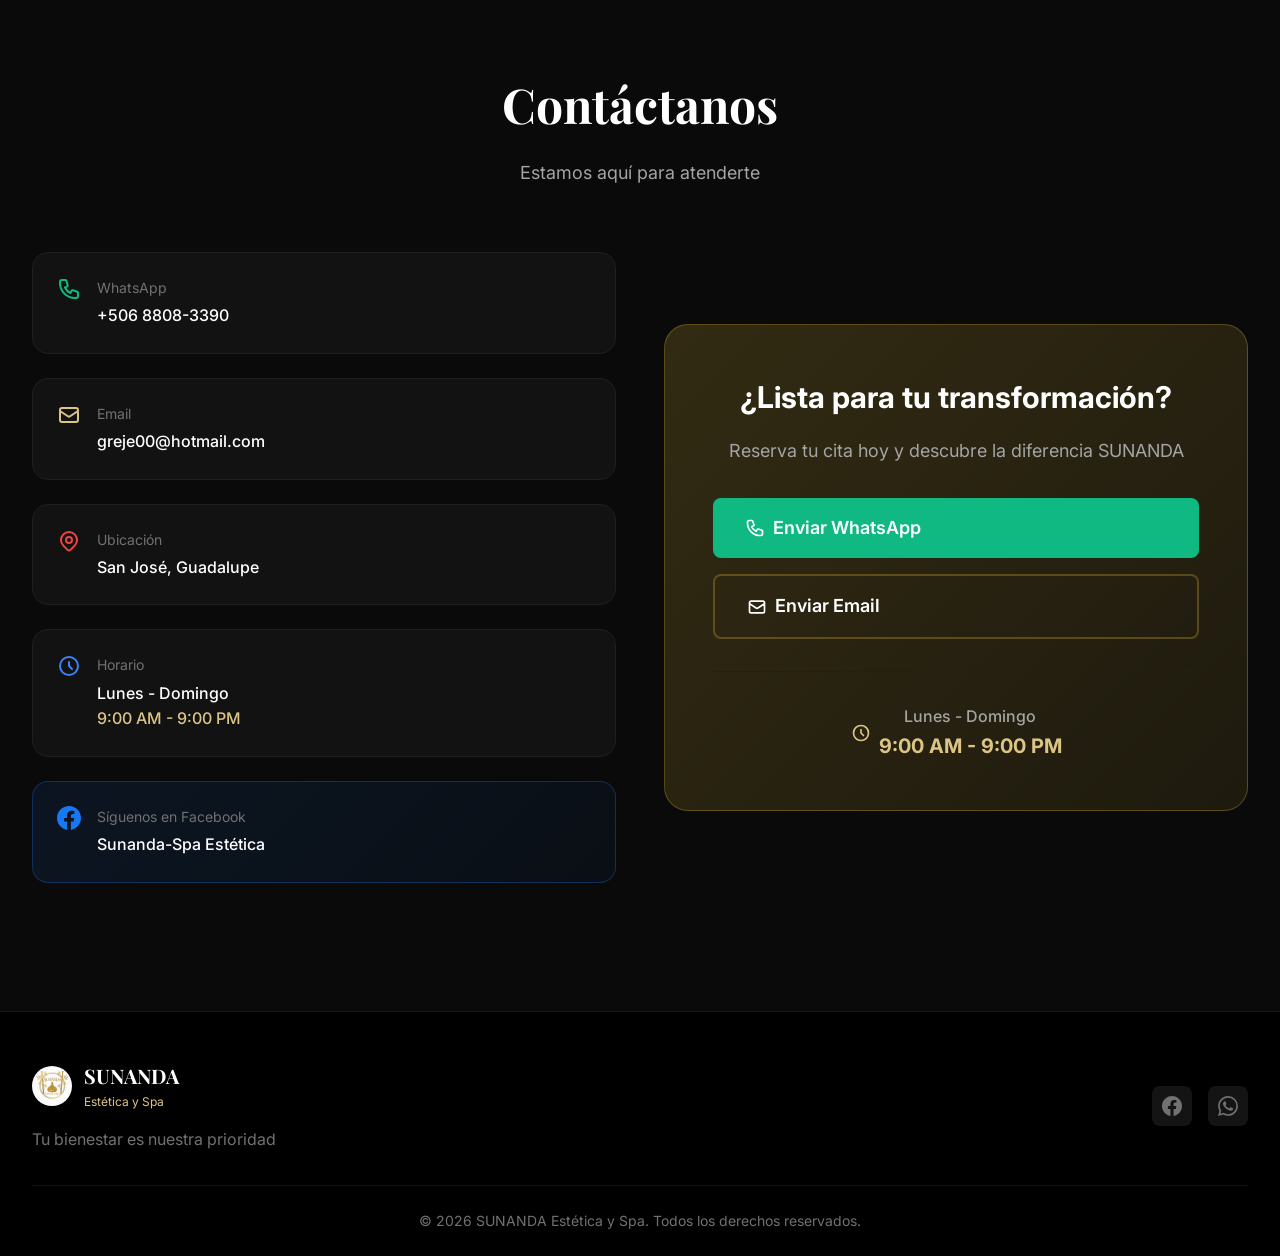
==== commit 9ca4f1e7: "Update footer copyright year and name" ====
--- a/index.html
+++ b/index.html
@@ -580,7 +580,7 @@
             </div>
             
             <div class="footer-bottom">
-                <p>&copy; 2024 SUNANDA Spa. <span data-i18n="footer.rights">Todos los derechos reservados</span>.</p>
+                <p>&copy; 2026 SUNANDA Estética y Spa. <span data-i18n="footer.rights">Todos los derechos reservados</span>.</p>
             </div>
         </div>
     </footer>
--- a/styles.css
+++ b/styles.css
@@ -921,7 +921,7 @@
 
 @keyframes videoFadeIn {
   to {
-    opacity: 0.4;
+    opacity: 0.7;
   }
 }
 
@@ -933,9 +933,9 @@
   height: 100%;
   background: linear-gradient(
     135deg,
-    rgba(0, 0, 0, 0.85) 0%,
-    rgba(0, 0, 0, 0.75) 50%,
-    rgba(0, 0, 0, 0.85) 100%
+    rgba(0, 0, 0, 0.3) 0%,
+    rgba(0, 0, 0, 0.2) 50%,
+    rgba(0, 0, 0, 0.3) 100%
   );
   z-index: 1;
 }
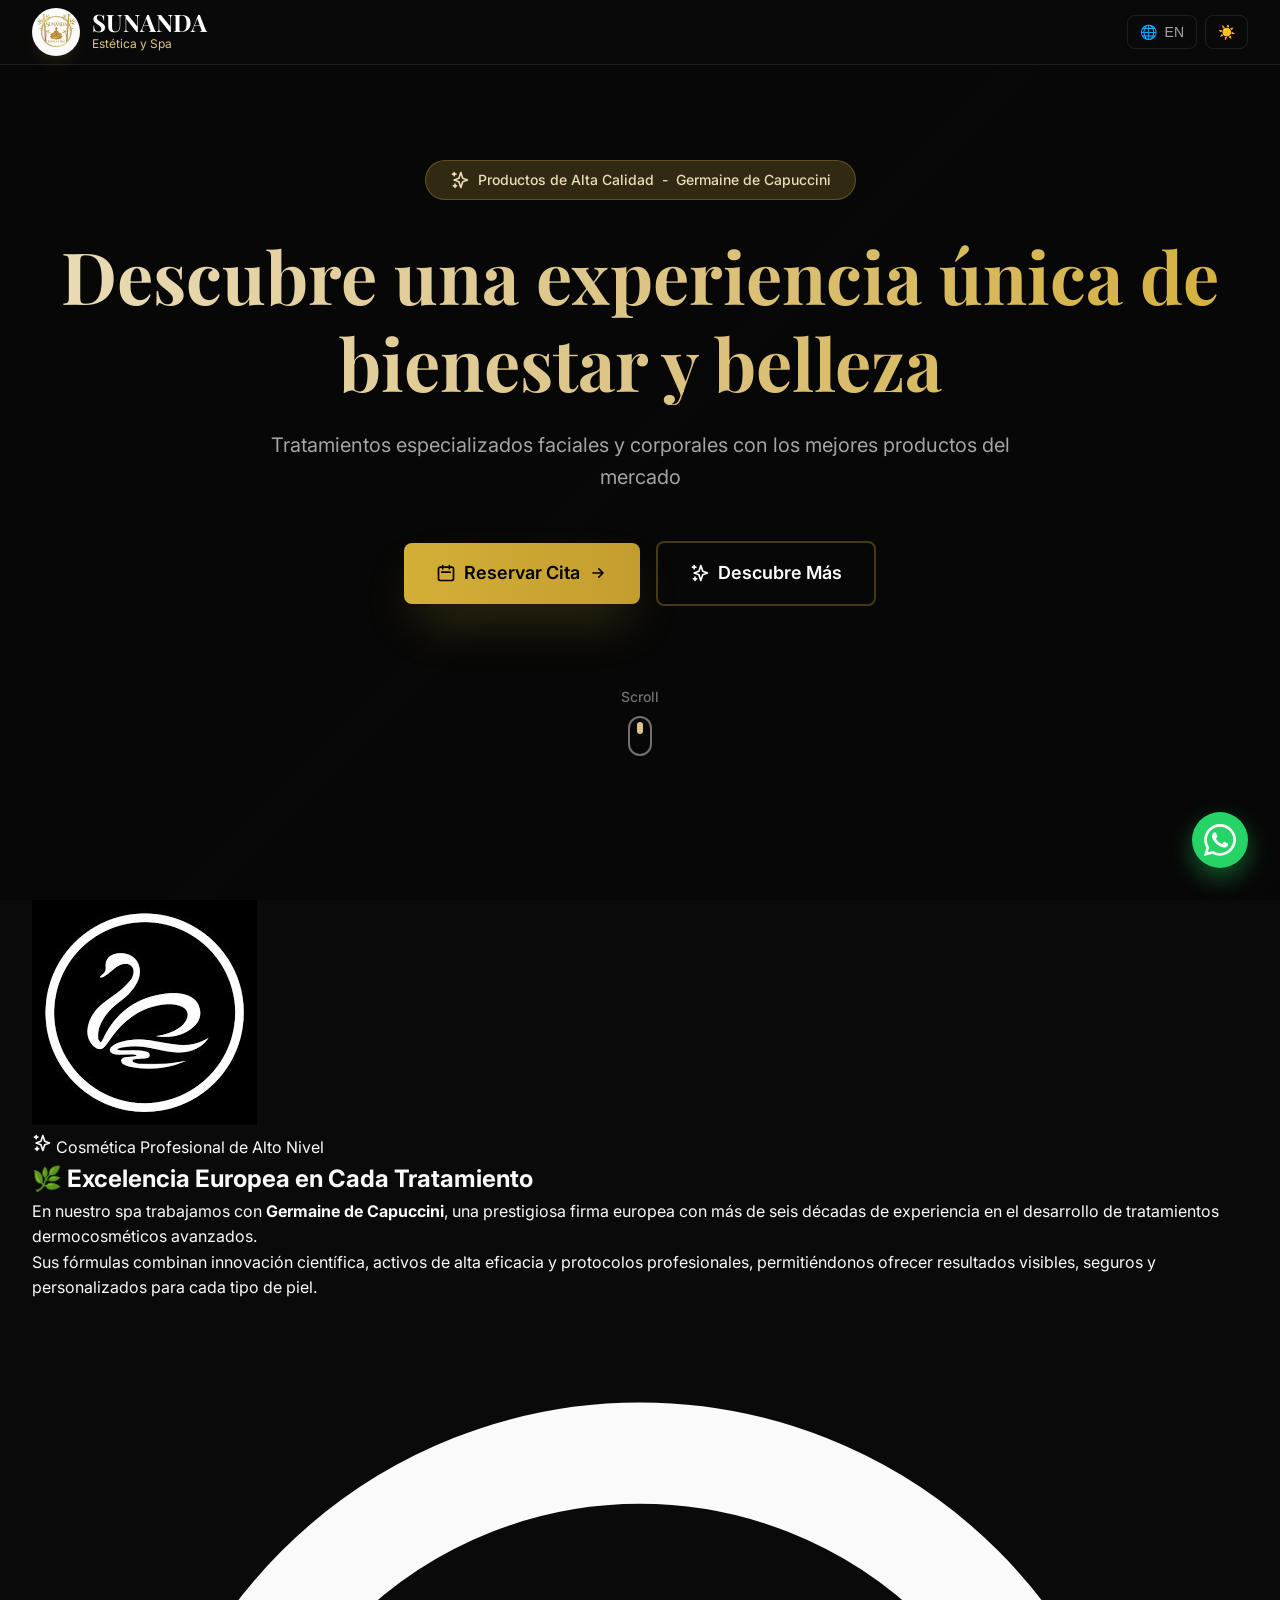
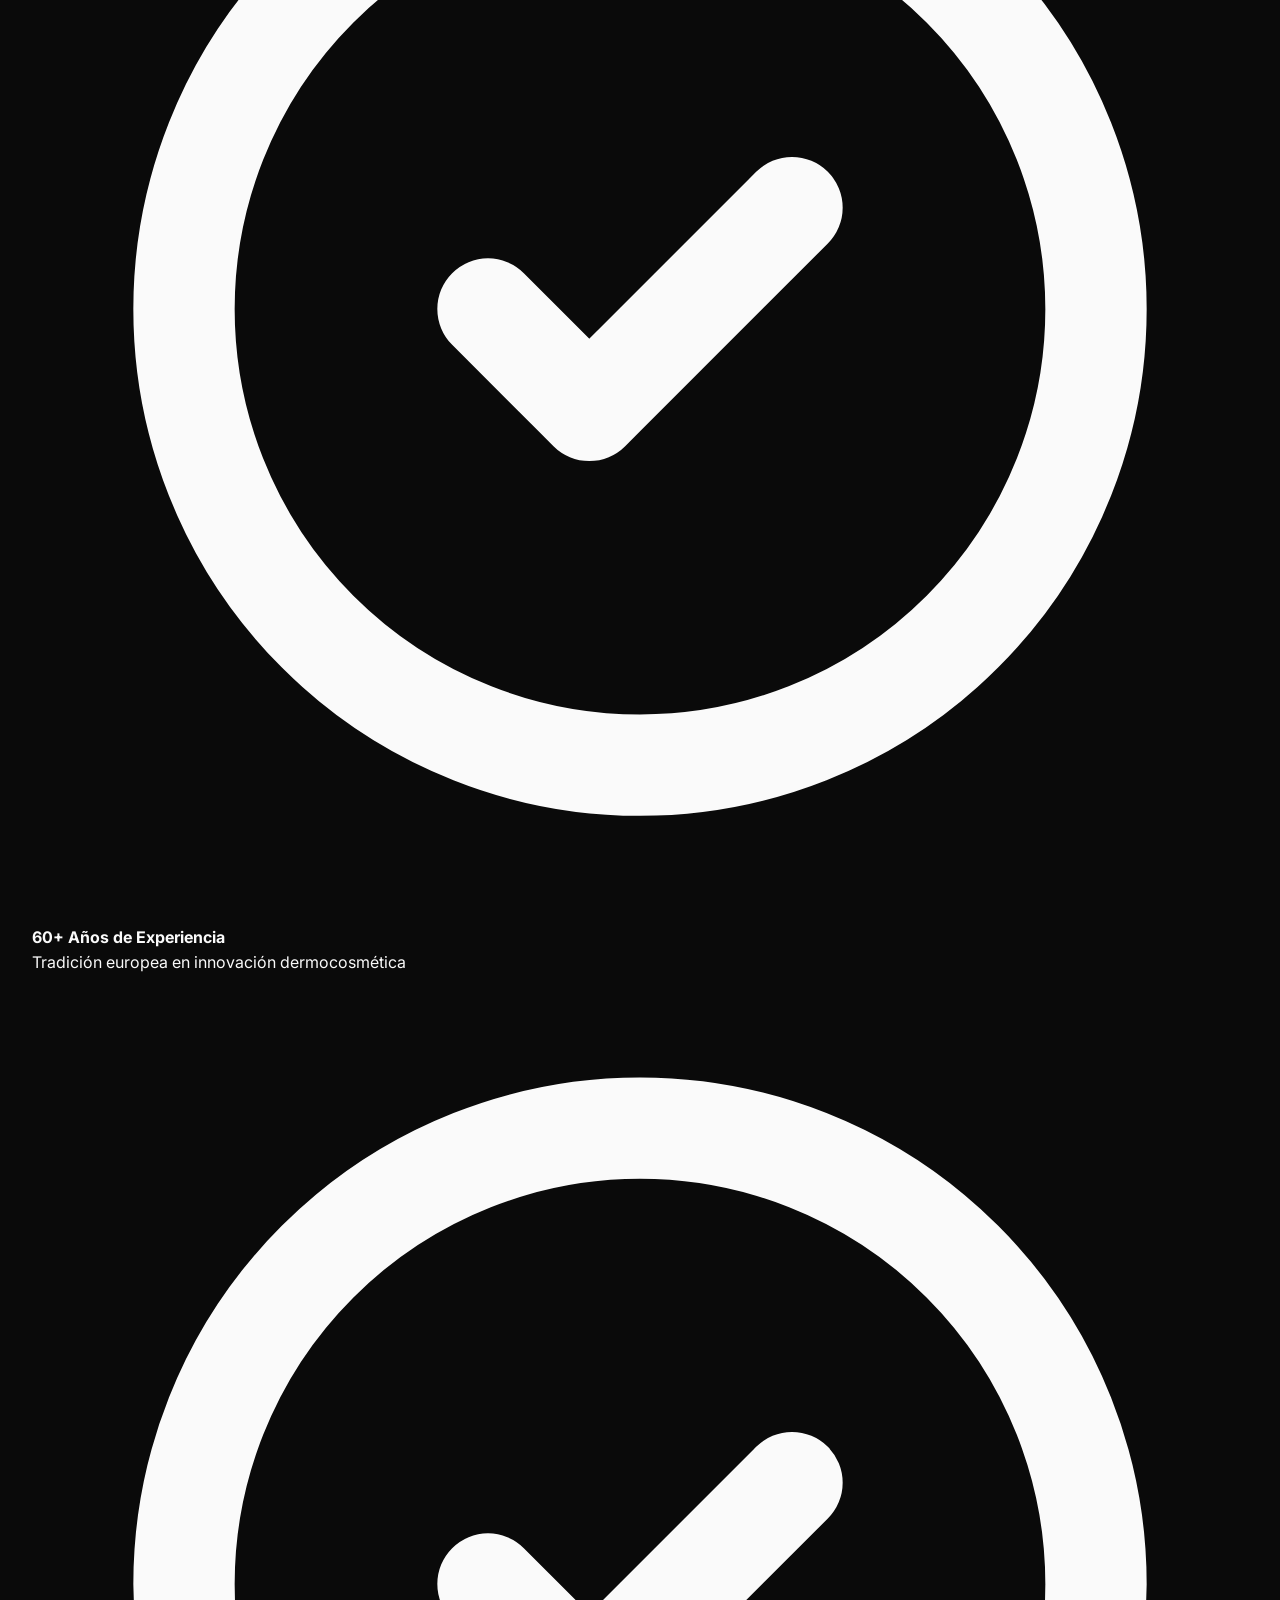
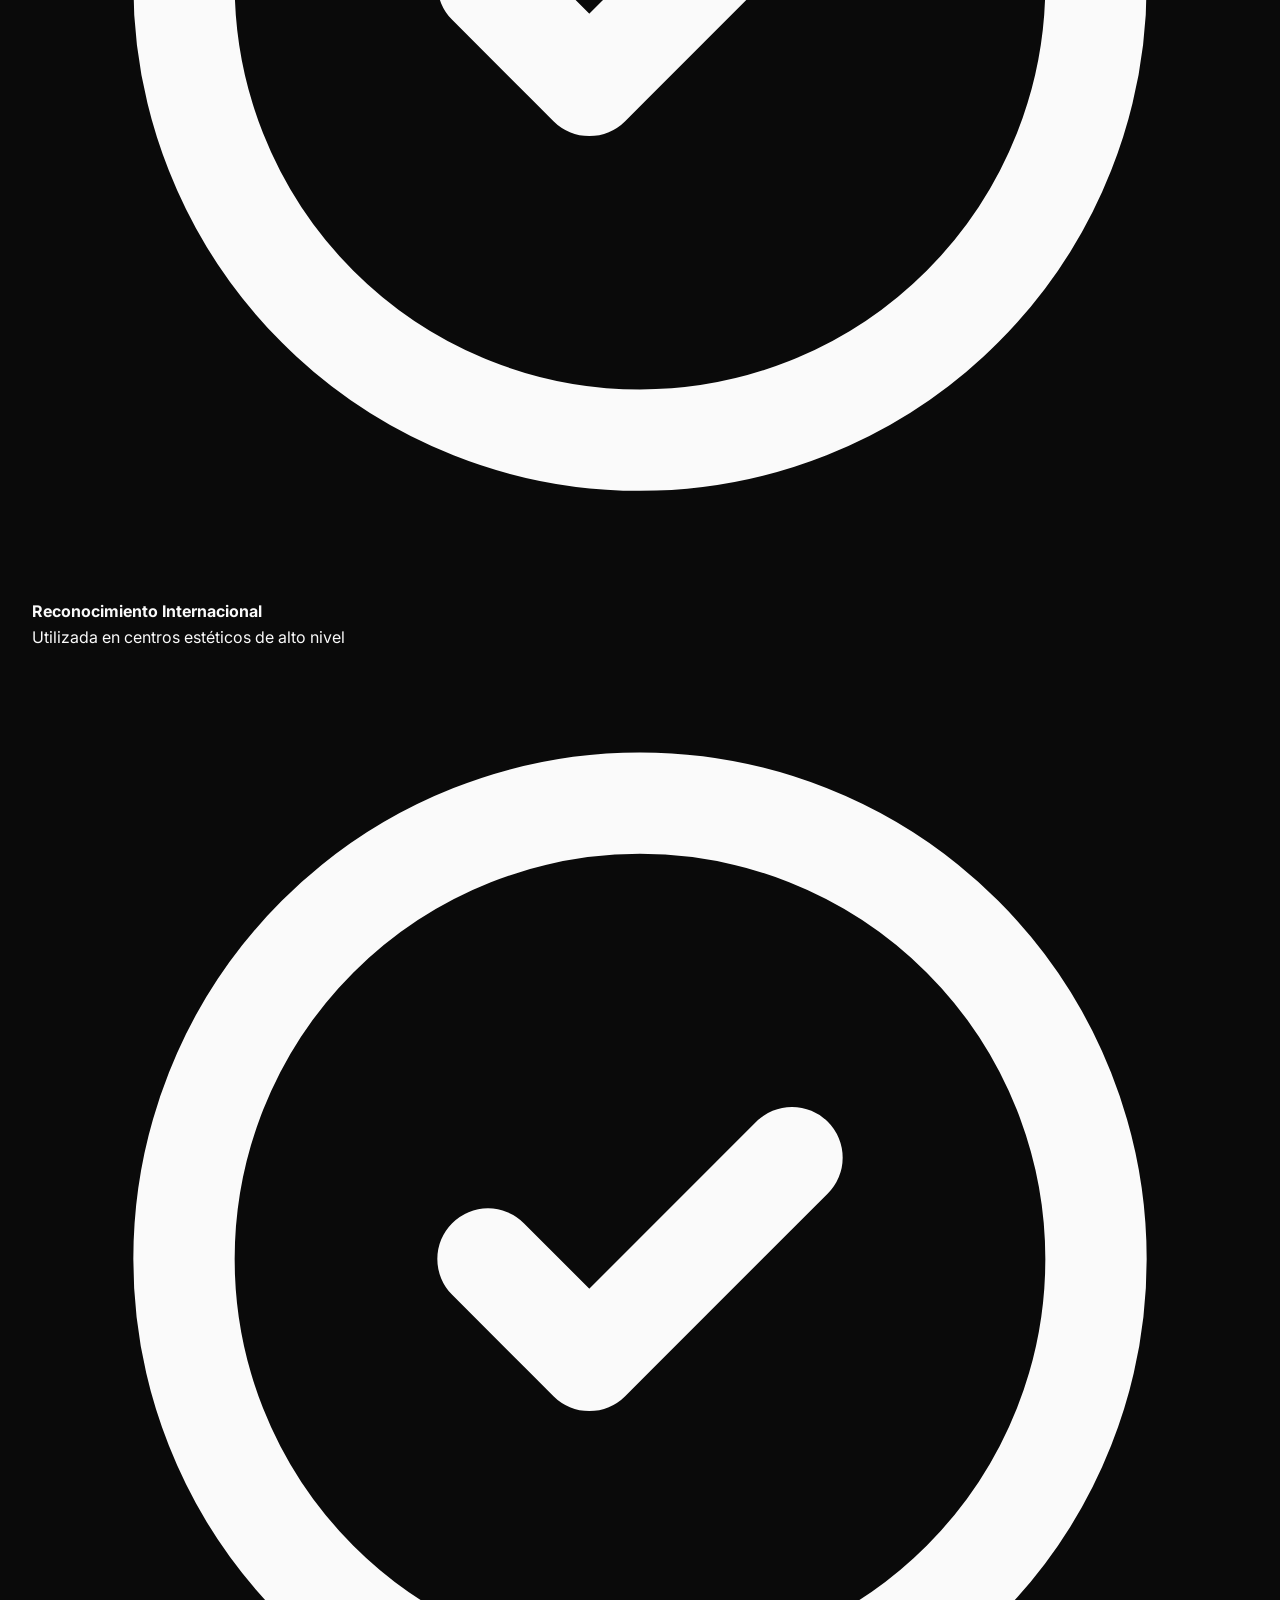
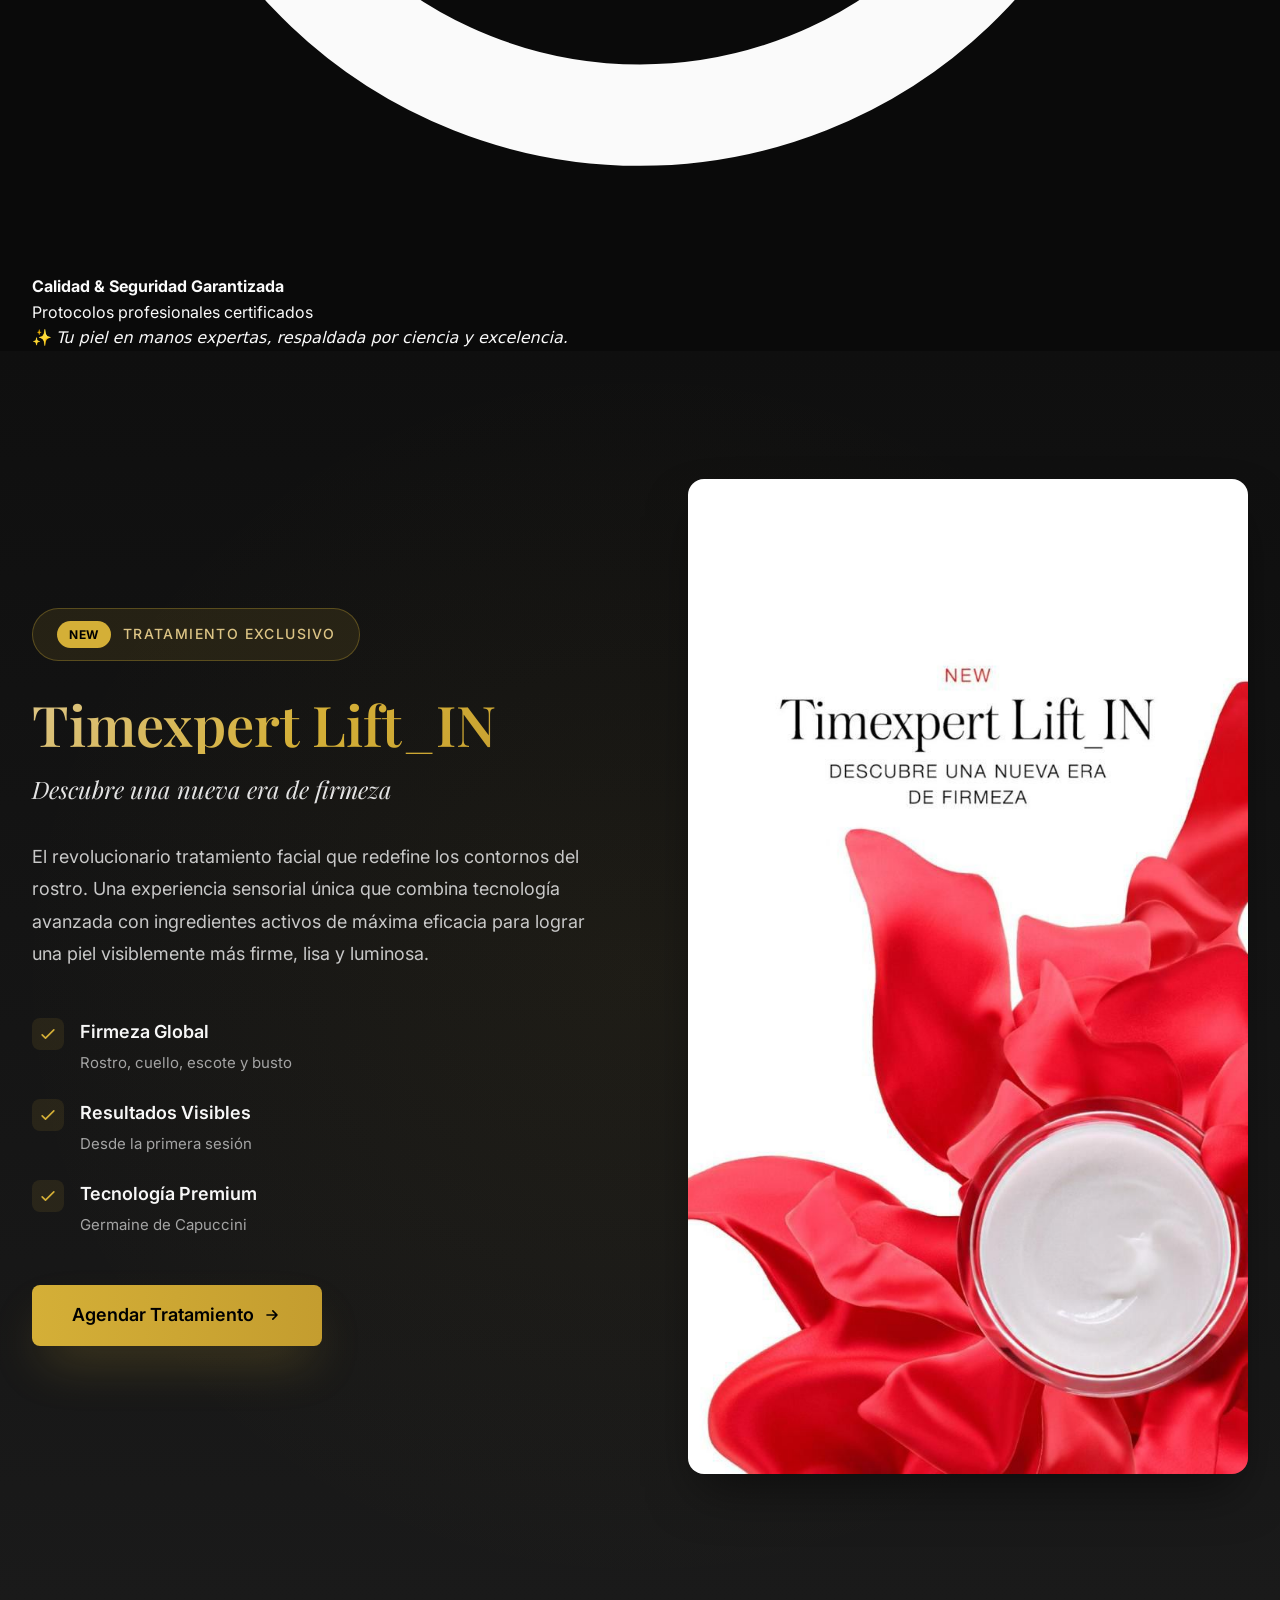
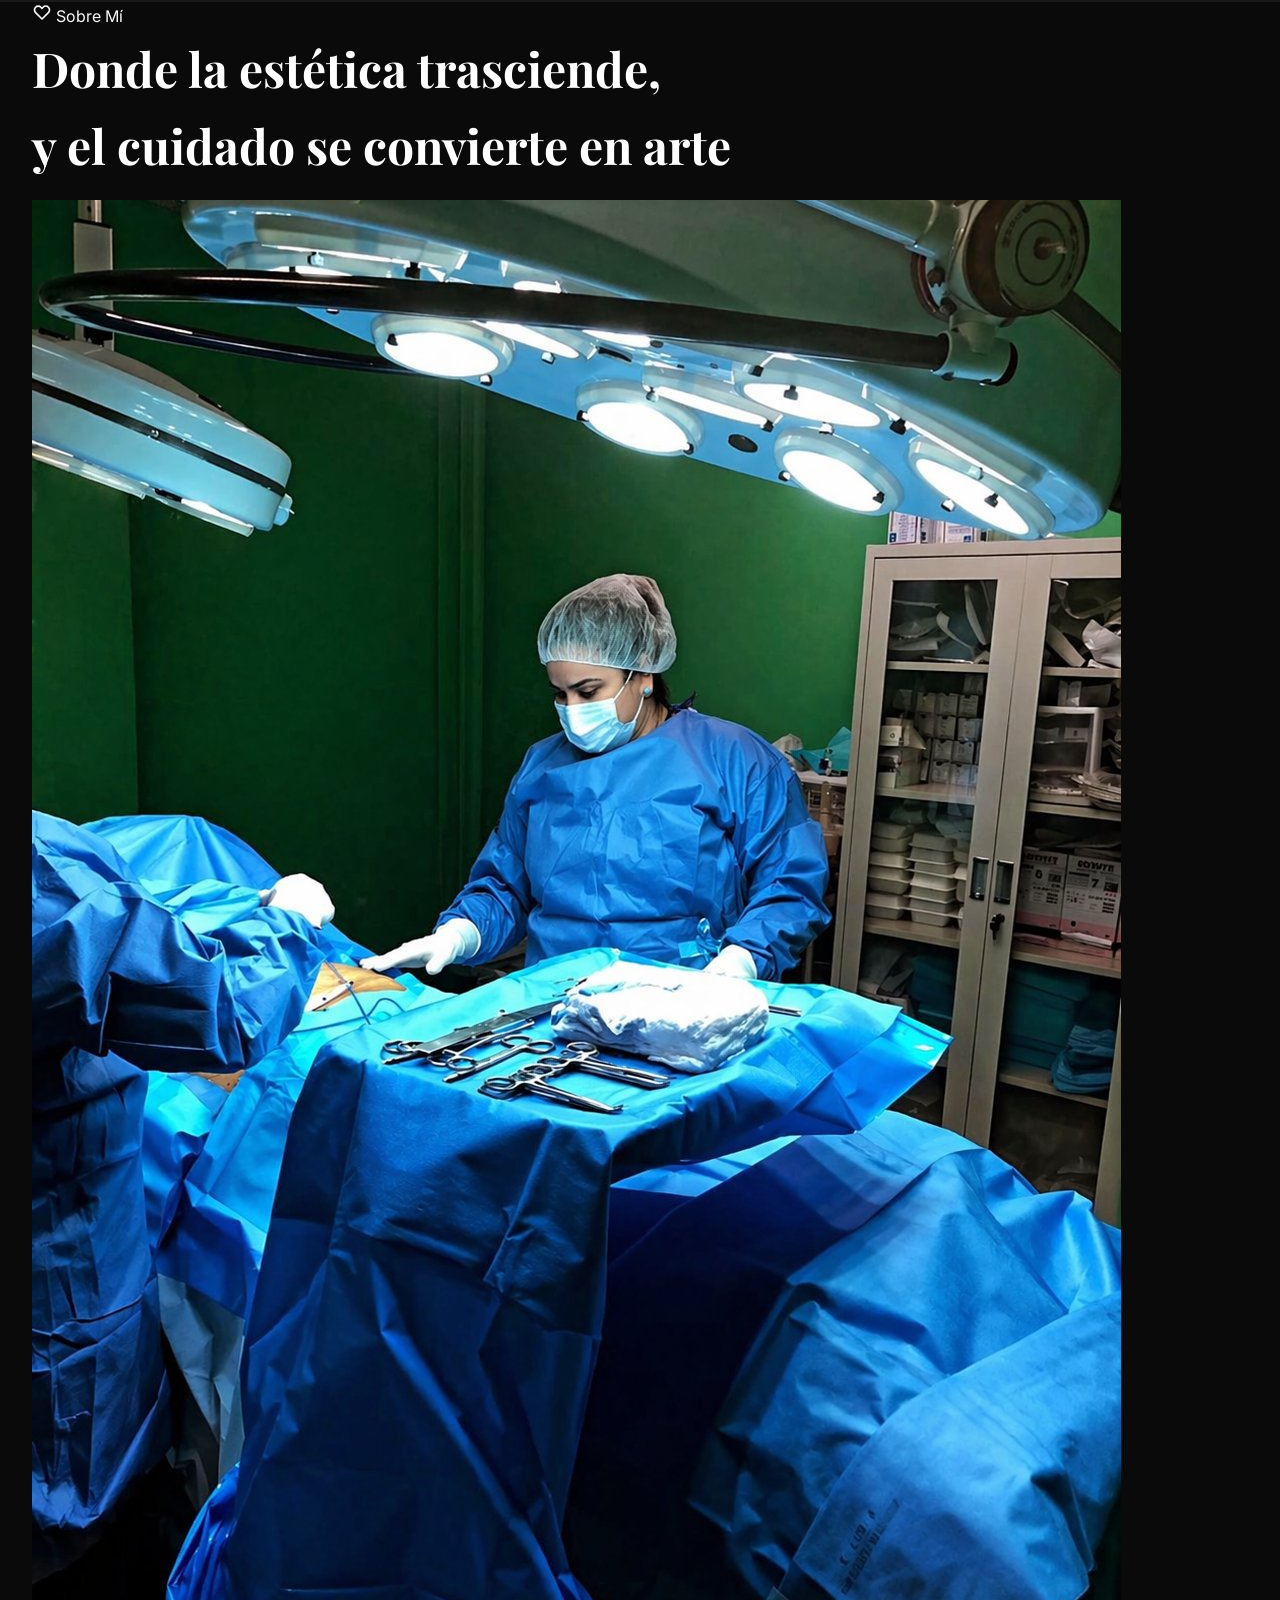
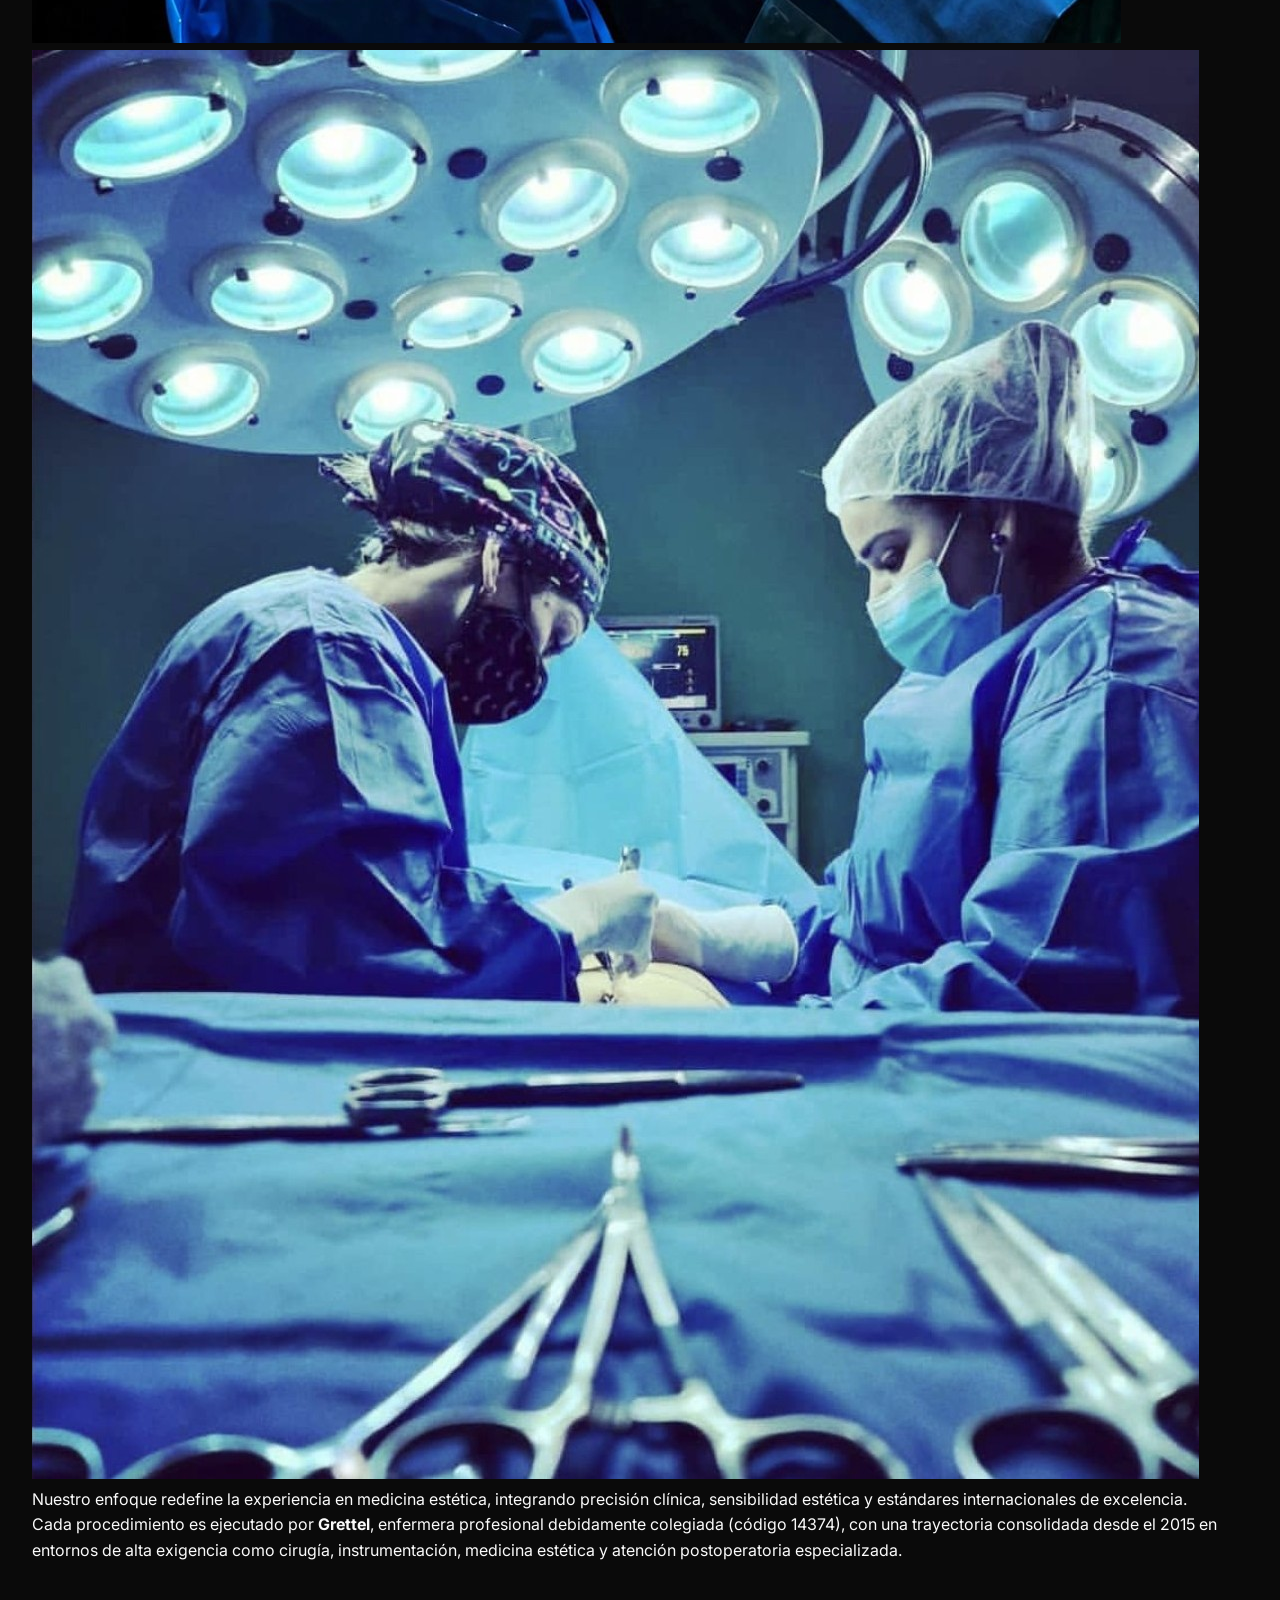
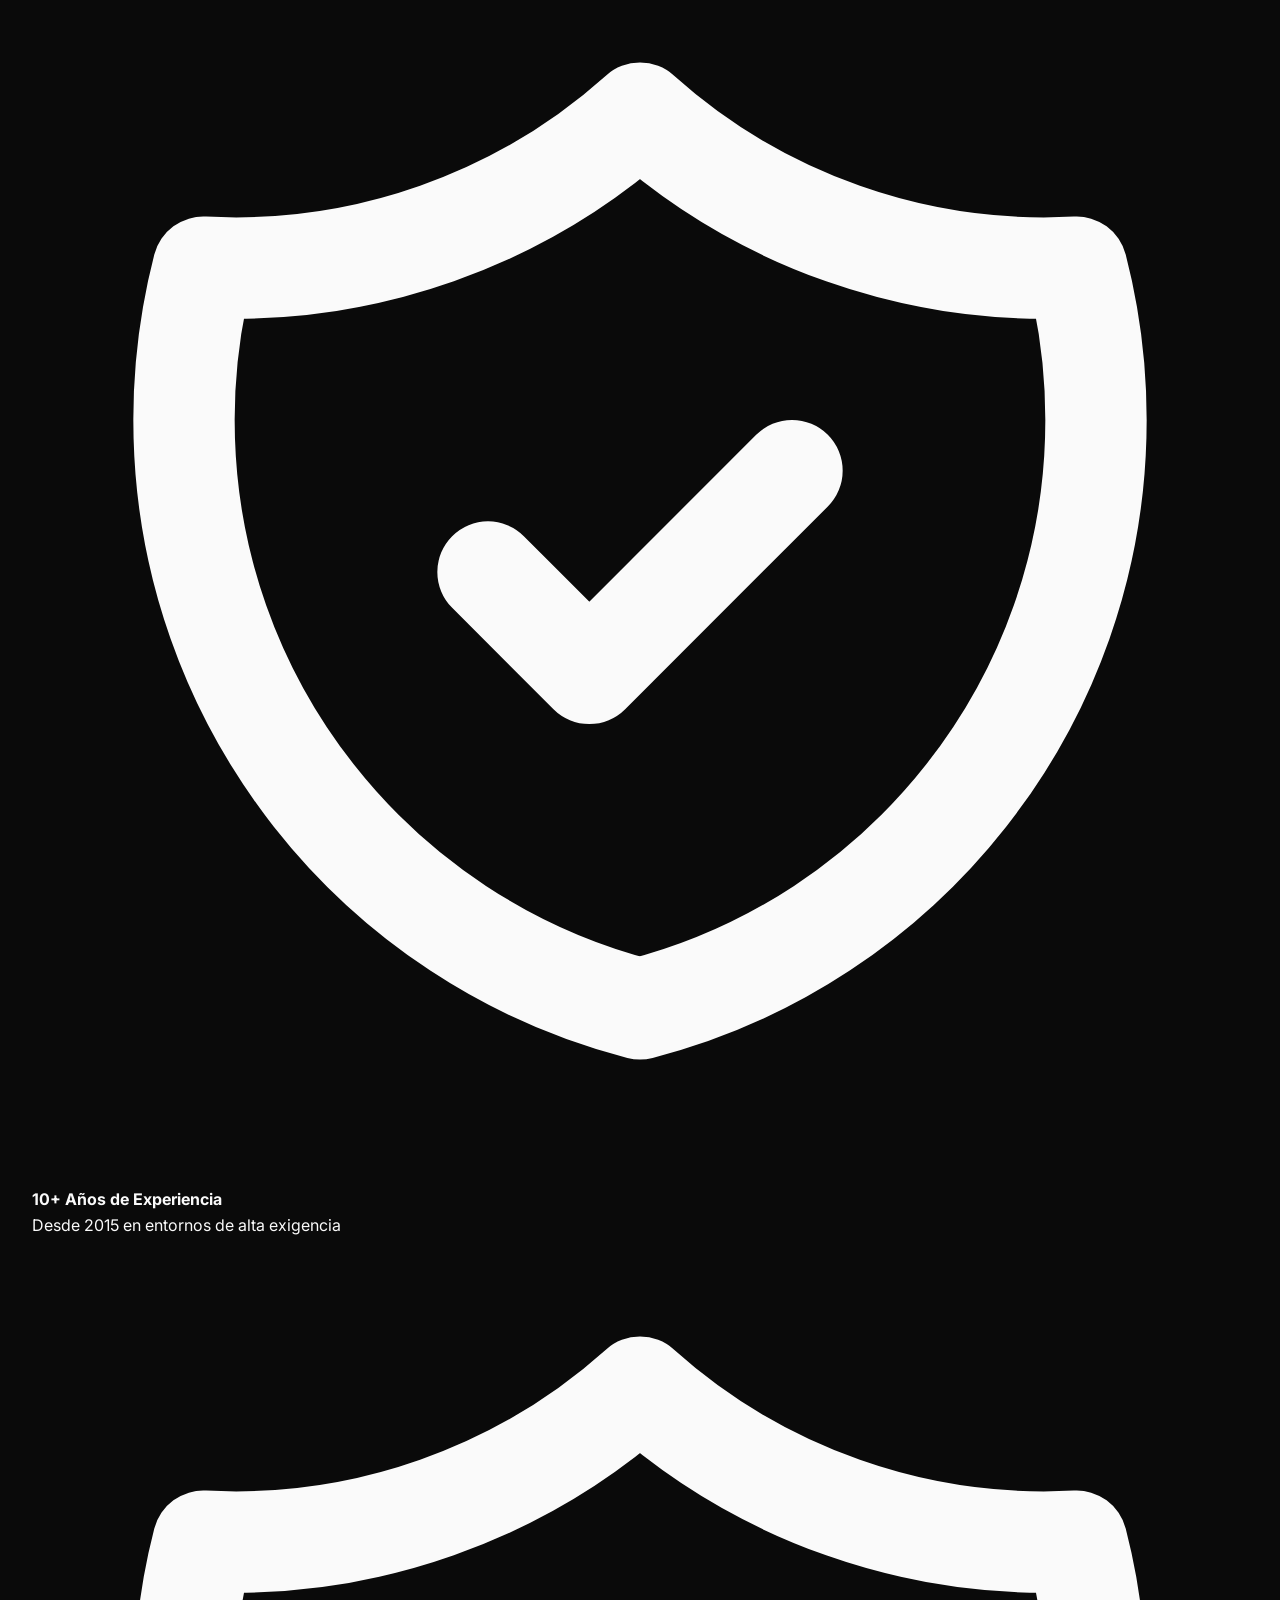
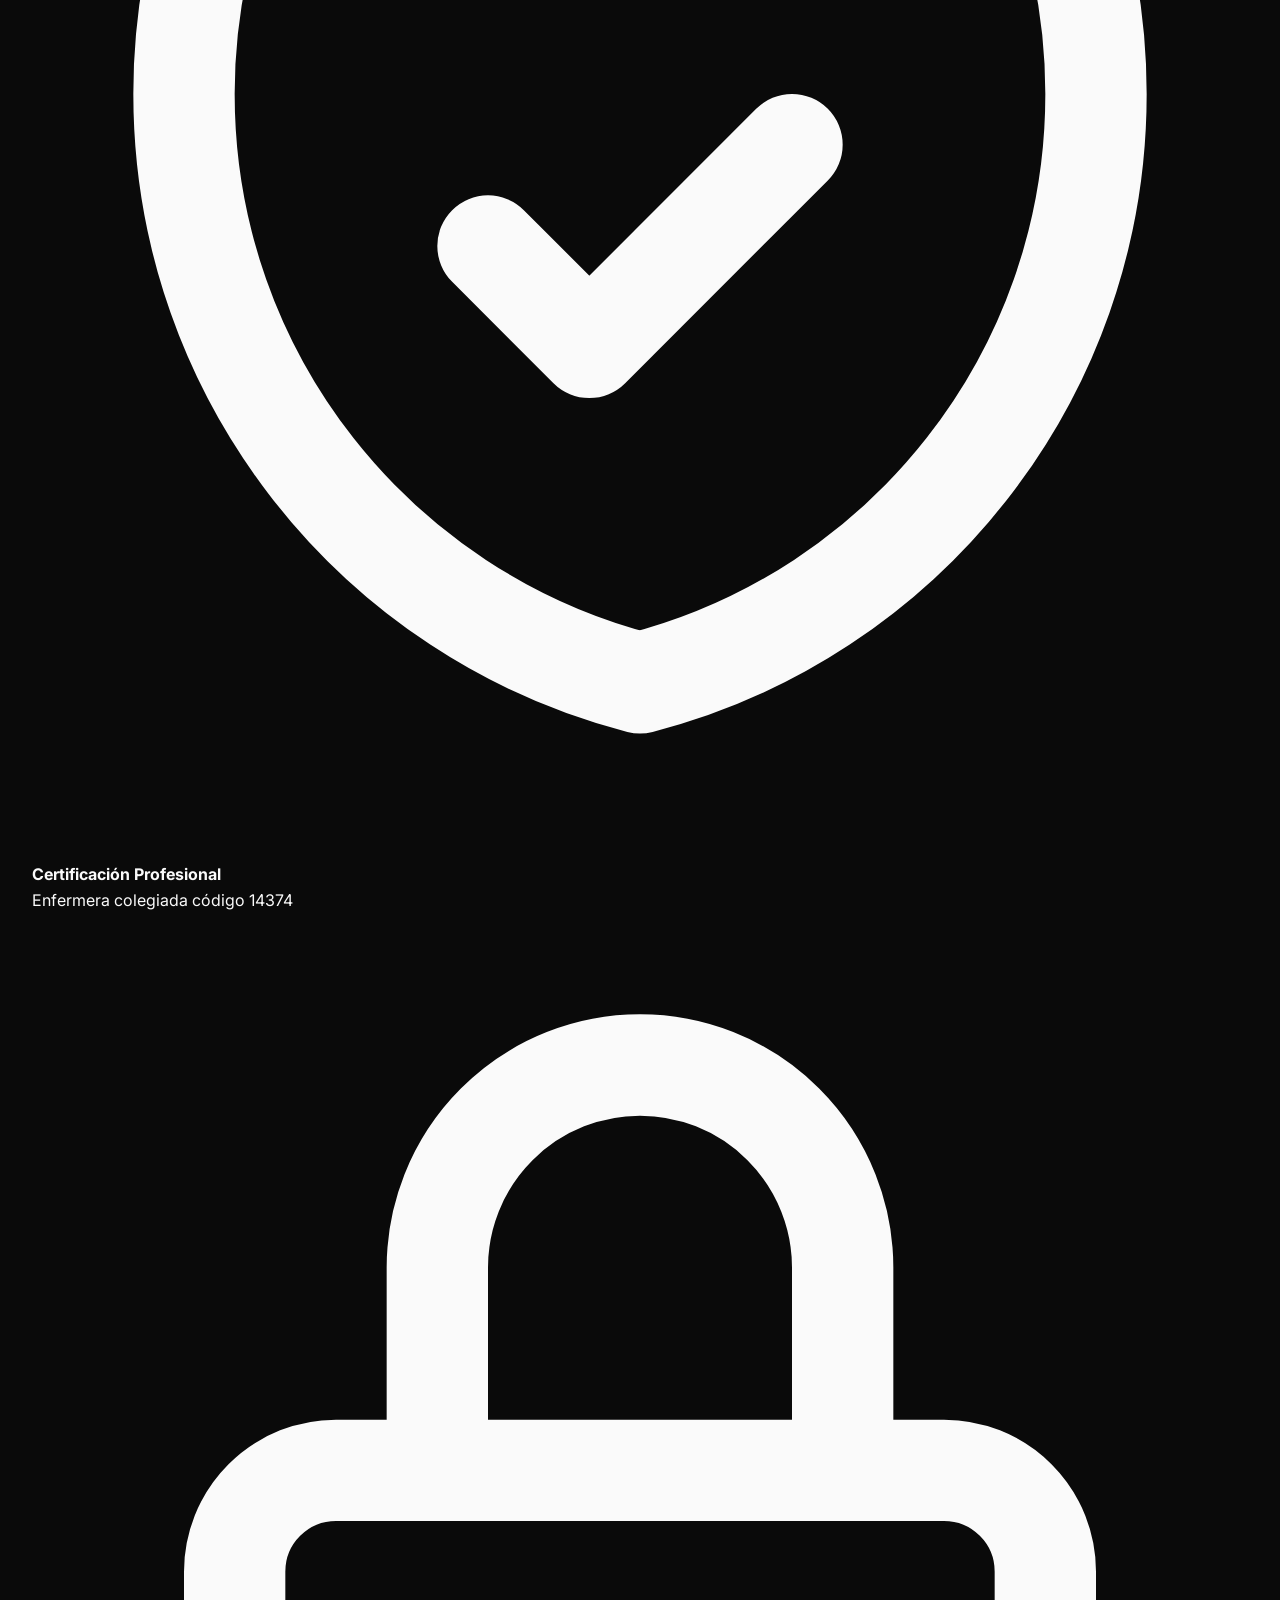
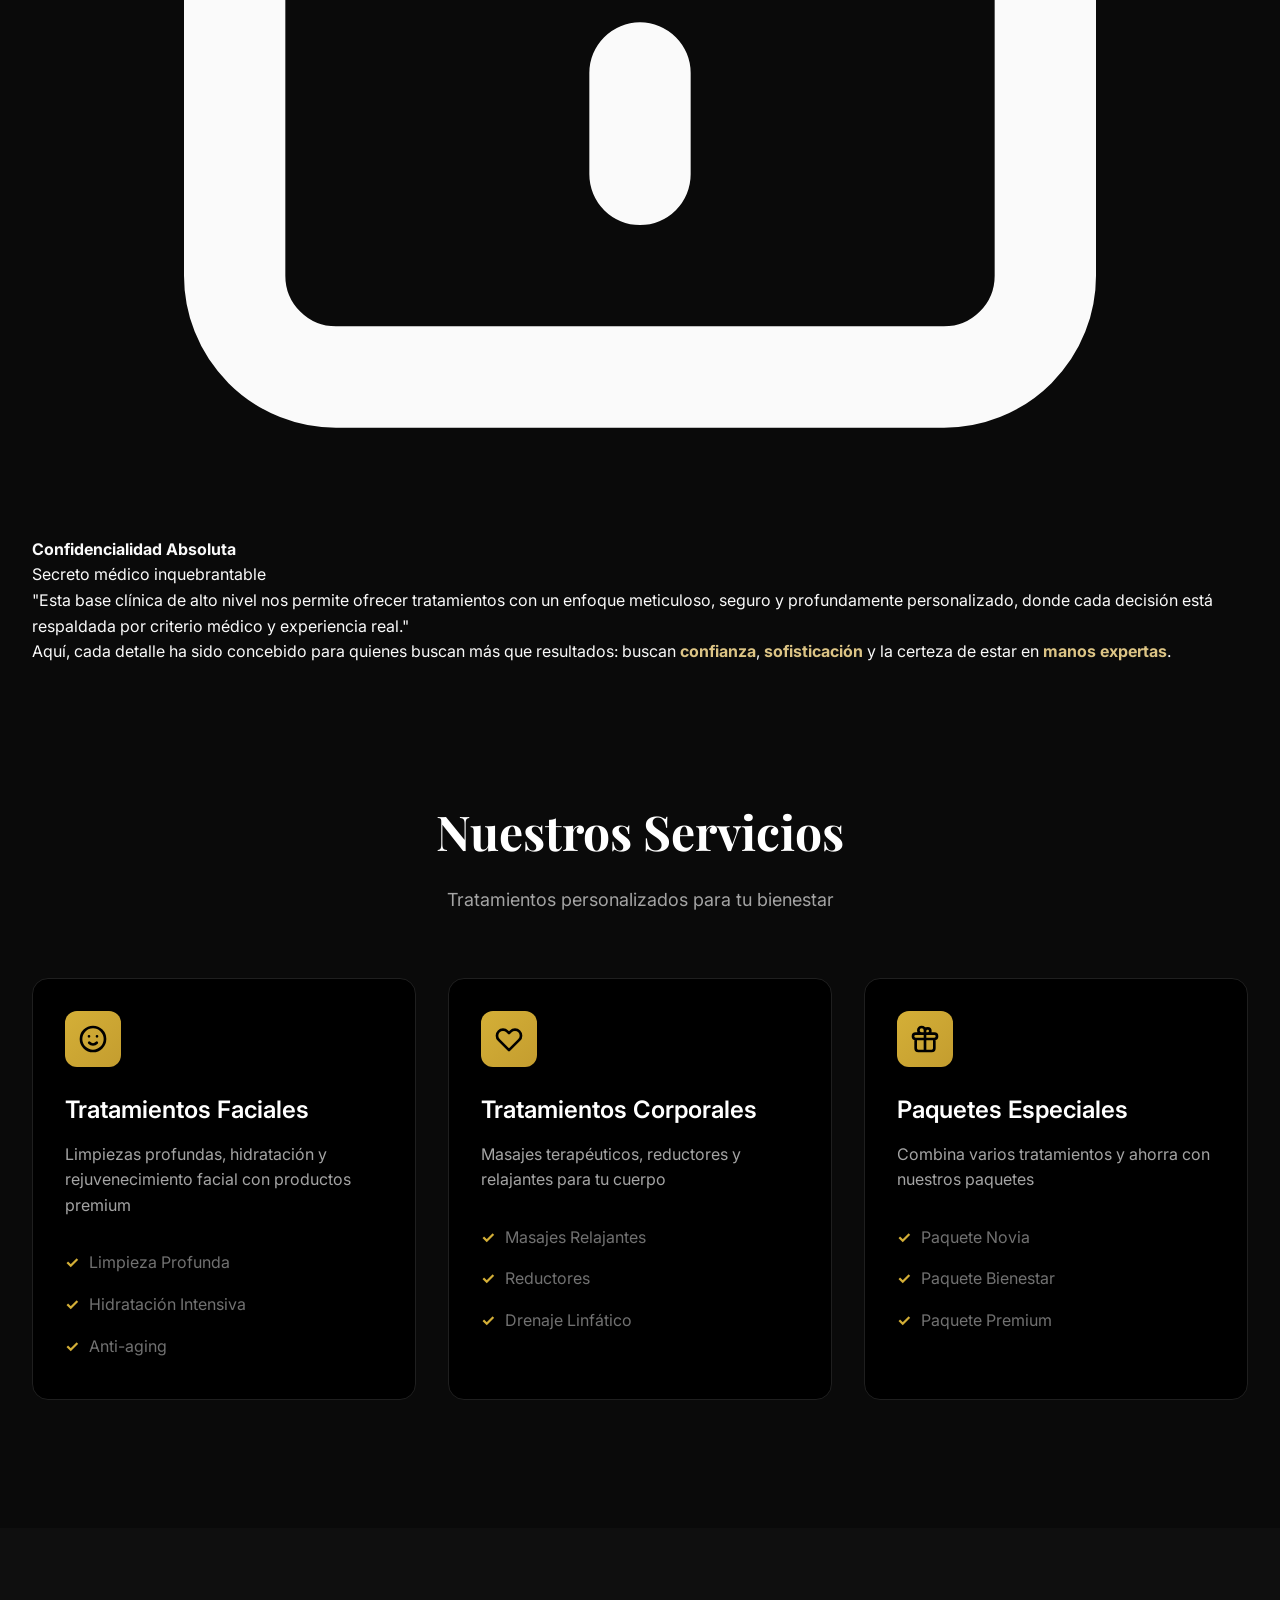
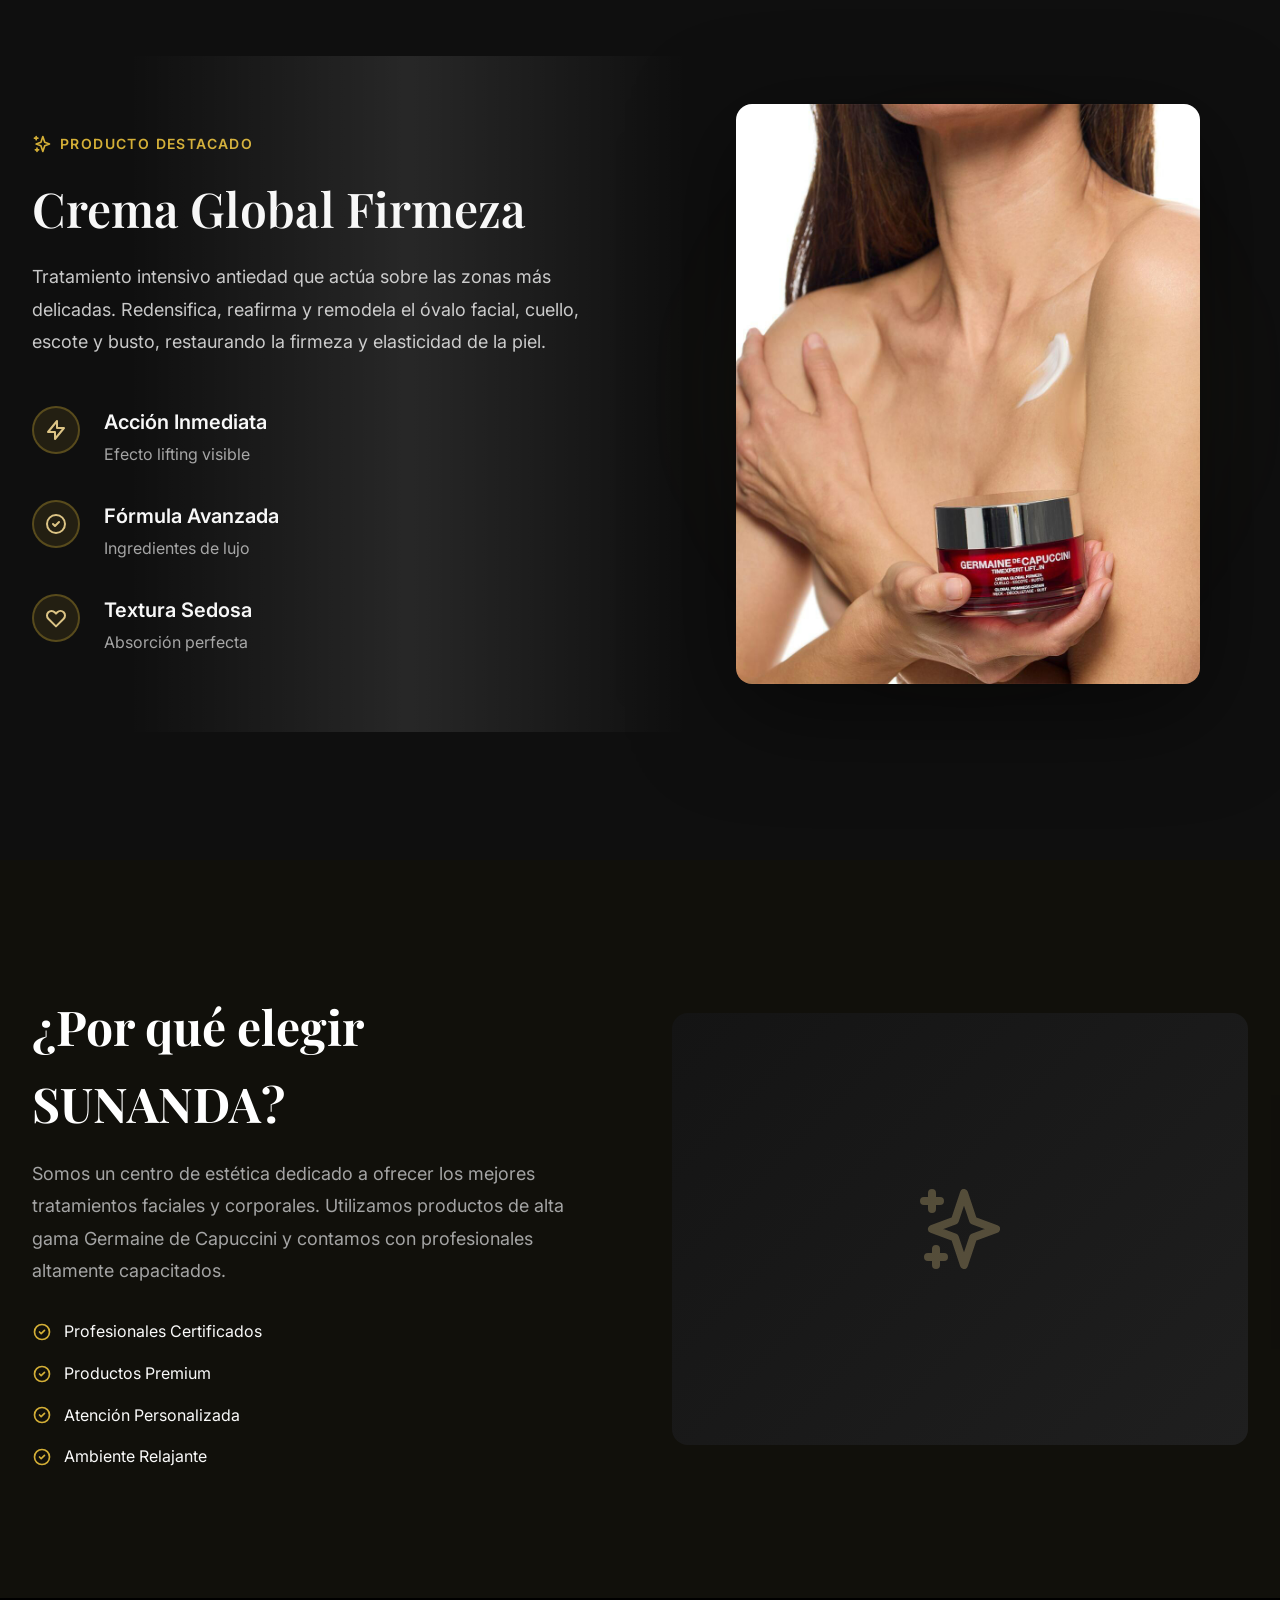
==== commit 27ac0c88: "Refactor file paths and add new sections Updated file paths to use absolute URLs instead of relative" ====
--- a/index.html
+++ b/index.html
@@ -23,7 +23,7 @@
     <meta property="twitter:description" content="Centro de estética y spa premium">
     
     <!-- Favicon -->
-    <link rel="icon" type="image/png" href="./logo.png">
+    <link rel="icon" type="image/png" href="/logo.png">
     
     <!-- Fonts -->
     <link rel="preconnect" href="https://fonts.googleapis.com">
@@ -31,14 +31,14 @@
     <link href="https://fonts.googleapis.com/css2?family=Inter:wght@300;400;500;600;700&family=Playfair+Display:wght@400;500;600;700&display=swap" rel="stylesheet">
     
     <!-- Styles -->
-    <link rel="stylesheet" href="./styles.css">
+    <link rel="stylesheet" href="/styles.css">
 </head>
 <body class="dark">
     <!-- Navigation -->
     <nav class="nav">
         <div class="container nav-content">
             <a href="#" class="logo-link">
-                <img src="./logo.png" alt="SUNANDA Logo" class="logo-img">
+                <img src="/logo.png" alt="SUNANDA Logo" class="logo-img">
                 <div class="logo-text">
                     <h1 class="logo-title">SUNANDA</h1>
                     <p class="logo-subtitle">Estética y Spa</p>
@@ -62,7 +62,7 @@
         <!-- Video Background -->
         <div class="hero-video-wrapper">
             <video class="hero-video" autoplay muted loop playsinline>
-                <source src="./assets/video/promocional.mp4" type="video/mp4">
+                <source src="/assets/video/promocional.mp4" type="video/mp4">
             </video>
             <div class="hero-video-overlay"></div>
         </div>
@@ -112,6 +112,84 @@
         </div>
     </section>
 
+    <!-- NEW SECTION 1: Cosmética Profesional (Germaine de Capuccini) -->
+    <section class="brand-partnership">
+        <div class="container">
+            <div class="brand-content">
+                <div class="brand-logo-section" data-aos="fade-right">
+                    <div class="brand-logo-wrapper">
+                        <img src="/assets/images/germaine-logo.png" alt="Germaine de Capuccini" class="brand-logo">
+                    </div>
+                </div>
+                
+                <div class="brand-text-section" data-aos="fade-left">
+                    <div class="brand-badge">
+                        <svg class="icon-sm" fill="none" stroke="currentColor" viewBox="0 0 24 24">
+                            <path stroke-linecap="round" stroke-linejoin="round" stroke-width="2" d="M5 3v4M3 5h4M6 17v4m-2-2h4m5-16l2.286 6.857L21 12l-5.714 2.143L13 21l-2.286-6.857L5 12l5.714-2.143L13 3z"/>
+                        </svg>
+                        <span>Cosmética Profesional de Alto Nivel</span>
+                    </div>
+                    
+                    <h2 class="brand-title">
+                        🌿 Excelencia Europea en Cada Tratamiento
+                    </h2>
+                    
+                    <p class="brand-description">
+                        En nuestro spa trabajamos con <strong>Germaine de Capuccini</strong>, una prestigiosa firma europea con más de seis décadas de experiencia en el desarrollo de tratamientos dermocosméticos avanzados.
+                    </p>
+                    
+                    <p class="brand-description">
+                        Sus fórmulas combinan innovación científica, activos de alta eficacia y protocolos profesionales, permitiéndonos ofrecer resultados visibles, seguros y personalizados para cada tipo de piel.
+                    </p>
+                    
+                    <div class="brand-highlights">
+                        <div class="highlight-item">
+                            <div class="highlight-icon">
+                                <svg fill="none" stroke="currentColor" viewBox="0 0 24 24">
+                                    <path stroke-linecap="round" stroke-linejoin="round" stroke-width="2" d="M9 12l2 2 4-4m6 2a9 9 0 11-18 0 9 9 0 0118 0z"/>
+                                </svg>
+                            </div>
+                            <div class="highlight-text">
+                                <h4>60+ Años de Experiencia</h4>
+                                <p>Tradición europea en innovación dermocosmética</p>
+                            </div>
+                        </div>
+                        
+                        <div class="highlight-item">
+                            <div class="highlight-icon">
+                                <svg fill="none" stroke="currentColor" viewBox="0 0 24 24">
+                                    <path stroke-linecap="round" stroke-linejoin="round" stroke-width="2" d="M9 12l2 2 4-4m6 2a9 9 0 11-18 0 9 9 0 0118 0z"/>
+                                </svg>
+                            </div>
+                            <div class="highlight-text">
+                                <h4>Reconocimiento Internacional</h4>
+                                <p>Utilizada en centros estéticos de alto nivel</p>
+                            </div>
+                        </div>
+                        
+                        <div class="highlight-item">
+                            <div class="highlight-icon">
+                                <svg fill="none" stroke="currentColor" viewBox="0 0 24 24">
+                                    <path stroke-linecap="round" stroke-linejoin="round" stroke-width="2" d="M9 12l2 2 4-4m6 2a9 9 0 11-18 0 9 9 0 0118 0z"/>
+                                </svg>
+                            </div>
+                            <div class="highlight-text">
+                                <h4>Calidad & Seguridad Garantizada</h4>
+                                <p>Protocolos profesionales certificados</p>
+                            </div>
+                        </div>
+                    </div>
+                    
+                    <div class="brand-quote">
+                        <p class="quote-text">
+                            ✨ <em>Tu piel en manos expertas, respaldada por ciencia y excelencia.</em>
+                        </p>
+                    </div>
+                </div>
+            </div>
+        </div>
+    </section>
+
     <!-- Signature Treatment Section - Editorial Layout -->
     <section id="tratamiento-signature" class="signature-treatment">
         <div class="signature-container">
@@ -187,6 +265,94 @@
                 <div class="signature-image-wrapper">
                     <img src="/assets/images/timexpert-liftin-promo.jpg?v=3" alt="Timexpert Lift_IN" class="signature-img">
                     <div class="signature-glow"></div>
+                </div>
+            </div>
+        </div>
+    </section>
+
+    <!-- NEW SECTION 2: Sobre Mí (Grettel) -->
+    <section class="about-professional">
+        <div class="container">
+            <div class="professional-header" data-aos="fade-up">
+                <div class="section-badge">
+                    <svg class="icon-sm" fill="none" stroke="currentColor" viewBox="0 0 24 24">
+                        <path stroke-linecap="round" stroke-linejoin="round" stroke-width="2" d="M4.318 6.318a4.5 4.5 0 000 6.364L12 20.364l7.682-7.682a4.5 4.5 0 00-6.364-6.364L12 7.636l-1.318-1.318a4.5 4.5 0 00-6.364 0z"/>
+                    </svg>
+                    <span>Sobre Mí</span>
+                </div>
+                <h2 class="section-title">Donde la estética trasciende,<br>y el cuidado se convierte en arte</h2>
+            </div>
+            
+            <div class="professional-content">
+                <div class="professional-images" data-aos="fade-right">
+                    <div class="prof-image-primary">
+                        <img src="/assets/images/grettel-professional-1.png" alt="Grettel - Enfermera Profesional">
+                    </div>
+                    <div class="prof-image-secondary">
+                        <img src="/assets/images/grettel-professional-2.jpg" alt="Procedimiento Profesional">
+                    </div>
+                </div>
+                
+                <div class="professional-text" data-aos="fade-left">
+                    <p class="prof-intro">
+                        Nuestro enfoque redefine la experiencia en medicina estética, integrando precisión clínica, sensibilidad estética y estándares internacionales de excelencia.
+                    </p>
+                    
+                    <p class="prof-description">
+                        Cada procedimiento es ejecutado por <strong>Grettel</strong>, enfermera profesional debidamente colegiada <span class="badge-code">(código 14374)</span>, con una trayectoria consolidada desde el 2015 en entornos de alta exigencia como cirugía, instrumentación, medicina estética y atención postoperatoria especializada.
+                    </p>
+                    
+                    <div class="prof-credentials">
+                        <div class="credential-item">
+                            <div class="credential-icon">
+                                <svg fill="none" stroke="currentColor" viewBox="0 0 24 24">
+                                    <path stroke-linecap="round" stroke-linejoin="round" stroke-width="2" d="M9 12l2 2 4-4m5.618-4.016A11.955 11.955 0 0112 2.944a11.955 11.955 0 01-8.618 3.04A12.02 12.02 0 003 9c0 5.591 3.824 10.29 9 11.622 5.176-1.332 9-6.03 9-11.622 0-1.042-.133-2.052-.382-3.016z"/>
+                                </svg>
+                            </div>
+                            <div class="credential-text">
+                                <h4>10+ Años de Experiencia</h4>
+                                <p>Desde 2015 en entornos de alta exigencia</p>
+                            </div>
+                        </div>
+                        
+                        <div class="credential-item">
+                            <div class="credential-icon">
+                                <svg fill="none" stroke="currentColor" viewBox="0 0 24 24">
+                                    <path stroke-linecap="round" stroke-linejoin="round" stroke-width="2" d="M9 12l2 2 4-4m5.618-4.016A11.955 11.955 0 0112 2.944a11.955 11.955 0 01-8.618 3.04A12.02 12.02 0 003 9c0 5.591 3.824 10.29 9 11.622 5.176-1.332 9-6.03 9-11.622 0-1.042-.133-2.052-.382-3.016z"/>
+                                </svg>
+                            </div>
+                            <div class="credential-text">
+                                <h4>Certificación Profesional</h4>
+                                <p>Enfermera colegiada código 14374</p>
+                            </div>
+                        </div>
+                        
+                        <div class="credential-item">
+                            <div class="credential-icon">
+                                <svg fill="none" stroke="currentColor" viewBox="0 0 24 24">
+                                    <path stroke-linecap="round" stroke-linejoin="round" stroke-width="2" d="M12 15v2m-6 4h12a2 2 0 002-2v-6a2 2 0 00-2-2H6a2 2 0 00-2 2v6a2 2 0 002 2zm10-10V7a4 4 0 00-8 0v4h8z"/>
+                                </svg>
+                            </div>
+                            <div class="credential-text">
+                                <h4>Confidencialidad Absoluta</h4>
+                                <p>Secreto médico inquebrantable</p>
+                            </div>
+                        </div>
+                    </div>
+                    
+                    <div class="prof-quote">
+                        <blockquote>
+                            <p>
+                                "Esta base clínica de alto nivel nos permite ofrecer tratamientos con un enfoque meticuloso, seguro y profundamente personalizado, donde cada decisión está respaldada por criterio médico y experiencia real."
+                            </p>
+                        </blockquote>
+                    </div>
+                    
+                    <div class="prof-values">
+                        <p class="value-statement">
+                            Aquí, cada detalle ha sido concebido para quienes buscan más que resultados: buscan <strong class="gold">confianza</strong>, <strong class="gold">sofisticación</strong> y la certeza de estar en <strong class="gold">manos expertas</strong>.
+                        </p>
+                    </div>
                 </div>
             </div>
         </div>
@@ -392,7 +558,7 @@
                 <div class="gallery-video" data-aos="fade-up" data-aos-delay="100">
                     <div class="video-container">
                         <video class="experience-video" controls poster="/assets/images/timexpert-liftin-promo.jpg?v=3">
-                            <source src="./assets/video/promocional.mp4" type="video/mp4">
+                            <source src="/assets/video/promocional.mp4" type="video/mp4">
                         </video>
                         <div class="video-play-overlay">
                             <button class="video-play-btn" aria-label="Reproducir video">
@@ -497,7 +663,7 @@
                         </div>
                     </div>
                     
-                    <a href="https://www.facebook.com/profile.php?id=61571308344144" target="_blank" class="contact-card facebook">
+                    <a href="https://www.facebook.com/people/Sunanda-Spa-Est%C3%A9tica/61581631049645/?rdid=UcK2oj5dDueqquKg&share_url=https%3A%2F%2Fwww.facebook.com%2Fshare%2F1QpwfQkDqr%2F" target="_blank" class="contact-card facebook">
                         <div class="contact-icon facebook-icon">
                             <svg fill="currentColor" viewBox="0 0 24 24">
                                 <path d="M24 12.073c0-6.627-5.373-12-12-12s-12 5.373-12 12c0 5.99 4.388 10.954 10.125 11.854v-8.385H7.078v-3.47h3.047V9.43c0-3.007 1.792-4.669 4.533-4.669 1.312 0 2.686.235 2.686.235v2.953H15.83c-1.491 0-1.956.925-1.956 1.874v2.25h3.328l-.532 3.47h-2.796v8.385C19.612 23.027 24 18.062 24 12.073z"/>
@@ -554,7 +720,7 @@
             <div class="footer-content">
                 <div class="footer-brand">
                     <div class="footer-logo">
-                        <img src="./logo.png" alt="SUNANDA Logo">
+                        <img src="/logo.png" alt="SUNANDA Logo">
                         <div>
                             <h3 class="footer-logo-title">SUNANDA</h3>
                             <p class="footer-logo-subtitle">Estética y Spa</p>
@@ -566,7 +732,7 @@
                 </div>
                 
                 <div class="footer-social">
-                    <a href="https://www.facebook.com/profile.php?id=61571308344144" target="_blank" class="social-link" aria-label="Facebook">
+                    <a href="https://www.facebook.com/people/Sunanda-Spa-Est%C3%A9tica/61581631049645/?rdid=9AXEt4Lv5BHqONIn&share_url=https%3A%2F%2Fwww.facebook.com%2Fshare%2F1QpwfQkDqr%2F" target="_blank" class="social-link" aria-label="Facebook">
                         <svg fill="currentColor" viewBox="0 0 24 24">
                             <path d="M24 12.073c0-6.627-5.373-12-12-12s-12 5.373-12 12c0 5.99 4.388 10.954 10.125 11.854v-8.385H7.078v-3.47h3.047V9.43c0-3.007 1.792-4.669 4.533-4.669 1.312 0 2.686.235 2.686.235v2.953H15.83c-1.491 0-1.956.925-1.956 1.874v2.25h3.328l-.532 3.47h-2.796v8.385C19.612 23.027 24 18.062 24 12.073z"/>
                         </svg>
@@ -593,6 +759,6 @@
     </a>
 
     <!-- Scripts -->
-    <script src="./app.js"></script>
+    <script src="/app.js"></script>
 </body>
 </html>
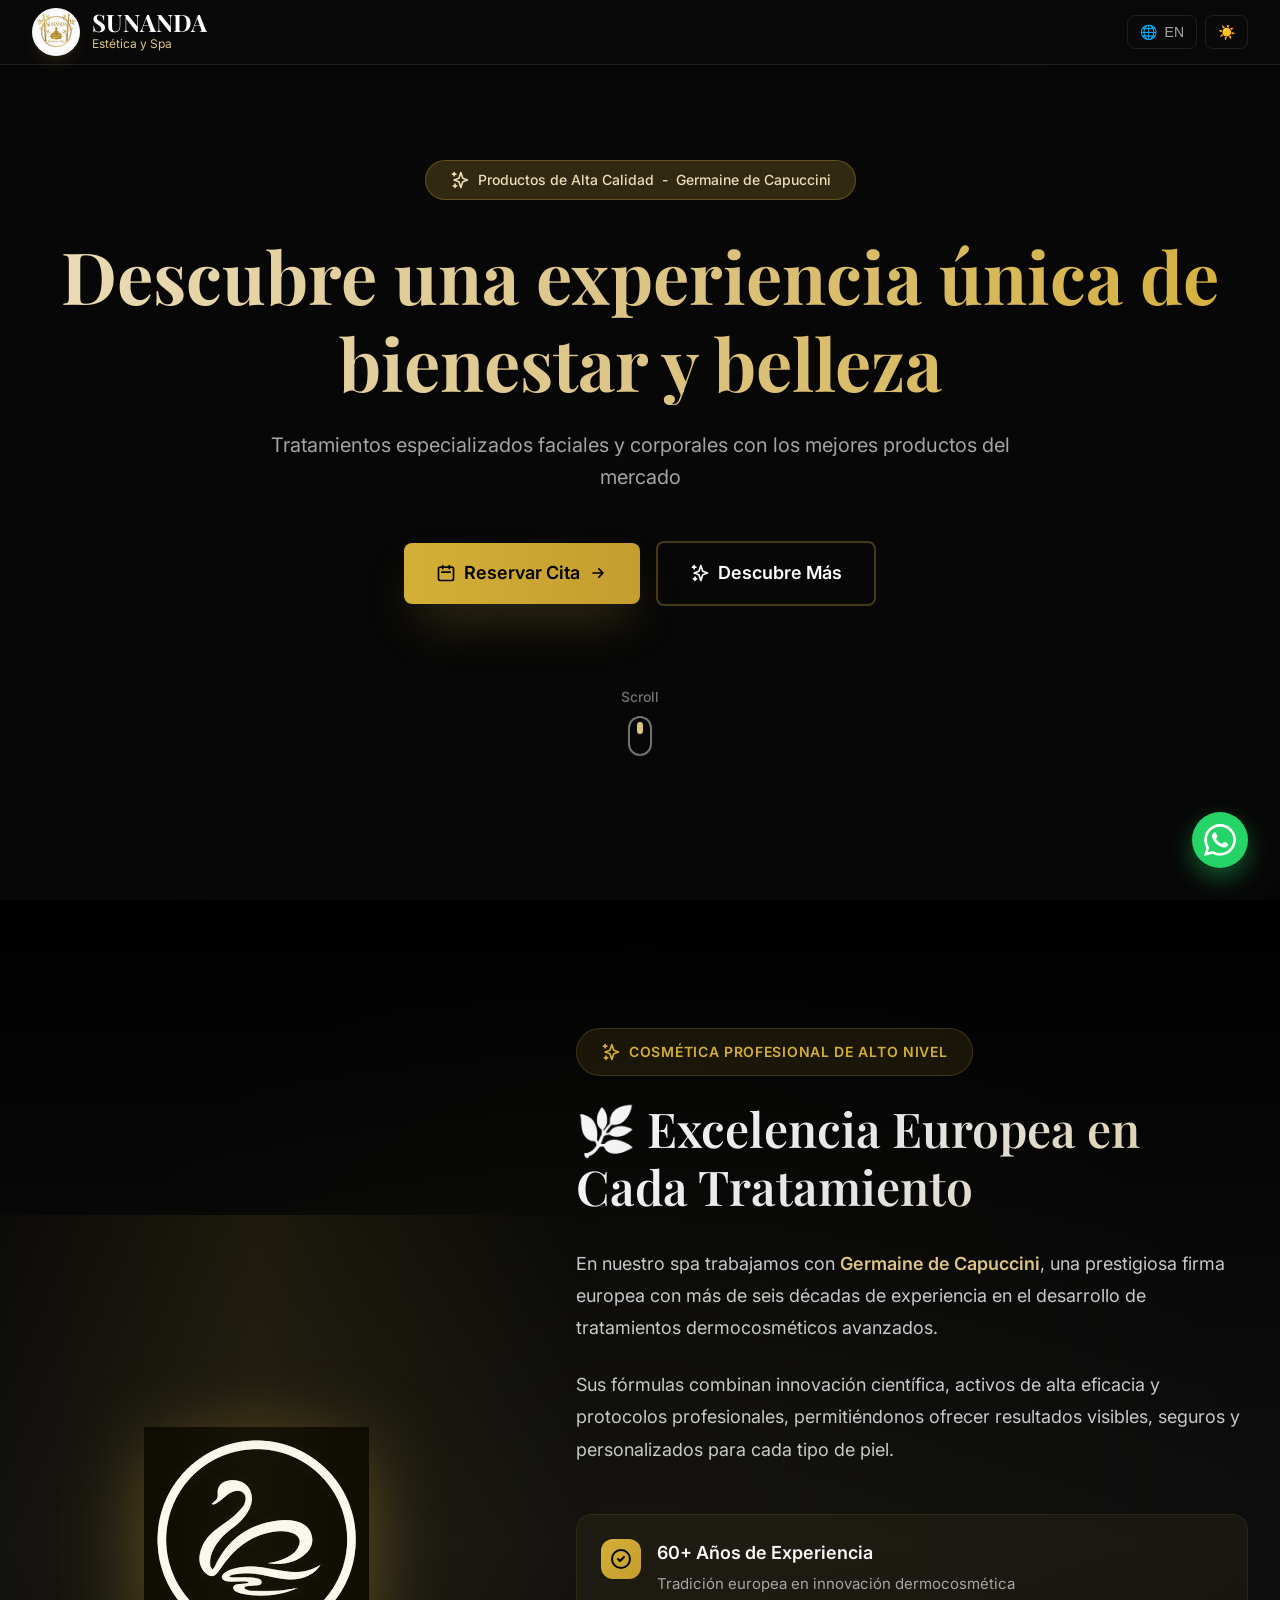
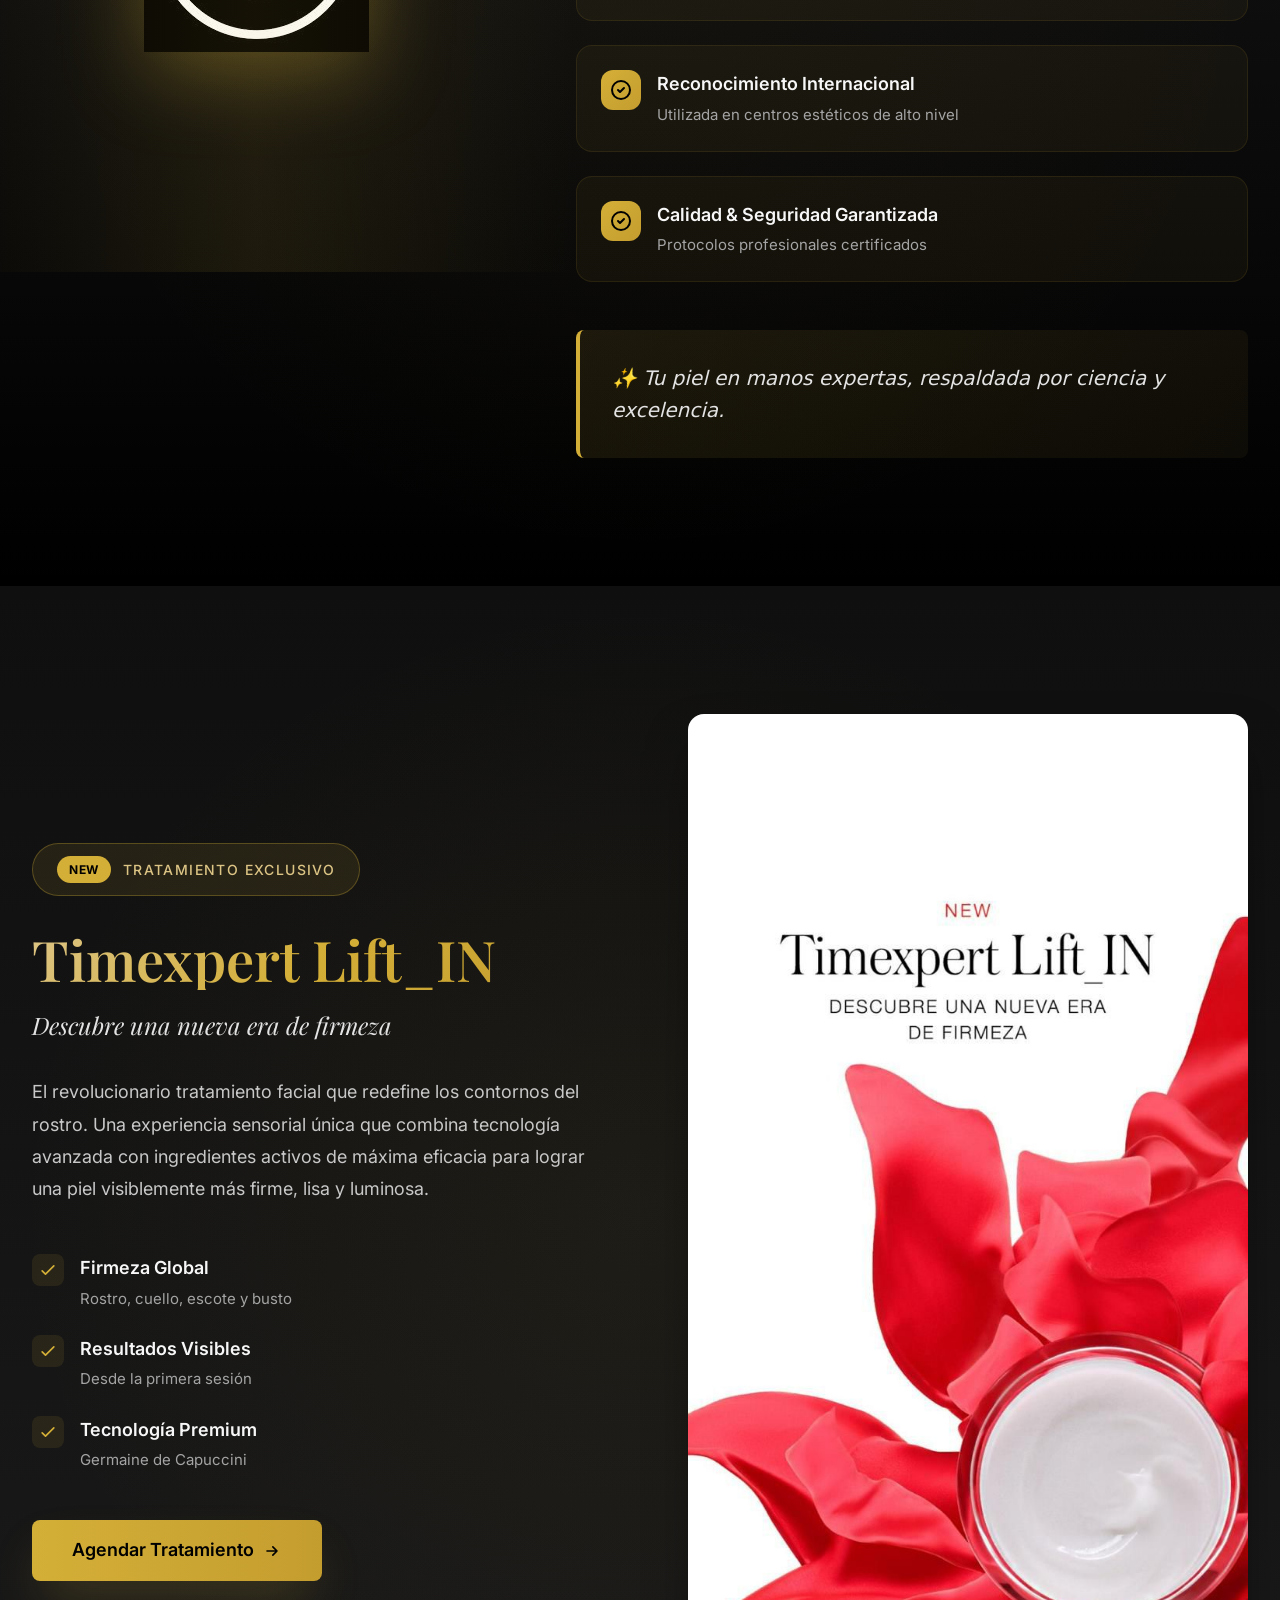
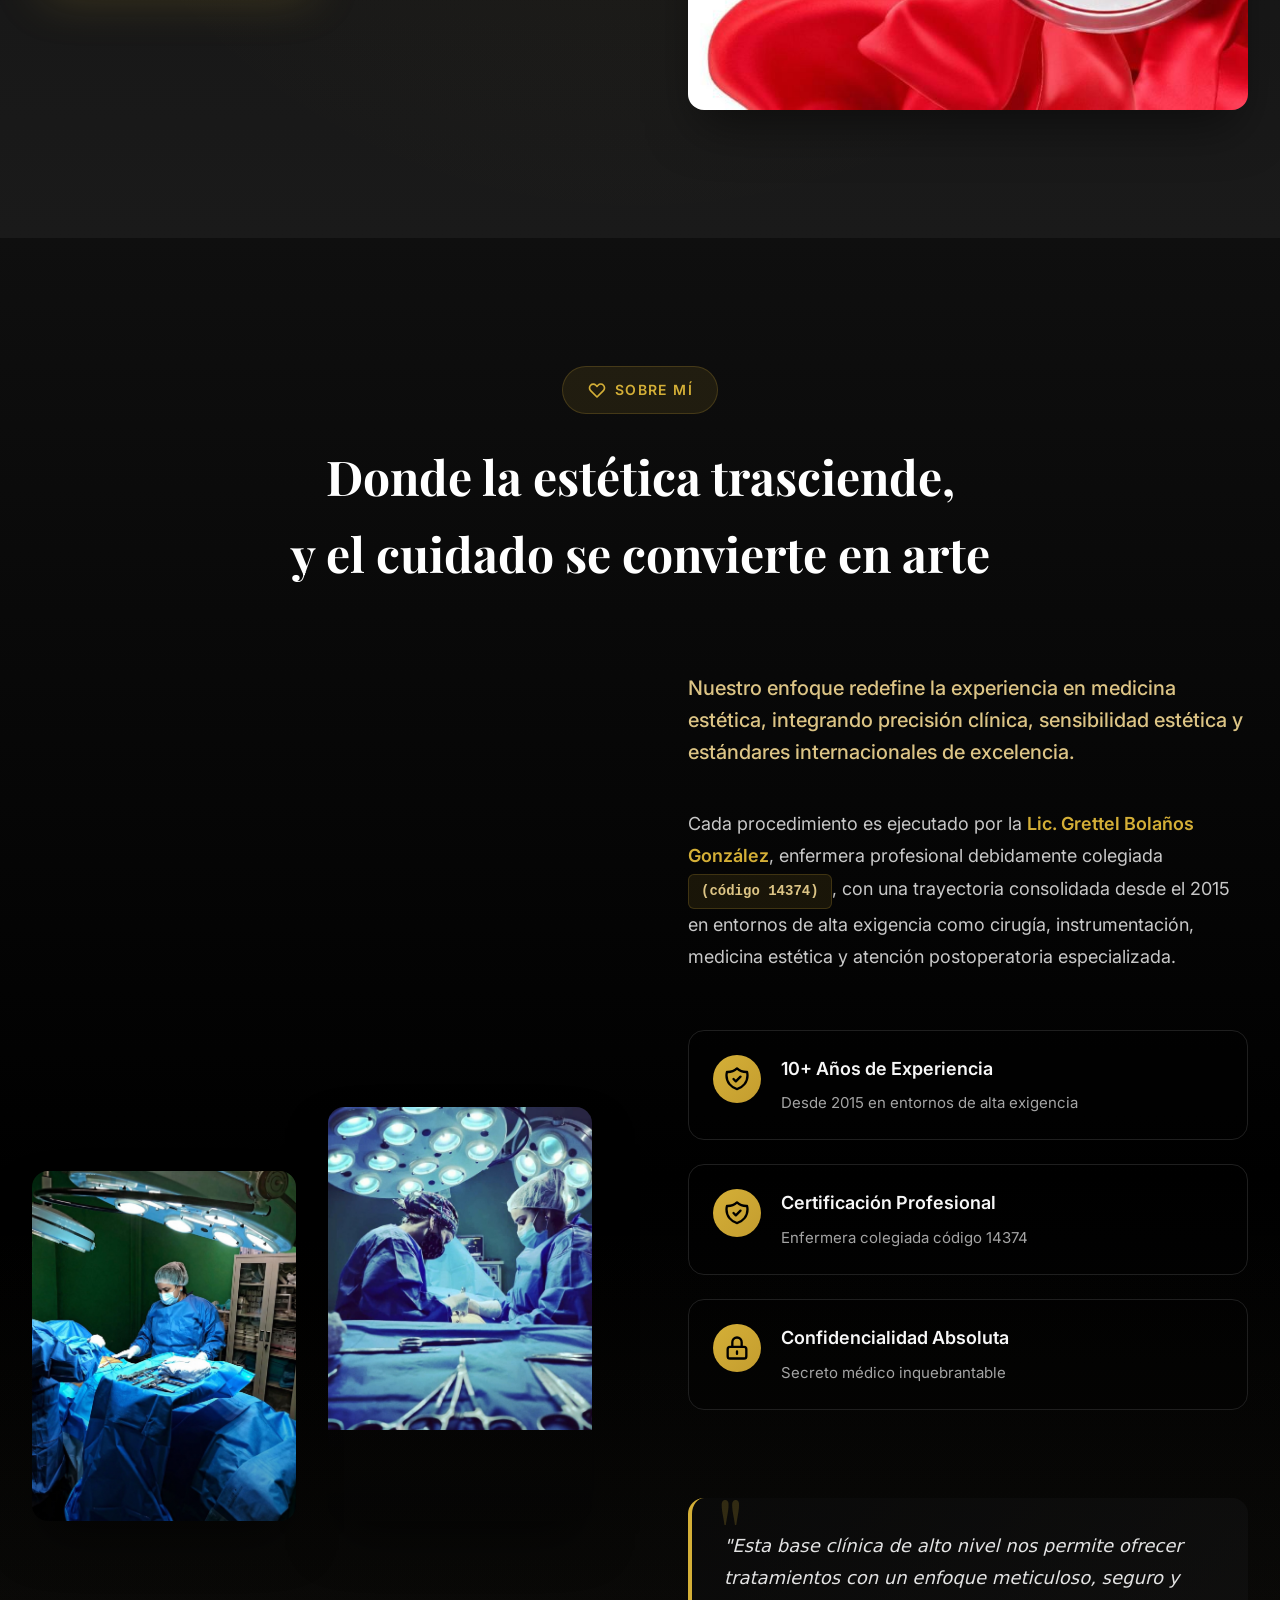
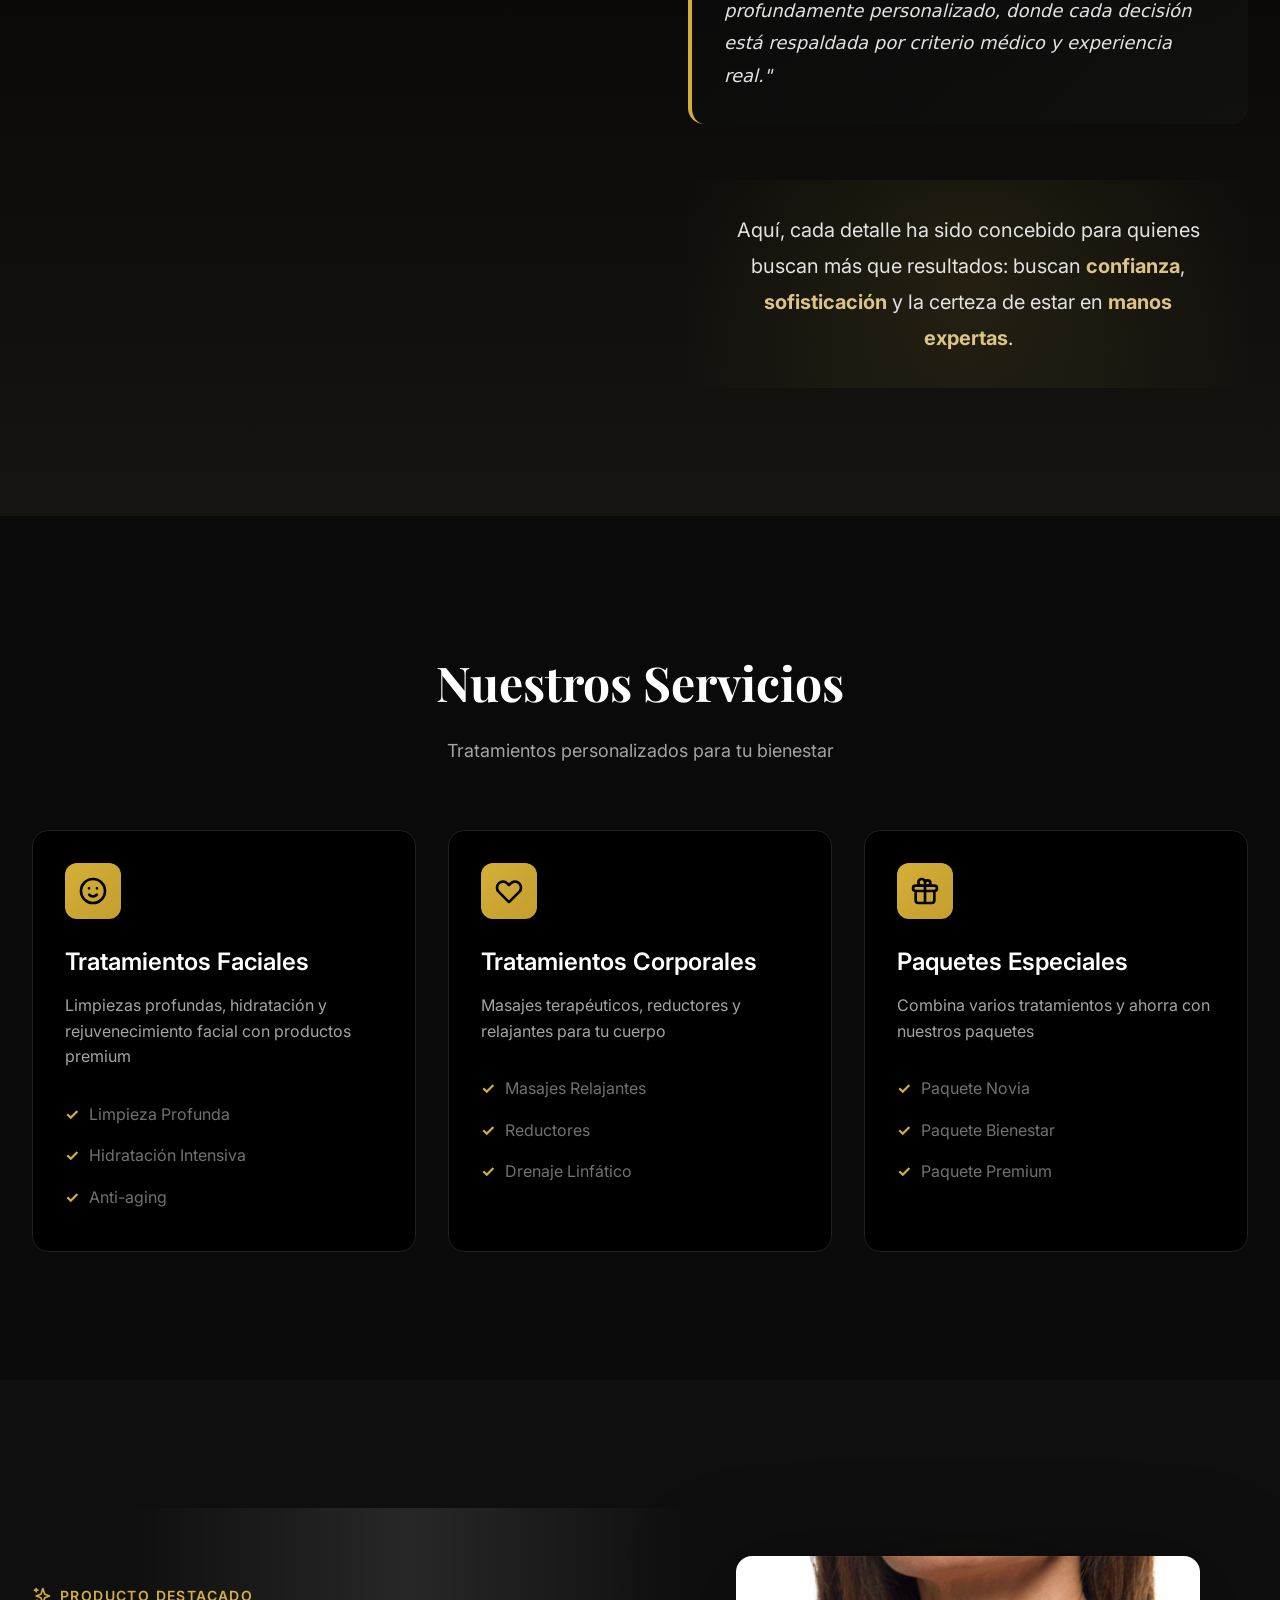
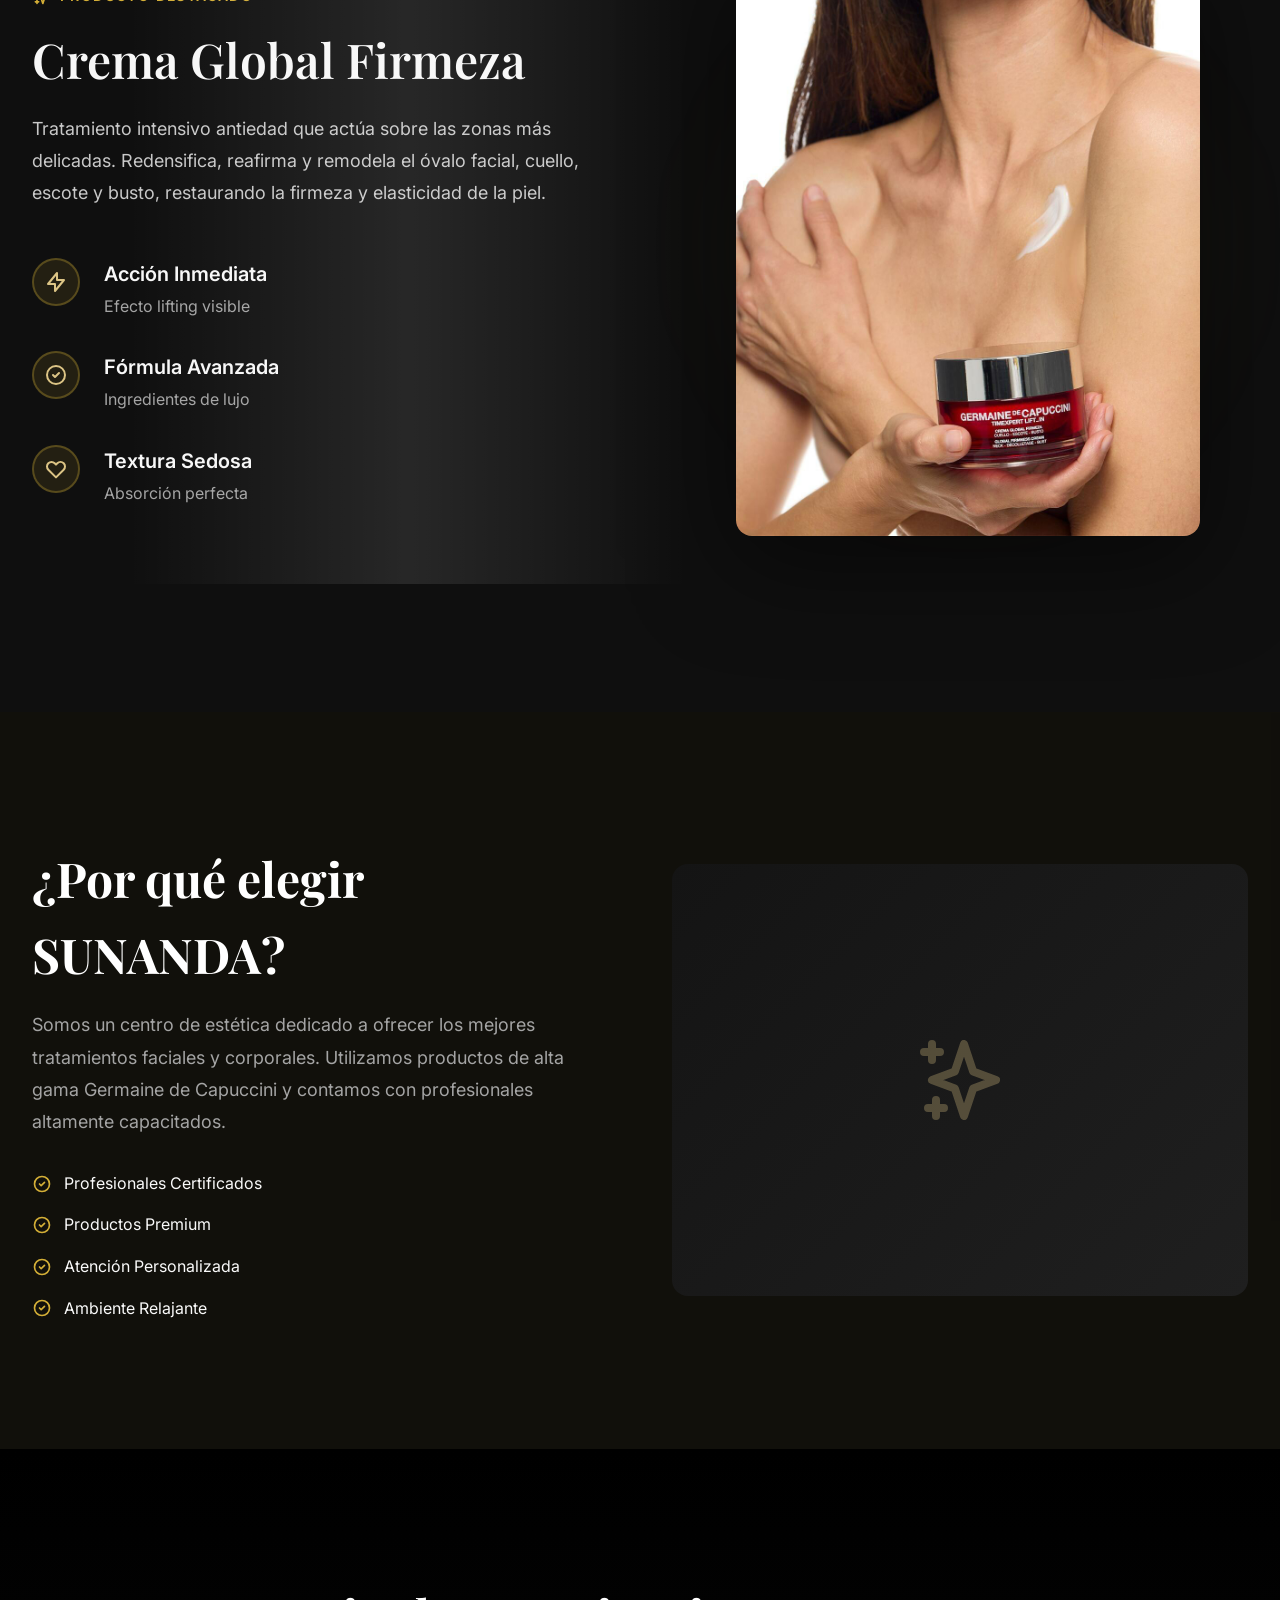
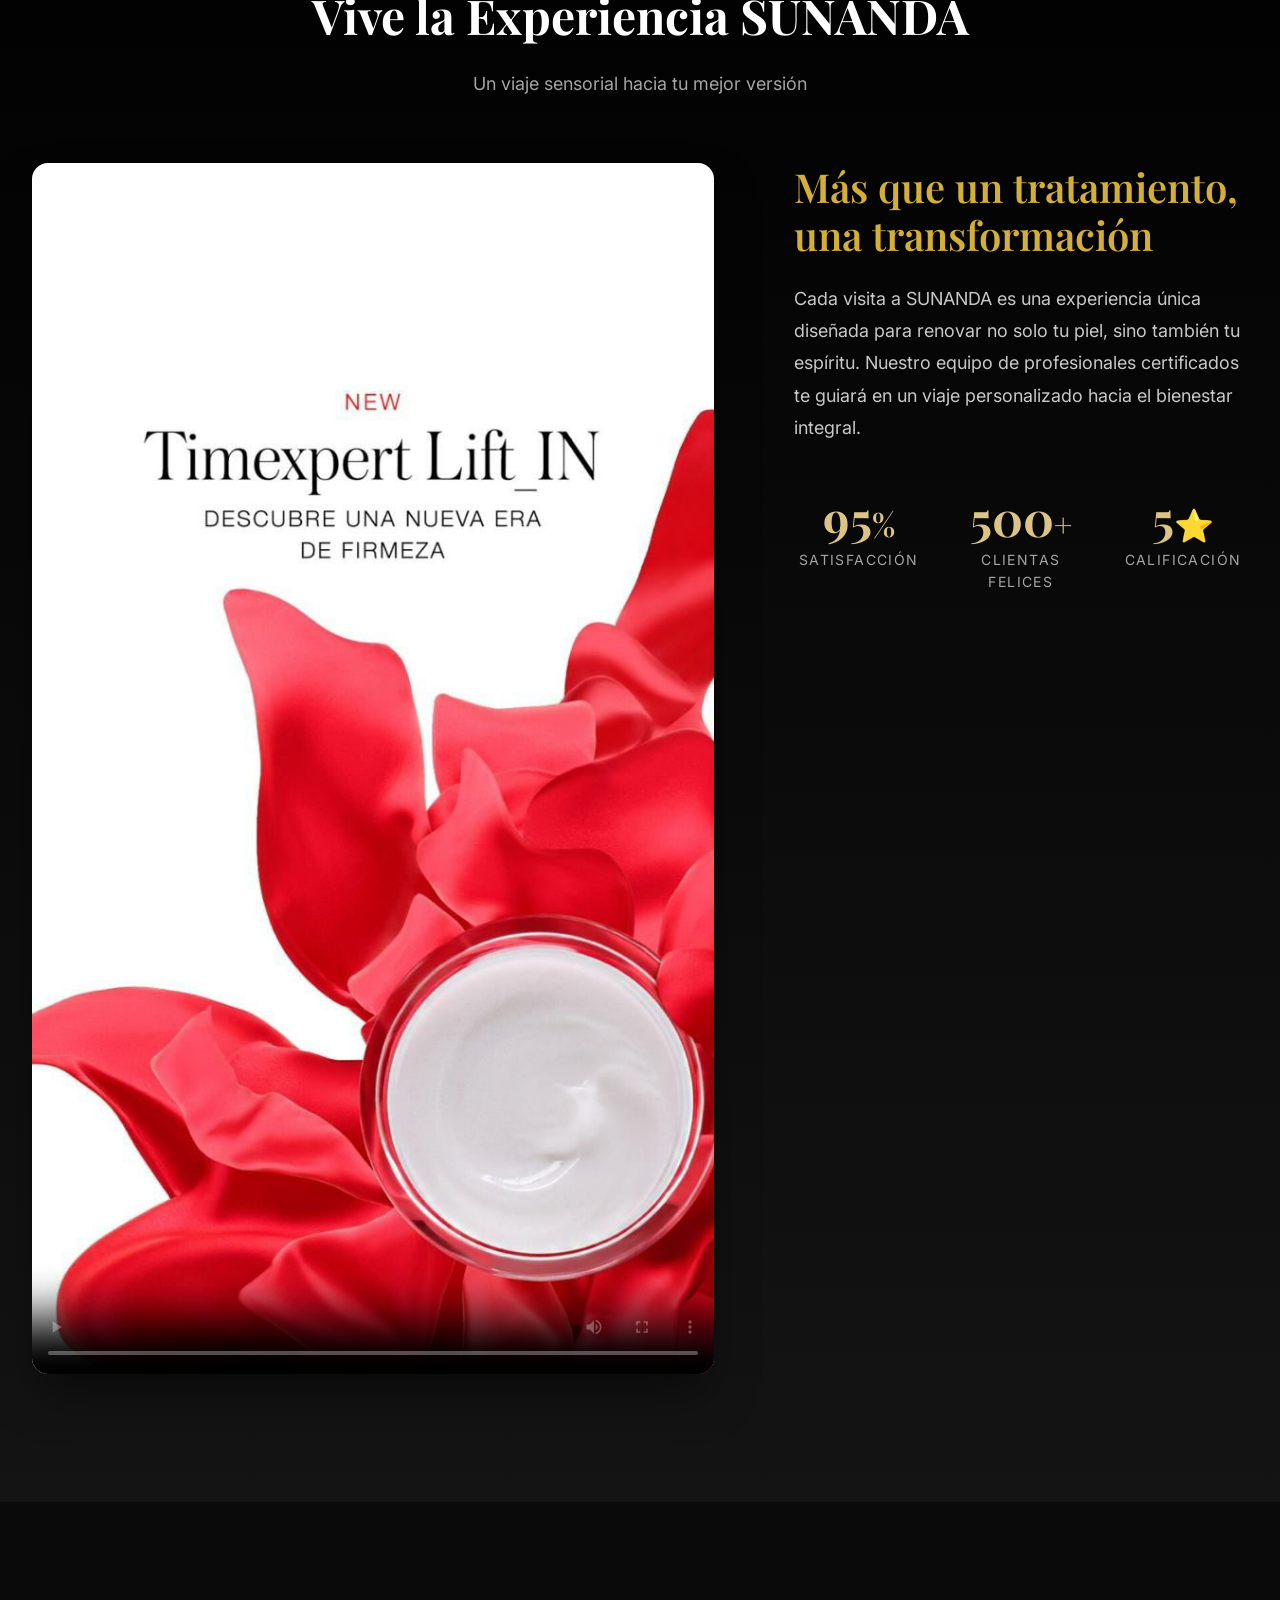
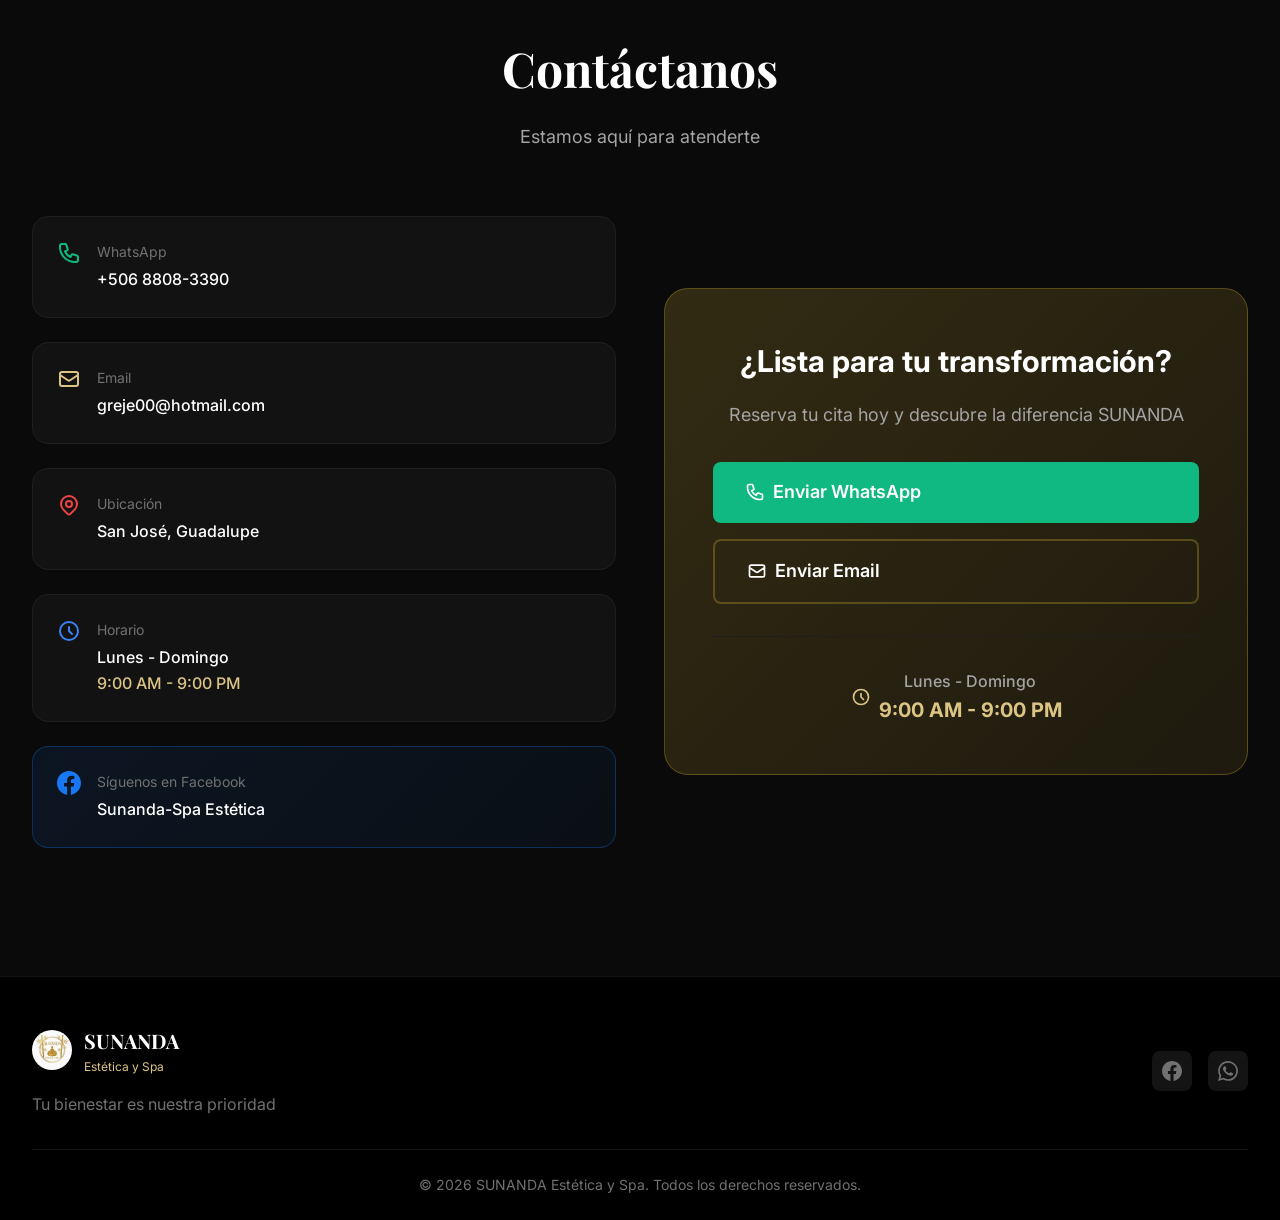
==== commit d3ae18ed: "Actualizar index.html" ====
--- a/index.html
+++ b/index.html
@@ -299,7 +299,7 @@
                     </p>
                     
                     <p class="prof-description">
-                        Cada procedimiento es ejecutado por <strong>Grettel</strong>, enfermera profesional debidamente colegiada <span class="badge-code">(código 14374)</span>, con una trayectoria consolidada desde el 2015 en entornos de alta exigencia como cirugía, instrumentación, medicina estética y atención postoperatoria especializada.
+                        Cada procedimiento es ejecutado por la <strong> Lic. Grettel Bolaños González</strong>, enfermera profesional debidamente colegiada <span class="badge-code">(código 14374)</span>, con una trayectoria consolidada desde el 2015 en entornos de alta exigencia como cirugía, instrumentación, medicina estética y atención postoperatoria especializada.
                     </p>
                     
                     <div class="prof-credentials">
--- a/styles.css
+++ b/styles.css
@@ -1,6 +1,7 @@
 /* ===================================
-   SUNANDA SPA - Premium Styles
+   SUNANDA SPA - Premium Styles COMPLETO
    Identidad: Negro elegante + Dorado premium
+   VERSION: 2.0 con Nuevas Secciones Integradas
    =================================== */
 
 /* ===== Variables ===== */
@@ -464,436 +465,6 @@
   margin: 0 auto;
 }
 
-/* ===== Services Grid ===== */
-.services-grid {
-  display: grid;
-  gap: 2rem;
-  grid-template-columns: 1fr;
-}
-
-@media (min-width: 768px) {
-  .services-grid {
-    grid-template-columns: repeat(2, 1fr);
-  }
-}
-
-@media (min-width: 1024px) {
-  .services-grid {
-    grid-template-columns: repeat(3, 1fr);
-  }
-}
-
-.service-card {
-  background: var(--dark-900);
-  border: 1px solid var(--dark-700);
-  border-radius: 1rem;
-  padding: 2rem;
-  transition: all 0.3s ease;
-}
-
-.service-card:hover {
-  transform: translateY(-4px);
-  border-color: var(--gold-500);
-  box-shadow: var(--shadow-gold-lg);
-}
-
-.service-icon {
-  width: 3.5rem;
-  height: 3.5rem;
-  display: flex;
-  align-items: center;
-  justify-content: center;
-  background: linear-gradient(135deg, var(--gold-500), var(--gold-600));
-  border-radius: 0.75rem;
-  margin-bottom: 1.5rem;
-  color: var(--dark-900);
-}
-
-.service-icon svg {
-  width: 2rem;
-  height: 2rem;
-}
-
-.service-title {
-  font-size: 1.5rem;
-  font-weight: 600;
-  color: #ffffff;
-  margin-bottom: 0.75rem;
-}
-
-.service-description {
-  color: var(--dark-300);
-  margin-bottom: 1.5rem;
-  line-height: 1.6;
-}
-
-.service-features {
-  list-style: none;
-  padding: 0;
-  margin: 0;
-}
-
-.service-features li {
-  padding: 0.5rem 0;
-  padding-left: 1.5rem;
-  color: var(--dark-400);
-  position: relative;
-}
-
-.service-features li::before {
-  content: "✓";
-  position: absolute;
-  left: 0;
-  color: var(--gold-500);
-  font-weight: 700;
-}
-
-/* ===== About Section ===== */
-.about-grid {
-  display: grid;
-  gap: 3rem;
-  align-items: center;
-}
-
-@media (min-width: 1024px) {
-  .about-grid {
-    grid-template-columns: 1fr 1fr;
-    gap: 4rem;
-  }
-}
-
-.about-text {
-  color: var(--dark-300);
-  font-size: 1.125rem;
-  line-height: 1.8;
-  margin-bottom: 2rem;
-}
-
-.about-features {
-  display: grid;
-  gap: 1rem;
-}
-
-.about-feature {
-  display: flex;
-  align-items: center;
-  gap: 0.75rem;
-}
-
-.about-feature .gold {
-  color: var(--gold-500);
-}
-
-.about-image {
-  border-radius: 1rem;
-  overflow: hidden;
-}
-
-.about-image-placeholder {
-  aspect-ratio: 4 / 3;
-  background: linear-gradient(135deg, var(--dark-800), var(--dark-700));
-  display: flex;
-  align-items: center;
-  justify-content: center;
-  color: var(--gold-400);
-}
-
-.about-image-placeholder svg {
-  width: 6rem;
-  height: 6rem;
-  opacity: 0.3;
-}
-
-/* ===== Contact Section ===== */
-.contact-grid {
-  display: grid;
-  gap: 3rem;
-}
-
-@media (min-width: 1024px) {
-  .contact-grid {
-    grid-template-columns: 1fr 1fr;
-  }
-}
-
-.contact-info {
-  display: flex;
-  flex-direction: column;
-  gap: 1.5rem;
-}
-
-.contact-card {
-  display: flex;
-  align-items: flex-start;
-  gap: 1rem;
-  padding: 1.5rem;
-  background: rgba(20, 20, 20, 0.8);
-  border: 1px solid var(--dark-700);
-  border-radius: 1rem;
-  text-decoration: none;
-  transition: all 0.3s ease;
-}
-
-.contact-card:hover {
-  transform: translateY(-2px);
-  border-color: var(--gold-500);
-  background: rgba(20, 20, 20, 0.9);
-}
-
-.contact-card.facebook {
-  background: linear-gradient(135deg, rgba(24, 119, 242, 0.1), rgba(24, 119, 242, 0.05));
-  border-color: rgba(24, 119, 242, 0.3);
-}
-
-.contact-card.facebook:hover {
-  border-color: rgba(24, 119, 242, 0.5);
-  background: linear-gradient(135deg, rgba(24, 119, 242, 0.15), rgba(24, 119, 242, 0.1));
-}
-
-.contact-icon {
-  flex-shrink: 0;
-  width: 1.5rem;
-  height: 1.5rem;
-}
-
-.contact-icon.green { color: #10b981; }
-.contact-icon.gold { color: var(--gold-400); }
-.contact-icon.red { color: #ef4444; }
-.contact-icon.blue { color: #3b82f6; }
-.contact-icon.facebook-icon { color: #1877f2; }
-
-.contact-icon svg {
-  width: 100%;
-  height: 100%;
-}
-
-.contact-label {
-  font-size: 0.875rem;
-  color: var(--dark-400);
-  margin-bottom: 0.25rem;
-}
-
-.contact-value {
-  color: #ffffff;
-  font-weight: 500;
-}
-
-.contact-cta {
-  display: flex;
-  flex-direction: column;
-  justify-content: center;
-}
-
-.cta-card {
-  background: linear-gradient(135deg, rgba(212, 175, 55, 0.2), rgba(212, 175, 55, 0.1));
-  border: 1px solid rgba(212, 175, 55, 0.3);
-  border-radius: 1.5rem;
-  padding: 3rem;
-  text-align: center;
-}
-
-.cta-title {
-  font-size: 1.875rem;
-  font-weight: 700;
-  color: #ffffff;
-  margin-bottom: 1rem;
-}
-
-.cta-text {
-  color: var(--dark-300);
-  font-size: 1.125rem;
-  margin-bottom: 2rem;
-}
-
-.cta-buttons {
-  display: flex;
-  flex-direction: column;
-  gap: 1rem;
-  margin-bottom: 2rem;
-}
-
-.cta-schedule {
-  display: flex;
-  align-items: center;
-  justify-content: center;
-  gap: 0.5rem;
-  padding-top: 2rem;
-  border-top: 1px solid var(--dark-700);
-  color: var(--dark-300);
-}
-
-.schedule-days {
-  font-weight: 500;
-}
-
-.schedule-hours {
-  font-weight: 700;
-  font-size: 1.25rem;
-  color: var(--gold-400);
-}
-
-.gold {
-  color: var(--gold-400);
-}
-
-/* ===== Footer ===== */
-.footer {
-  background: var(--dark-900);
-  border-top: 1px solid var(--dark-800);
-  padding: 3rem 0 1.5rem;
-}
-
-.footer-content {
-  display: flex;
-  flex-direction: column;
-  align-items: center;
-  gap: 2rem;
-  margin-bottom: 2rem;
-}
-
-@media (min-width: 768px) {
-  .footer-content {
-    flex-direction: row;
-    justify-content: space-between;
-  }
-}
-
-.footer-logo {
-  display: flex;
-  align-items: center;
-  gap: 0.75rem;
-  margin-bottom: 1rem;
-}
-
-.footer-logo img {
-  width: 2.5rem;
-  height: 2.5rem;
-  border-radius: 50%;
-}
-
-.footer-logo-title {
-  font-family: var(--font-serif);
-  font-size: 1.25rem;
-  font-weight: 700;
-  color: #ffffff;
-  margin: 0;
-}
-
-.footer-logo-subtitle {
-  font-size: 0.75rem;
-  color: var(--gold-400);
-  margin: 0;
-}
-
-.footer-tagline {
-  color: var(--dark-400);
-  margin: 0;
-}
-
-.footer-social {
-  display: flex;
-  gap: 1rem;
-}
-
-.social-link {
-  width: 2.5rem;
-  height: 2.5rem;
-  display: flex;
-  align-items: center;
-  justify-content: center;
-  border-radius: 0.5rem;
-  background: var(--dark-800);
-  color: var(--dark-400);
-  transition: all 0.3s ease;
-}
-
-.social-link:hover {
-  background: var(--gold-500);
-  color: var(--dark-900);
-  transform: translateY(-2px);
-}
-
-.social-link svg {
-  width: 1.25rem;
-  height: 1.25rem;
-}
-
-.footer-bottom {
-  text-align: center;
-  padding-top: 1.5rem;
-  border-top: 1px solid var(--dark-800);
-  color: var(--dark-400);
-  font-size: 0.875rem;
-}
-
-/* ===== WhatsApp Float ===== */
-.whatsapp-float {
-  position: fixed;
-  bottom: 2rem;
-  right: 2rem;
-  width: 3.5rem;
-  height: 3.5rem;
-  background: #25d366;
-  border-radius: 50%;
-  display: flex;
-  align-items: center;
-  justify-content: center;
-  color: #ffffff;
-  box-shadow: 0 10px 25px rgba(37, 211, 102, 0.4);
-  z-index: 100;
-  transition: all 0.3s ease;
-  animation: pulse 2s ease-in-out infinite;
-}
-
-.whatsapp-float:hover {
-  transform: scale(1.1);
-  box-shadow: 0 15px 35px rgba(37, 211, 102, 0.6);
-}
-
-.whatsapp-float svg {
-  width: 2rem;
-  height: 2rem;
-}
-
-@keyframes pulse {
-  0%, 100% {
-    box-shadow: 0 10px 25px rgba(37, 211, 102, 0.4);
-  }
-  50% {
-    box-shadow: 0 10px 35px rgba(37, 211, 102, 0.6);
-  }
-}
-
-/* ===== Animations ===== */
-@keyframes fadeIn {
-  from {
-    opacity: 0;
-  }
-  to {
-    opacity: 1;
-  }
-}
-
-@keyframes fadeInUp {
-  from {
-    opacity: 0;
-    transform: translateY(20px);
-  }
-  to {
-    opacity: 1;
-    transform: translateY(0);
-  }
-}
-
-/* ===== Utilities ===== */
-.hidden {
-  display: none !important;
-}
-
-/* ===================================
-   PREMIUM SECTIONS STYLES
-   =================================== */
-
 /* ===== Hero Video Background ===== */
 .hero-video-wrapper {
   position: absolute;
@@ -945,6 +516,246 @@
   z-index: 2;
 }
 
+/* ===================================
+   NUEVA SECCIÓN 1: Brand Partnership
+   =================================== */
+
+.brand-partnership {
+  padding: 8rem 0;
+  background: linear-gradient(180deg, var(--dark-900) 0%, #0f0f0f 50%, var(--dark-900) 100%);
+  position: relative;
+  overflow: hidden;
+}
+
+.brand-partnership::before {
+  content: '';
+  position: absolute;
+  top: 0;
+  left: 0;
+  width: 100%;
+  height: 100%;
+  background: radial-gradient(ellipse at center, rgba(212, 175, 55, 0.03) 0%, transparent 70%);
+  pointer-events: none;
+}
+
+.brand-content {
+  display: grid;
+  grid-template-columns: 1fr;
+  gap: 4rem;
+  align-items: center;
+  position: relative;
+  z-index: 1;
+}
+
+@media (min-width: 1024px) {
+  .brand-content {
+    grid-template-columns: 0.8fr 1.2fr;
+    gap: 6rem;
+  }
+}
+
+.brand-logo-section {
+  display: flex;
+  align-items: center;
+  justify-content: center;
+}
+
+.brand-logo-wrapper {
+  position: relative;
+  padding: 3rem;
+  border-radius: 50%;
+  background: radial-gradient(circle, rgba(212, 175, 55, 0.1) 0%, transparent 70%);
+  animation: floatBrand 6s ease-in-out infinite;
+}
+
+.brand-logo {
+  width: 100%;
+  max-width: 280px;
+  height: auto;
+  filter: drop-shadow(0 20px 40px rgba(212, 175, 55, 0.3));
+  transition: transform 0.6s ease;
+}
+
+.brand-logo-wrapper:hover .brand-logo {
+  transform: scale(1.05);
+}
+
+@keyframes floatBrand {
+  0%, 100% {
+    transform: translateY(0);
+  }
+  50% {
+    transform: translateY(-20px);
+  }
+}
+
+.brand-badge {
+  display: inline-flex;
+  align-items: center;
+  gap: 0.5rem;
+  padding: 0.75rem 1.5rem;
+  background: rgba(212, 175, 55, 0.1);
+  border: 1px solid rgba(212, 175, 55, 0.2);
+  border-radius: 2rem;
+  margin-bottom: 1.5rem;
+  font-size: 0.875rem;
+  font-weight: 600;
+  color: var(--gold-500);
+  text-transform: uppercase;
+  letter-spacing: 0.05em;
+}
+
+.brand-badge .icon-sm {
+  width: 1.25rem;
+  height: 1.25rem;
+}
+
+.brand-title {
+  font-family: var(--font-serif);
+  font-size: 2.5rem;
+  font-weight: 600;
+  line-height: 1.2;
+  margin-bottom: 2rem;
+  background: linear-gradient(135deg, var(--dark-50) 0%, var(--dark-100) 50%, var(--gold-400) 100%);
+  -webkit-background-clip: text;
+  -webkit-text-fill-color: transparent;
+  background-clip: text;
+}
+
+@media (min-width: 768px) {
+  .brand-title {
+    font-size: 3rem;
+  }
+}
+
+.brand-description {
+  font-size: 1.125rem;
+  line-height: 1.8;
+  color: var(--dark-200);
+  margin-bottom: 1.5rem;
+}
+
+.brand-description strong {
+  color: var(--gold-400);
+  font-weight: 600;
+}
+
+.brand-highlights {
+  display: flex;
+  flex-direction: column;
+  gap: 1.5rem;
+  margin-top: 3rem;
+  margin-bottom: 3rem;
+}
+
+.highlight-item {
+  display: flex;
+  align-items: flex-start;
+  gap: 1rem;
+  padding: 1.5rem;
+  background: rgba(212, 175, 55, 0.05);
+  border: 1px solid rgba(212, 175, 55, 0.1);
+  border-radius: 1rem;
+  transition: all 0.3s ease;
+}
+
+.highlight-item:hover {
+  background: rgba(212, 175, 55, 0.08);
+  border-color: rgba(212, 175, 55, 0.2);
+  transform: translateX(8px);
+}
+
+.highlight-icon {
+  width: 2.5rem;
+  height: 2.5rem;
+  background: linear-gradient(135deg, var(--gold-500), var(--gold-600));
+  border-radius: 0.75rem;
+  display: flex;
+  align-items: center;
+  justify-content: center;
+  flex-shrink: 0;
+}
+
+.highlight-icon svg {
+  width: 1.5rem;
+  height: 1.5rem;
+  color: var(--dark-900);
+}
+
+.highlight-text h4 {
+  font-size: 1.125rem;
+  font-weight: 600;
+  color: var(--dark-50);
+  margin-bottom: 0.25rem;
+}
+
+.highlight-text p {
+  font-size: 0.938rem;
+  color: var(--dark-300);
+  line-height: 1.6;
+}
+
+.brand-quote {
+  margin-top: 2rem;
+  padding: 2rem;
+  background: linear-gradient(135deg, rgba(212, 175, 55, 0.1), rgba(212, 175, 55, 0.05));
+  border-left: 4px solid var(--gold-500);
+  border-radius: 0.5rem;
+}
+
+.quote-text {
+  font-size: 1.25rem;
+  font-style: italic;
+  color: var(--gold-300);
+  margin: 0;
+  line-height: 1.6;
+}
+
+.quote-text em {
+  color: var(--dark-100);
+}
+
+@media (max-width: 1023px) {
+  .brand-partnership {
+    padding: 5rem 0;
+  }
+
+  .brand-content {
+    text-align: center;
+  }
+
+  .brand-logo-wrapper {
+    max-width: 240px;
+    margin: 0 auto;
+  }
+}
+
+.brand-logo-wrapper::after {
+  content: '';
+  position: absolute;
+  top: -50%;
+  left: -50%;
+  width: 200%;
+  height: 200%;
+  background: linear-gradient(
+    90deg,
+    transparent,
+    rgba(212, 175, 55, 0.1),
+    transparent
+  );
+  animation: shimmer 8s linear infinite;
+  pointer-events: none;
+}
+
+@keyframes shimmer {
+  0% {
+    background-position: -1000px 0;
+  }
+  100% {
+    background-position: 1000px 0;
+  }
+}
+
 /* ===== Signature Treatment Section ===== */
 .signature-treatment {
   padding: 8rem 0;
@@ -1159,6 +970,425 @@
   }
 }
 
+/* ===================================
+   NUEVA SECCIÓN 2: About Professional
+   =================================== */
+
+.about-professional {
+  padding: 8rem 0;
+  background: linear-gradient(180deg, #0f0f0f 0%, var(--dark-900) 50%, #0f0f0f 100%);
+  position: relative;
+  overflow: hidden;
+}
+
+.about-professional::after {
+  content: '';
+  position: absolute;
+  bottom: 0;
+  left: 0;
+  width: 100%;
+  height: 50%;
+  background: linear-gradient(to top, rgba(212, 175, 55, 0.03), transparent);
+  pointer-events: none;
+}
+
+.professional-header {
+  text-align: center;
+  margin-bottom: 5rem;
+  position: relative;
+  z-index: 1;
+}
+
+.section-badge {
+  display: inline-flex;
+  align-items: center;
+  gap: 0.5rem;
+  padding: 0.75rem 1.5rem;
+  background: rgba(212, 175, 55, 0.1);
+  border: 1px solid rgba(212, 175, 55, 0.2);
+  border-radius: 2rem;
+  margin-bottom: 1.5rem;
+  font-size: 0.875rem;
+  font-weight: 600;
+  color: var(--gold-500);
+  text-transform: uppercase;
+  letter-spacing: 0.1em;
+}
+
+.section-badge .icon-sm {
+  width: 1.25rem;
+  height: 1.25rem;
+}
+
+.professional-content {
+  display: grid;
+  grid-template-columns: 1fr;
+  gap: 4rem;
+  align-items: center;
+  position: relative;
+  z-index: 1;
+}
+
+@media (min-width: 1024px) {
+  .professional-content {
+    grid-template-columns: 1fr 1fr;
+    gap: 6rem;
+  }
+}
+
+.professional-images {
+  position: relative;
+  display: grid;
+  grid-template-columns: 1fr 1fr;
+  gap: 2rem;
+}
+
+.prof-image-primary,
+.prof-image-secondary {
+  position: relative;
+  border-radius: 1rem;
+  overflow: hidden;
+  box-shadow: 0 25px 50px -12px rgba(0, 0, 0, 0.5);
+  transition: transform 0.6s ease;
+}
+
+.prof-image-primary:hover,
+.prof-image-secondary:hover {
+  transform: translateY(-8px);
+  box-shadow: 0 35px 60px -12px rgba(0, 0, 0, 0.6);
+}
+
+.prof-image-primary {
+  grid-column: 1 / 2;
+  margin-top: 2rem;
+}
+
+.prof-image-secondary {
+  grid-column: 2 / 3;
+  margin-top: -2rem;
+}
+
+.prof-image-primary img,
+.prof-image-secondary img {
+  width: 100%;
+  height: auto;
+  display: block;
+  transition: transform 0.6s ease;
+}
+
+.prof-image-primary:hover img,
+.prof-image-secondary:hover img {
+  transform: scale(1.05);
+}
+
+.prof-image-primary::before,
+.prof-image-secondary::before {
+  content: '';
+  position: absolute;
+  top: 0;
+  left: 0;
+  width: 100%;
+  height: 100%;
+  background: linear-gradient(to bottom, transparent 60%, rgba(0, 0, 0, 0.3));
+  z-index: 1;
+  pointer-events: none;
+}
+
+.professional-text {
+  display: flex;
+  flex-direction: column;
+  gap: 1.5rem;
+}
+
+.prof-intro {
+  font-size: 1.25rem;
+  font-weight: 500;
+  line-height: 1.6;
+  color: var(--gold-400);
+  margin-bottom: 1rem;
+}
+
+.prof-description {
+  font-size: 1.125rem;
+  line-height: 1.8;
+  color: var(--dark-200);
+}
+
+.prof-description strong {
+  color: var(--gold-500);
+  font-weight: 600;
+}
+
+.badge-code {
+  display: inline-block;
+  padding: 0.25rem 0.75rem;
+  background: rgba(212, 175, 55, 0.1);
+  border: 1px solid rgba(212, 175, 55, 0.2);
+  border-radius: 0.375rem;
+  font-family: monospace;
+  font-size: 0.875rem;
+  color: var(--gold-400);
+  font-weight: 600;
+}
+
+.prof-credentials {
+  display: flex;
+  flex-direction: column;
+  gap: 1.5rem;
+  margin-top: 2rem;
+  margin-bottom: 2rem;
+}
+
+.credential-item {
+  display: flex;
+  align-items: flex-start;
+  gap: 1.25rem;
+  padding: 1.5rem;
+  background: rgba(0, 0, 0, 0.3);
+  border: 1px solid var(--dark-700);
+  border-radius: 1rem;
+  transition: all 0.3s ease;
+}
+
+.credential-item:hover {
+  background: rgba(212, 175, 55, 0.05);
+  border-color: rgba(212, 175, 55, 0.2);
+  transform: translateY(-4px);
+}
+
+.credential-icon {
+  width: 3rem;
+  height: 3rem;
+  background: linear-gradient(135deg, var(--gold-500), var(--gold-600));
+  border-radius: 50%;
+  display: flex;
+  align-items: center;
+  justify-content: center;
+  flex-shrink: 0;
+}
+
+.credential-icon svg {
+  width: 1.75rem;
+  height: 1.75rem;
+  color: var(--dark-900);
+}
+
+.credential-text h4 {
+  font-size: 1.125rem;
+  font-weight: 600;
+  color: var(--dark-50);
+  margin-bottom: 0.5rem;
+}
+
+.credential-text p {
+  font-size: 0.938rem;
+  color: var(--dark-300);
+  line-height: 1.6;
+}
+
+.prof-quote {
+  margin-top: 2rem;
+  padding: 2rem;
+  background: linear-gradient(135deg, rgba(10, 10, 10, 0.8), rgba(20, 20, 20, 0.6));
+  border-left: 4px solid var(--gold-500);
+  border-radius: 1rem;
+  position: relative;
+}
+
+.prof-quote::before {
+  content: '"';
+  position: absolute;
+  top: -1rem;
+  left: 1.5rem;
+  font-family: var(--font-serif);
+  font-size: 6rem;
+  color: rgba(212, 175, 55, 0.2);
+  line-height: 1;
+  pointer-events: none;
+}
+
+.prof-quote blockquote {
+  margin: 0;
+}
+
+.prof-quote p {
+  font-size: 1.125rem;
+  font-style: italic;
+  color: var(--dark-100);
+  line-height: 1.8;
+  margin: 0;
+  position: relative;
+  z-index: 1;
+}
+
+.prof-values {
+  margin-top: 2rem;
+  padding: 2rem;
+  background: radial-gradient(circle at center, rgba(212, 175, 55, 0.1), transparent);
+  border-radius: 1rem;
+  text-align: center;
+}
+
+.value-statement {
+  font-size: 1.25rem;
+  line-height: 1.8;
+  color: var(--dark-100);
+  margin: 0;
+}
+
+.value-statement strong {
+  font-weight: 700;
+}
+
+@media (max-width: 1023px) {
+  .about-professional {
+    padding: 5rem 0;
+  }
+
+  .professional-images {
+    grid-template-columns: 1fr;
+    gap: 1.5rem;
+  }
+
+  .prof-image-primary,
+  .prof-image-secondary {
+    grid-column: 1 / -1;
+    margin-top: 0;
+  }
+
+  .prof-intro {
+    font-size: 1.125rem;
+  }
+
+  .prof-description {
+    font-size: 1rem;
+  }
+
+  .prof-quote::before {
+    font-size: 4rem;
+    top: -0.5rem;
+  }
+
+  .value-statement {
+    font-size: 1.125rem;
+  }
+}
+
+@media (max-width: 640px) {
+  .professional-header .section-title {
+    font-size: 2rem;
+  }
+
+  .credential-item {
+    flex-direction: column;
+    text-align: center;
+  }
+
+  .credential-icon {
+    margin: 0 auto;
+  }
+
+  .brand-title {
+    font-size: 2rem;
+  }
+
+  .brand-description {
+    font-size: 1rem;
+  }
+
+  .highlight-text h4 {
+    font-size: 1rem;
+  }
+
+  .quote-text {
+    font-size: 1.125rem;
+  }
+}
+
+/* ===== Services Grid ===== */
+.services-grid {
+  display: grid;
+  gap: 2rem;
+  grid-template-columns: 1fr;
+}
+
+@media (min-width: 768px) {
+  .services-grid {
+    grid-template-columns: repeat(2, 1fr);
+  }
+}
+
+@media (min-width: 1024px) {
+  .services-grid {
+    grid-template-columns: repeat(3, 1fr);
+  }
+}
+
+.service-card {
+  background: var(--dark-900);
+  border: 1px solid var(--dark-700);
+  border-radius: 1rem;
+  padding: 2rem;
+  transition: all 0.3s ease;
+}
+
+.service-card:hover {
+  transform: translateY(-4px);
+  border-color: var(--gold-500);
+  box-shadow: var(--shadow-gold-lg);
+}
+
+.service-icon {
+  width: 3.5rem;
+  height: 3.5rem;
+  display: flex;
+  align-items: center;
+  justify-content: center;
+  background: linear-gradient(135deg, var(--gold-500), var(--gold-600));
+  border-radius: 0.75rem;
+  margin-bottom: 1.5rem;
+  color: var(--dark-900);
+}
+
+.service-icon svg {
+  width: 2rem;
+  height: 2rem;
+}
+
+.service-title {
+  font-size: 1.5rem;
+  font-weight: 600;
+  color: #ffffff;
+  margin-bottom: 0.75rem;
+}
+
+.service-description {
+  color: var(--dark-300);
+  margin-bottom: 1.5rem;
+  line-height: 1.6;
+}
+
+.service-features {
+  list-style: none;
+  padding: 0;
+  margin: 0;
+}
+
+.service-features li {
+  padding: 0.5rem 0;
+  padding-left: 1.5rem;
+  color: var(--dark-400);
+  position: relative;
+}
+
+.service-features li::before {
+  content: "✓";
+  position: absolute;
+  left: 0;
+  color: var(--gold-500);
+  font-weight: 700;
+}
+
 /* ===== Product Spotlight Section ===== */
 .product-spotlight {
   padding: 8rem 0;
@@ -1348,6 +1578,62 @@
   }
 }
 
+/* ===== About Section ===== */
+.about-grid {
+  display: grid;
+  gap: 3rem;
+  align-items: center;
+}
+
+@media (min-width: 1024px) {
+  .about-grid {
+    grid-template-columns: 1fr 1fr;
+    gap: 4rem;
+  }
+}
+
+.about-text {
+  color: var(--dark-300);
+  font-size: 1.125rem;
+  line-height: 1.8;
+  margin-bottom: 2rem;
+}
+
+.about-features {
+  display: grid;
+  gap: 1rem;
+}
+
+.about-feature {
+  display: flex;
+  align-items: center;
+  gap: 0.75rem;
+}
+
+.about-feature .gold {
+  color: var(--gold-500);
+}
+
+.about-image {
+  border-radius: 1rem;
+  overflow: hidden;
+}
+
+.about-image-placeholder {
+  aspect-ratio: 4 / 3;
+  background: linear-gradient(135deg, var(--dark-800), var(--dark-700));
+  display: flex;
+  align-items: center;
+  justify-content: center;
+  color: var(--gold-400);
+}
+
+.about-image-placeholder svg {
+  width: 6rem;
+  height: 6rem;
+  opacity: 0.3;
+}
+
 /* ===== Experience Gallery Section ===== */
 .experience-gallery {
   padding: 8rem 0;
@@ -1489,6 +1775,287 @@
   }
 }
 
+/* ===== Contact Section ===== */
+.contact-grid {
+  display: grid;
+  gap: 3rem;
+}
+
+@media (min-width: 1024px) {
+  .contact-grid {
+    grid-template-columns: 1fr 1fr;
+  }
+}
+
+.contact-info {
+  display: flex;
+  flex-direction: column;
+  gap: 1.5rem;
+}
+
+.contact-card {
+  display: flex;
+  align-items: flex-start;
+  gap: 1rem;
+  padding: 1.5rem;
+  background: rgba(20, 20, 20, 0.8);
+  border: 1px solid var(--dark-700);
+  border-radius: 1rem;
+  text-decoration: none;
+  transition: all 0.3s ease;
+}
+
+.contact-card:hover {
+  transform: translateY(-2px);
+  border-color: var(--gold-500);
+  background: rgba(20, 20, 20, 0.9);
+}
+
+.contact-card.facebook {
+  background: linear-gradient(135deg, rgba(24, 119, 242, 0.1), rgba(24, 119, 242, 0.05));
+  border-color: rgba(24, 119, 242, 0.3);
+}
+
+.contact-card.facebook:hover {
+  border-color: rgba(24, 119, 242, 0.5);
+  background: linear-gradient(135deg, rgba(24, 119, 242, 0.15), rgba(24, 119, 242, 0.1));
+}
+
+.contact-icon {
+  flex-shrink: 0;
+  width: 1.5rem;
+  height: 1.5rem;
+}
+
+.contact-icon.green { color: #10b981; }
+.contact-icon.gold { color: var(--gold-400); }
+.contact-icon.red { color: #ef4444; }
+.contact-icon.blue { color: #3b82f6; }
+.contact-icon.facebook-icon { color: #1877f2; }
+
+.contact-icon svg {
+  width: 100%;
+  height: 100%;
+}
+
+.contact-label {
+  font-size: 0.875rem;
+  color: var(--dark-400);
+  margin-bottom: 0.25rem;
+}
+
+.contact-value {
+  color: #ffffff;
+  font-weight: 500;
+}
+
+.contact-cta {
+  display: flex;
+  flex-direction: column;
+  justify-content: center;
+}
+
+.cta-card {
+  background: linear-gradient(135deg, rgba(212, 175, 55, 0.2), rgba(212, 175, 55, 0.1));
+  border: 1px solid rgba(212, 175, 55, 0.3);
+  border-radius: 1.5rem;
+  padding: 3rem;
+  text-align: center;
+}
+
+.cta-title {
+  font-size: 1.875rem;
+  font-weight: 700;
+  color: #ffffff;
+  margin-bottom: 1rem;
+}
+
+.cta-text {
+  color: var(--dark-300);
+  font-size: 1.125rem;
+  margin-bottom: 2rem;
+}
+
+.cta-buttons {
+  display: flex;
+  flex-direction: column;
+  gap: 1rem;
+  margin-bottom: 2rem;
+}
+
+.cta-schedule {
+  display: flex;
+  align-items: center;
+  justify-content: center;
+  gap: 0.5rem;
+  padding-top: 2rem;
+  border-top: 1px solid var(--dark-700);
+  color: var(--dark-300);
+}
+
+.schedule-days {
+  font-weight: 500;
+}
+
+.schedule-hours {
+  font-weight: 700;
+  font-size: 1.25rem;
+  color: var(--gold-400);
+}
+
+.gold {
+  color: var(--gold-400);
+}
+
+/* ===== Footer ===== */
+.footer {
+  background: var(--dark-900);
+  border-top: 1px solid var(--dark-800);
+  padding: 3rem 0 1.5rem;
+}
+
+.footer-content {
+  display: flex;
+  flex-direction: column;
+  align-items: center;
+  gap: 2rem;
+  margin-bottom: 2rem;
+}
+
+@media (min-width: 768px) {
+  .footer-content {
+    flex-direction: row;
+    justify-content: space-between;
+  }
+}
+
+.footer-logo {
+  display: flex;
+  align-items: center;
+  gap: 0.75rem;
+  margin-bottom: 1rem;
+}
+
+.footer-logo img {
+  width: 2.5rem;
+  height: 2.5rem;
+  border-radius: 50%;
+}
+
+.footer-logo-title {
+  font-family: var(--font-serif);
+  font-size: 1.25rem;
+  font-weight: 700;
+  color: #ffffff;
+  margin: 0;
+}
+
+.footer-logo-subtitle {
+  font-size: 0.75rem;
+  color: var(--gold-400);
+  margin: 0;
+}
+
+.footer-tagline {
+  color: var(--dark-400);
+  margin: 0;
+}
+
+.footer-social {
+  display: flex;
+  gap: 1rem;
+}
+
+.social-link {
+  width: 2.5rem;
+  height: 2.5rem;
+  display: flex;
+  align-items: center;
+  justify-content: center;
+  border-radius: 0.5rem;
+  background: var(--dark-800);
+  color: var(--dark-400);
+  transition: all 0.3s ease;
+}
+
+.social-link:hover {
+  background: var(--gold-500);
+  color: var(--dark-900);
+  transform: translateY(-2px);
+}
+
+.social-link svg {
+  width: 1.25rem;
+  height: 1.25rem;
+}
+
+.footer-bottom {
+  text-align: center;
+  padding-top: 1.5rem;
+  border-top: 1px solid var(--dark-800);
+  color: var(--dark-400);
+  font-size: 0.875rem;
+}
+
+/* ===== WhatsApp Float ===== */
+.whatsapp-float {
+  position: fixed;
+  bottom: 2rem;
+  right: 2rem;
+  width: 3.5rem;
+  height: 3.5rem;
+  background: #25d366;
+  border-radius: 50%;
+  display: flex;
+  align-items: center;
+  justify-content: center;
+  color: #ffffff;
+  box-shadow: 0 10px 25px rgba(37, 211, 102, 0.4);
+  z-index: 100;
+  transition: all 0.3s ease;
+  animation: pulse 2s ease-in-out infinite;
+}
+
+.whatsapp-float:hover {
+  transform: scale(1.1);
+  box-shadow: 0 15px 35px rgba(37, 211, 102, 0.6);
+}
+
+.whatsapp-float svg {
+  width: 2rem;
+  height: 2rem;
+}
+
+@keyframes pulse {
+  0%, 100% {
+    box-shadow: 0 10px 25px rgba(37, 211, 102, 0.4);
+  }
+  50% {
+    box-shadow: 0 10px 35px rgba(37, 211, 102, 0.6);
+  }
+}
+
+/* ===== Animations ===== */
+@keyframes fadeIn {
+  from {
+    opacity: 0;
+  }
+  to {
+    opacity: 1;
+  }
+}
+
+@keyframes fadeInUp {
+  from {
+    opacity: 0;
+    transform: translateY(20px);
+  }
+  to {
+    opacity: 1;
+    transform: translateY(0);
+  }
+}
+
 /* ===== AOS Animation Support ===== */
 [data-aos] {
   opacity: 0;
@@ -1532,3 +2099,8 @@
 [data-aos="zoom-in"].aos-animate {
   transform: scale(1);
 }
+
+/* ===== Utilities ===== */
+.hidden {
+  display: none !important;
+}
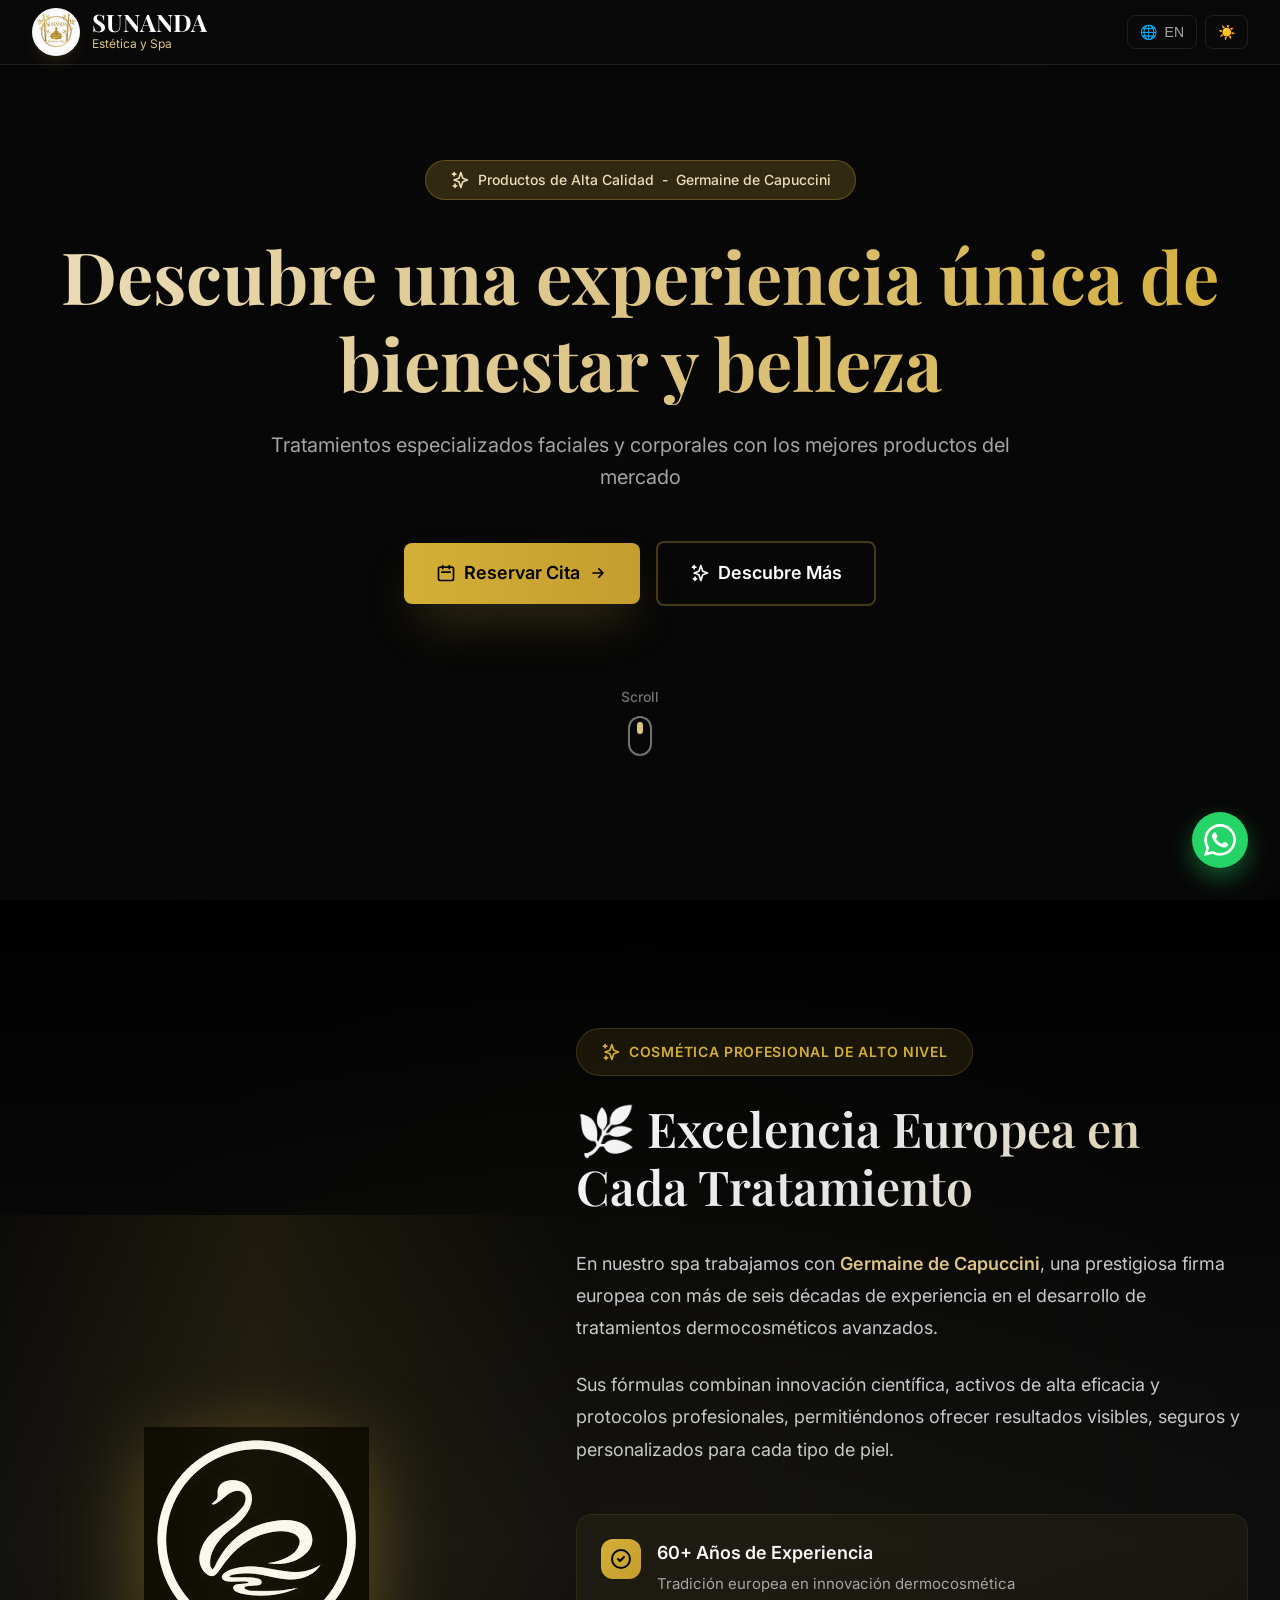
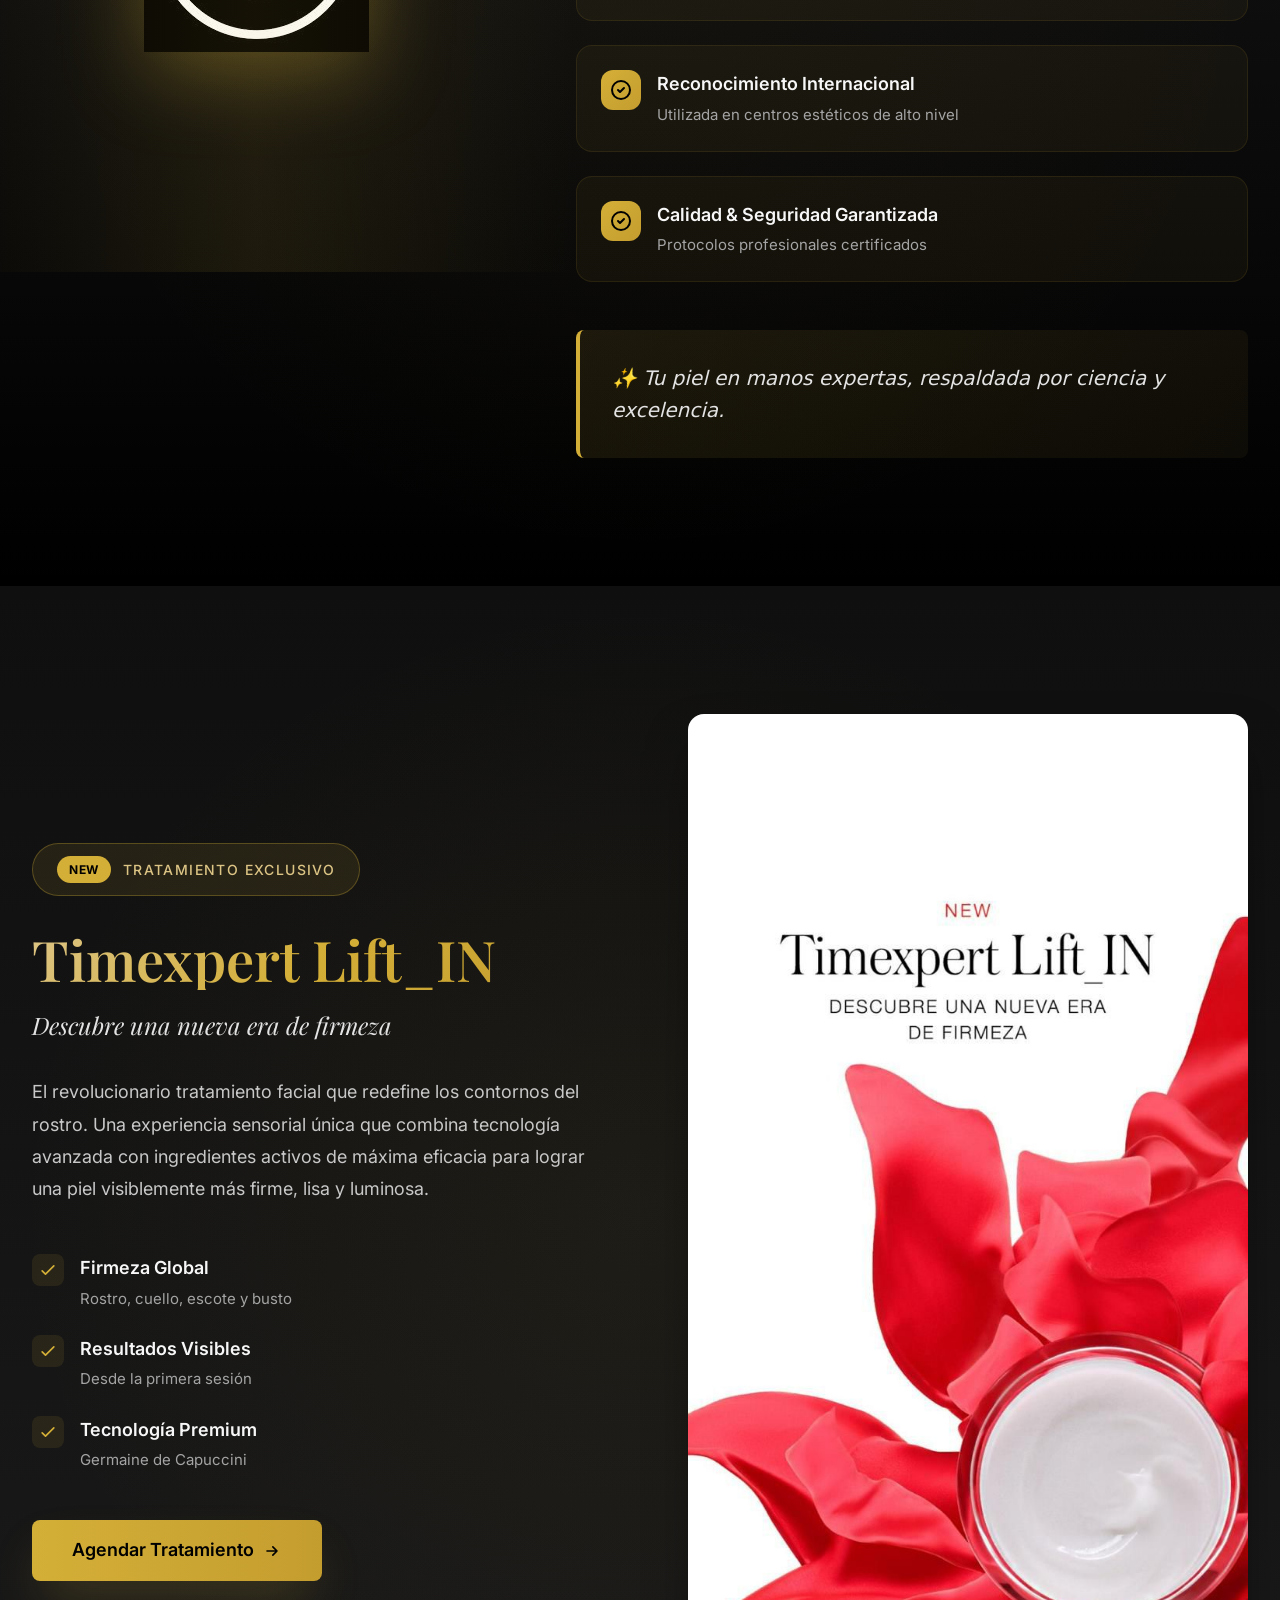
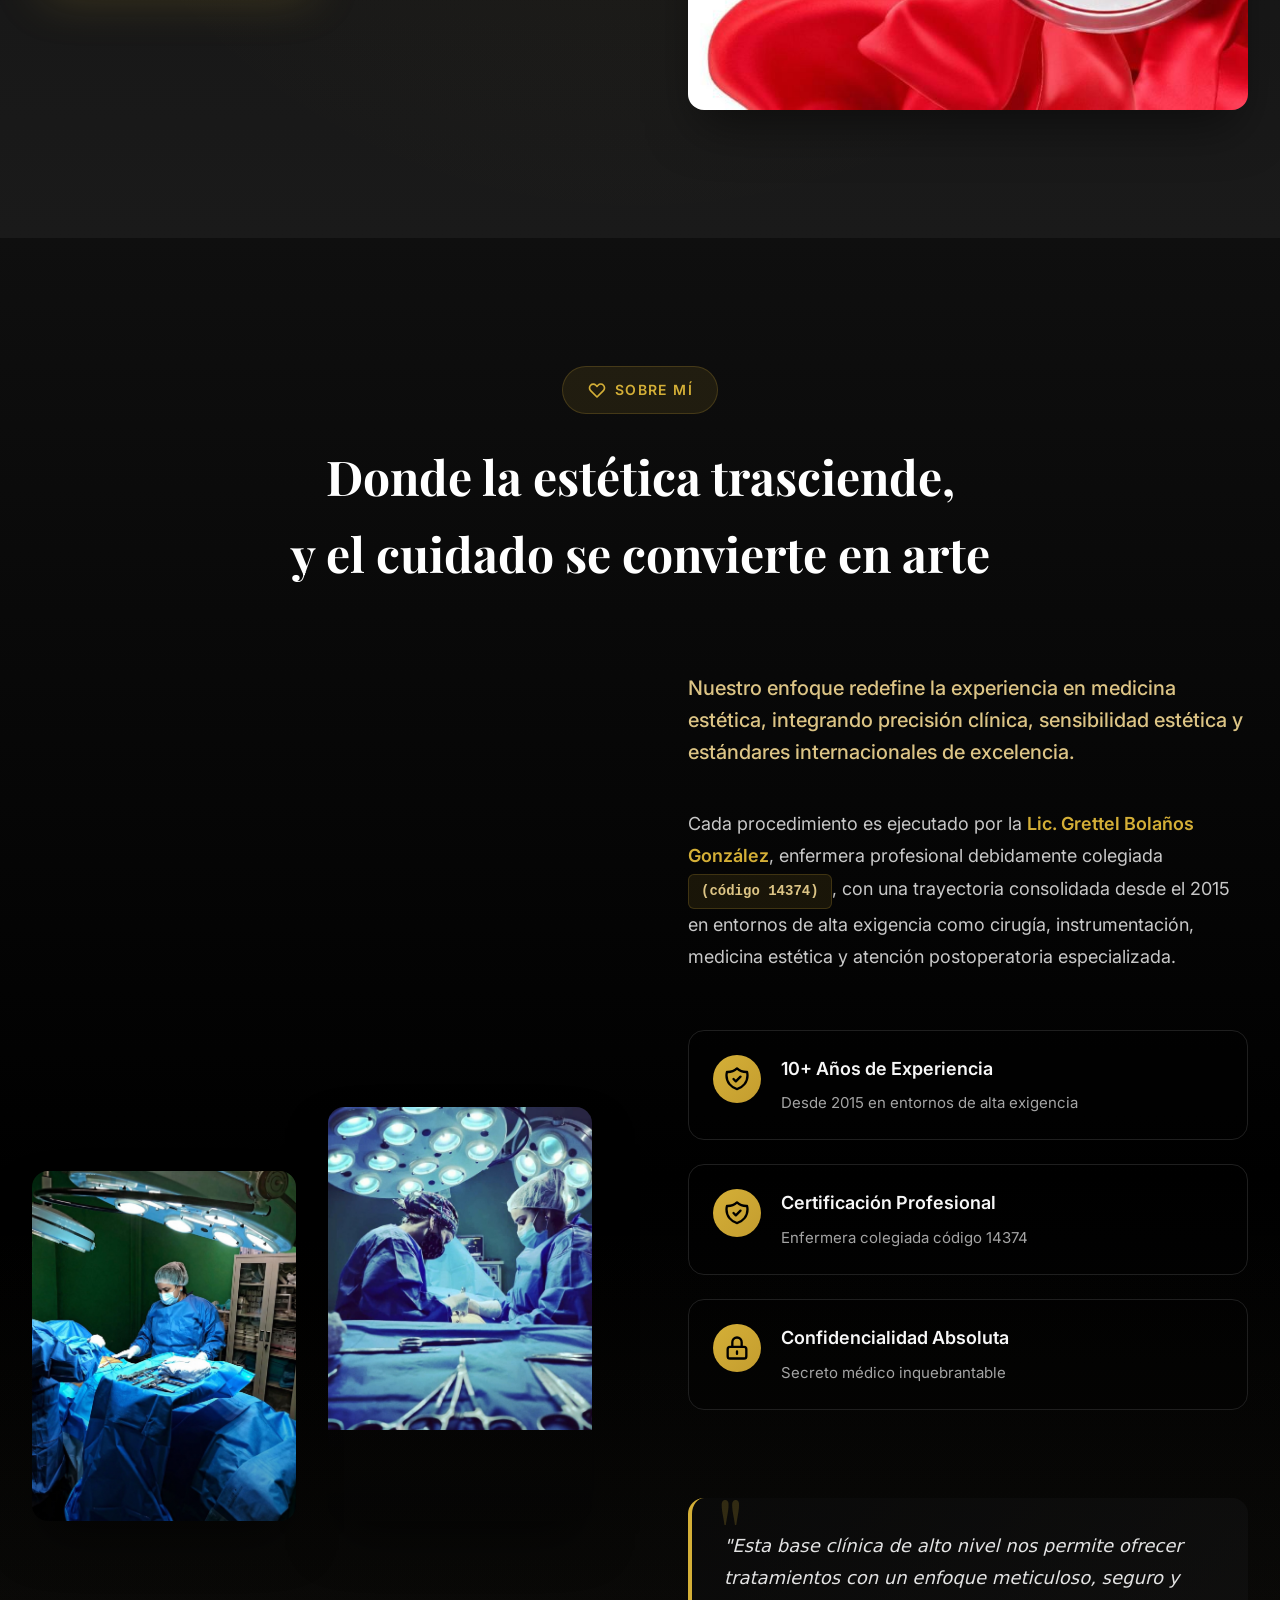
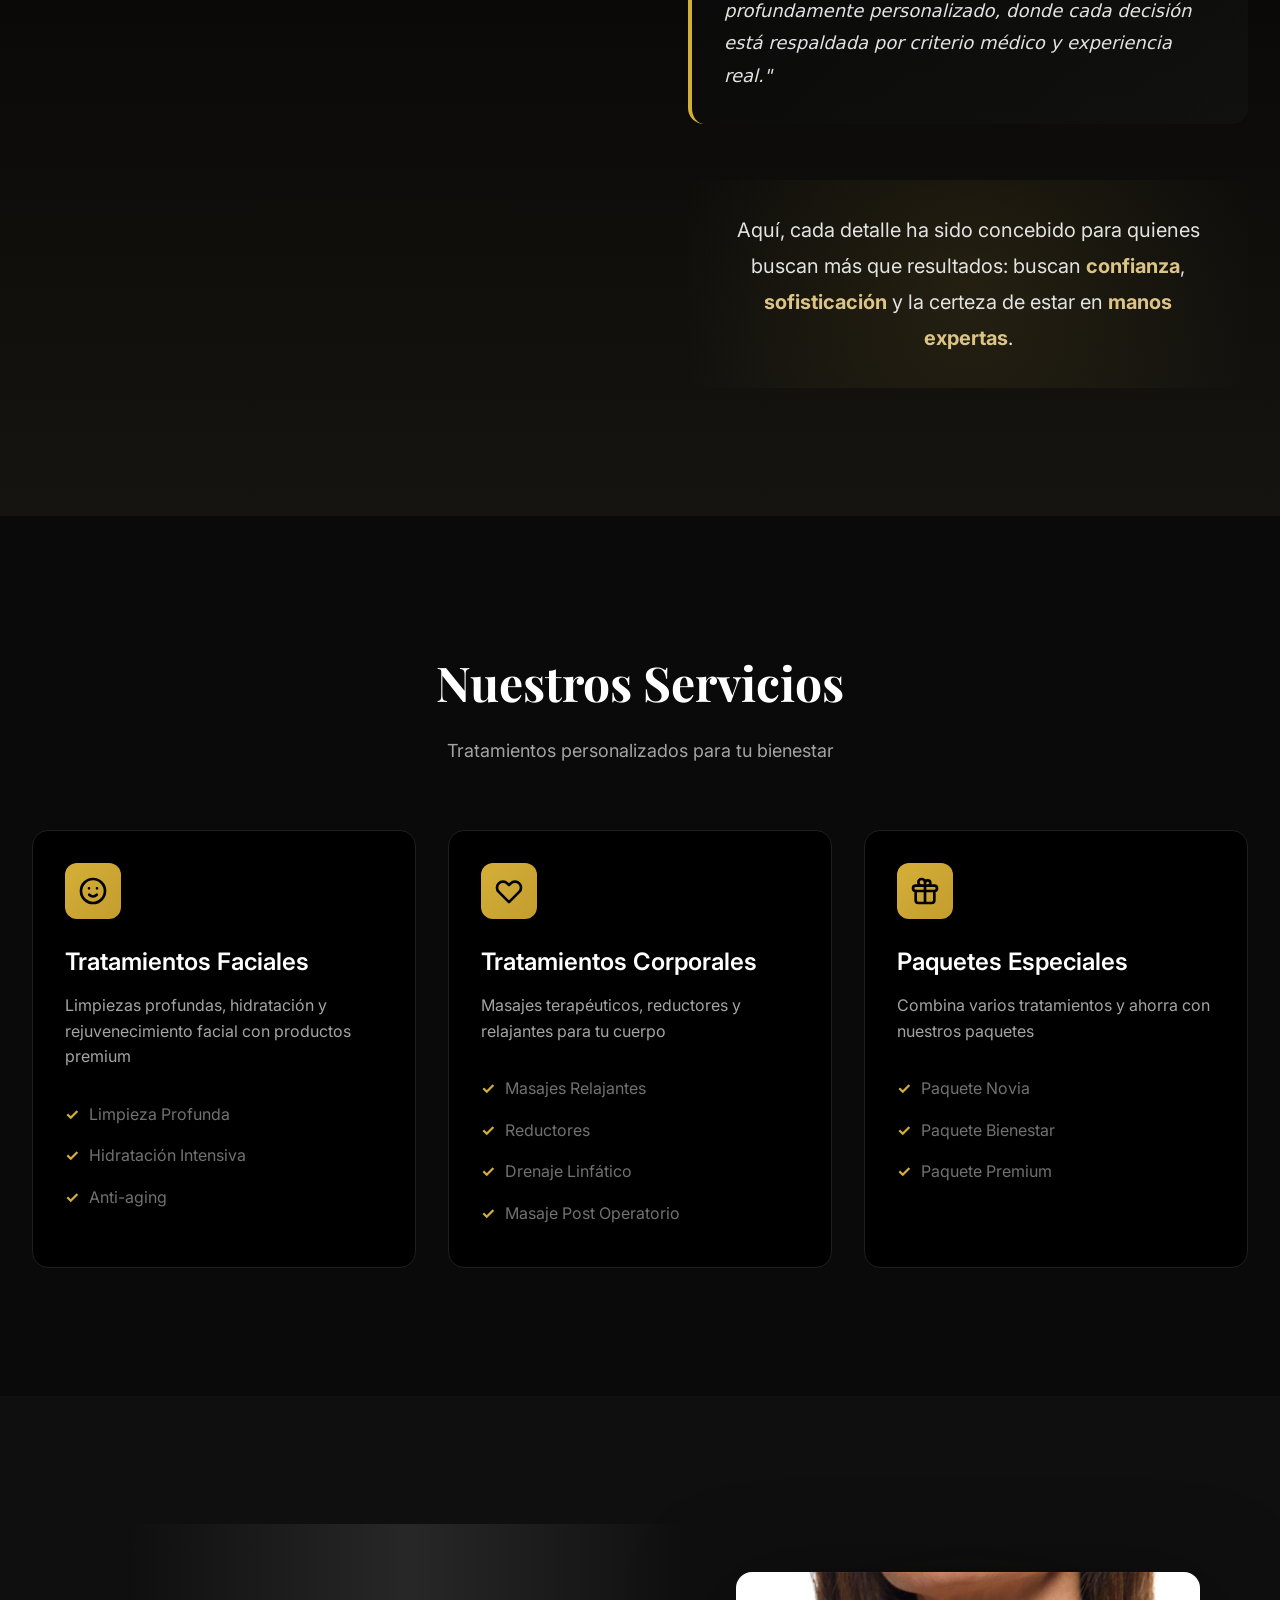
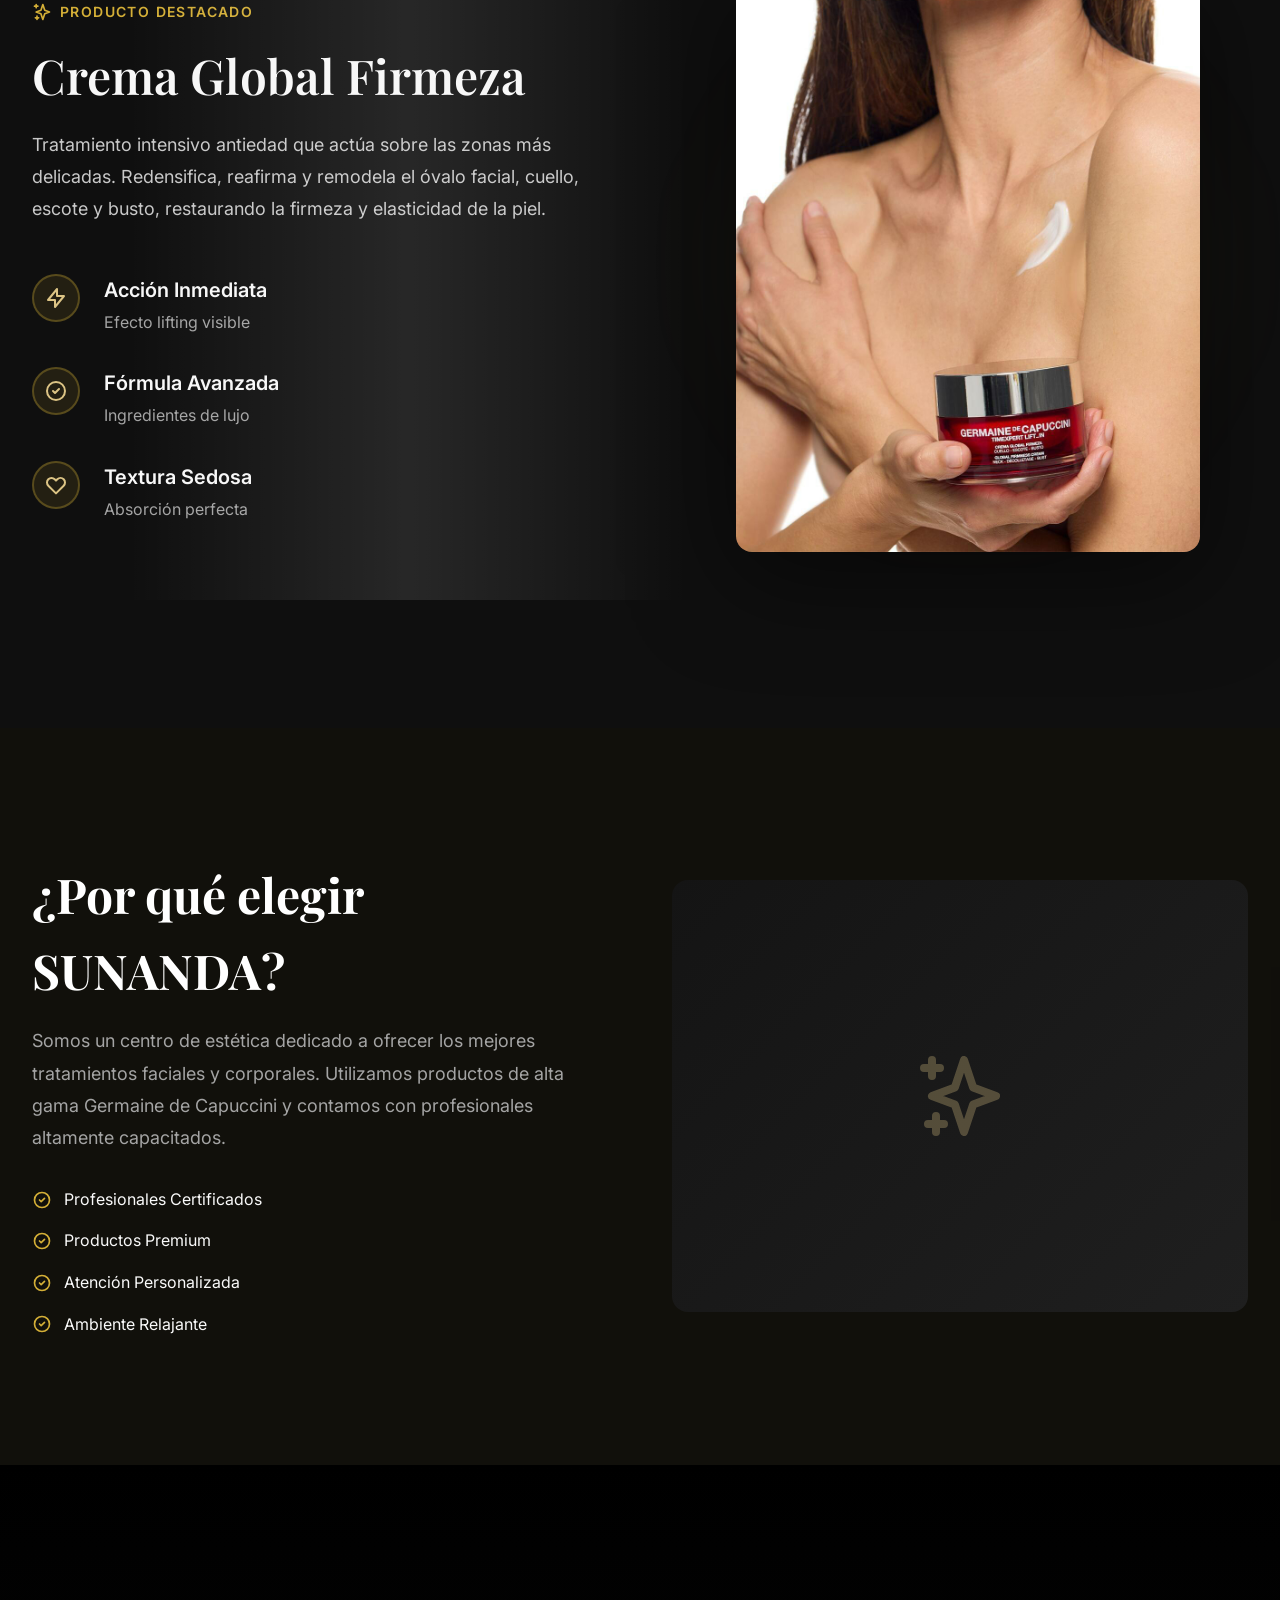
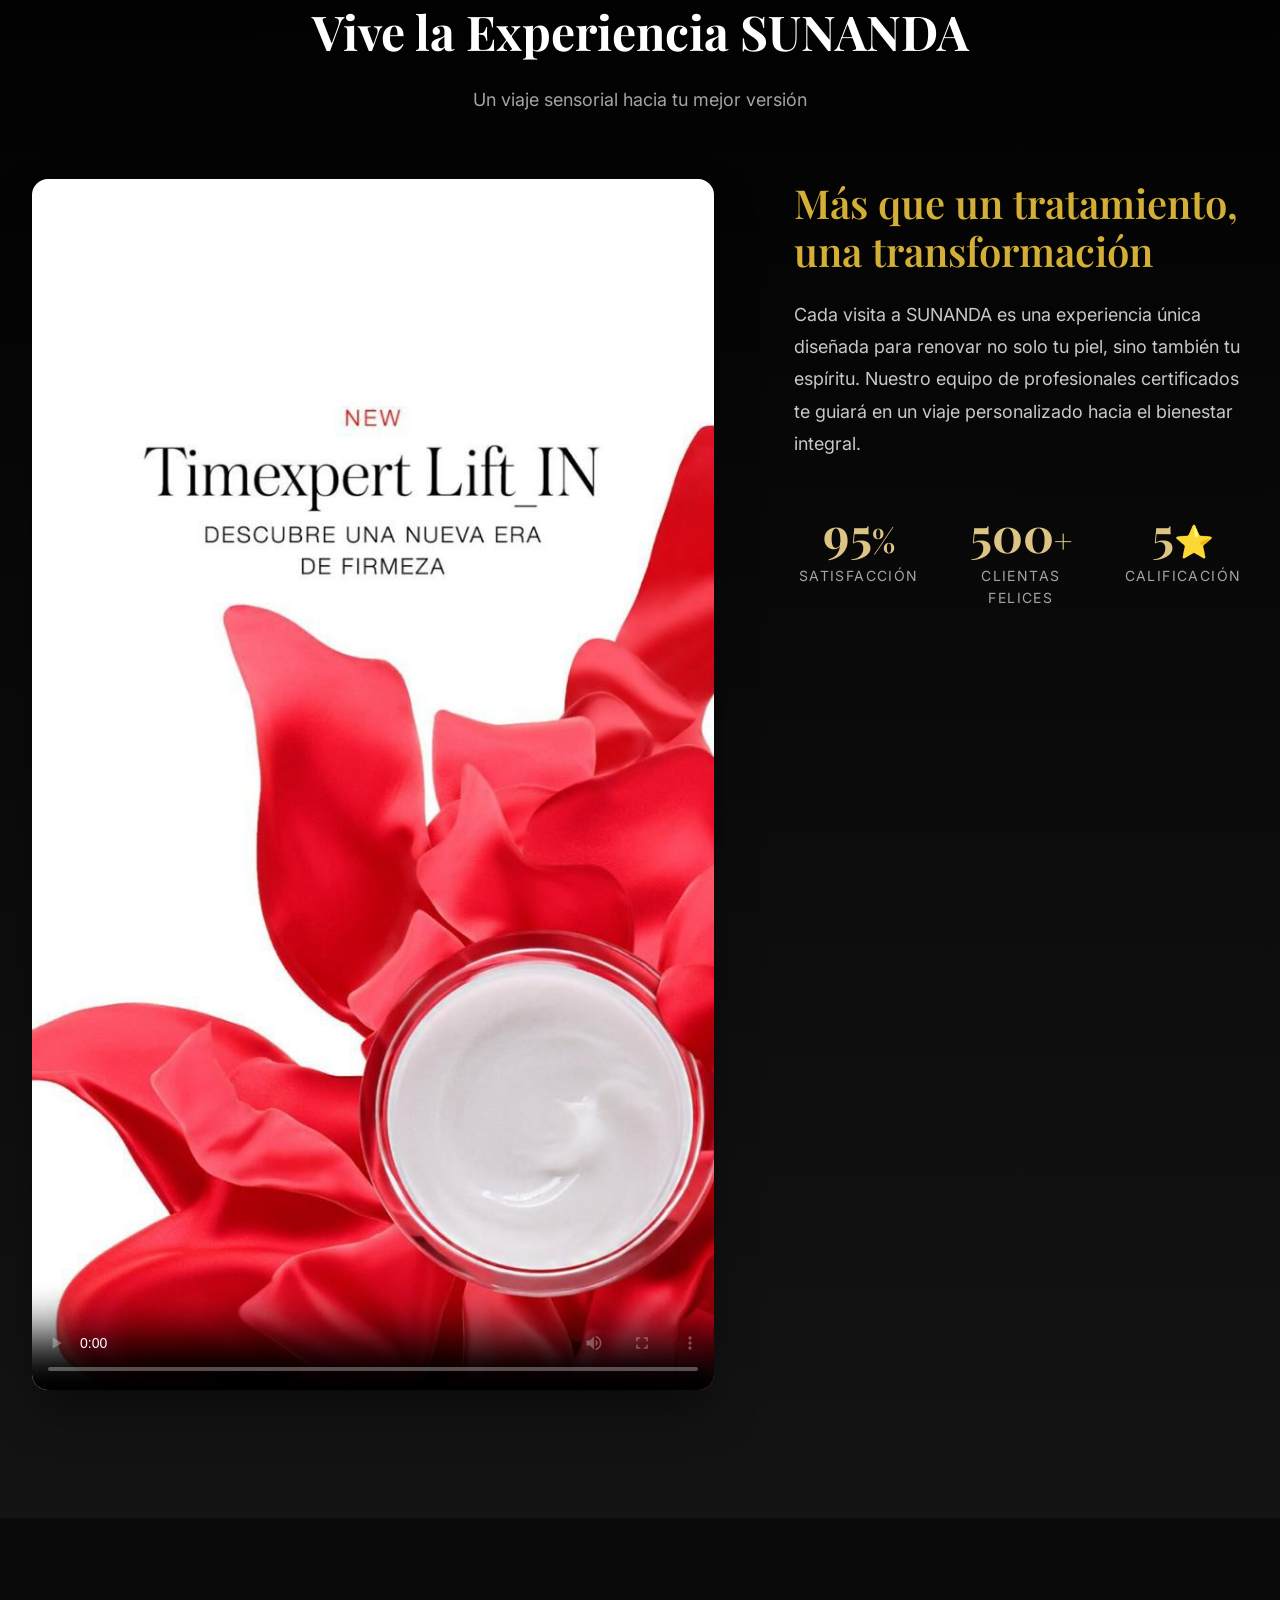
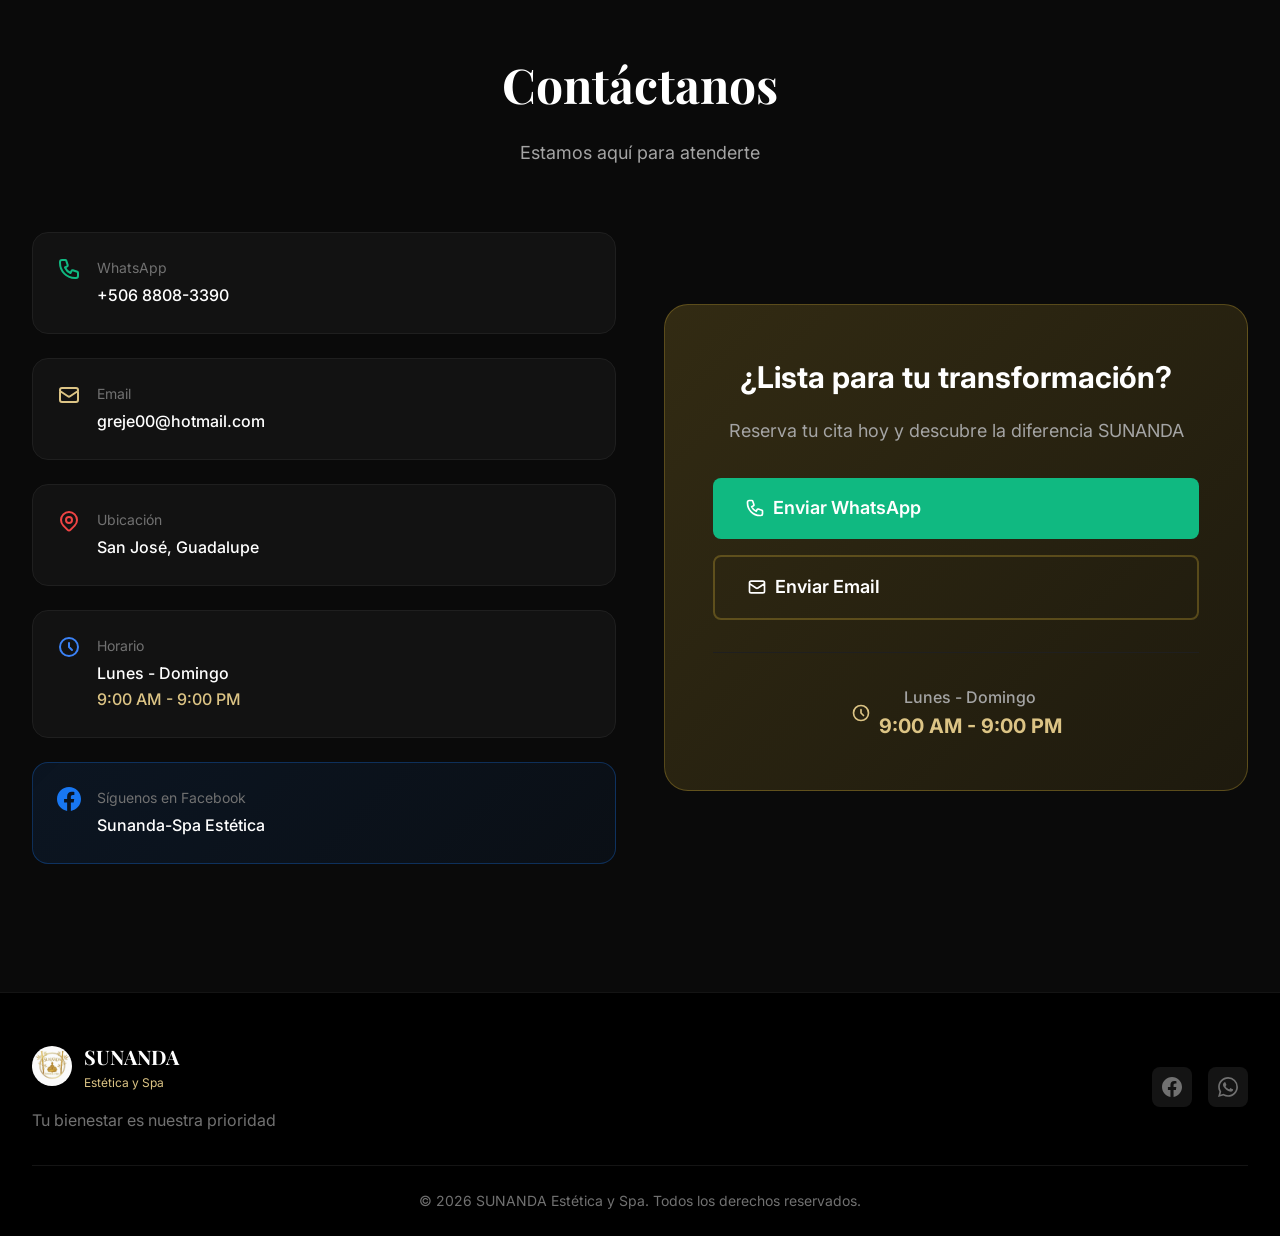
==== commit d76f9e2e: "Actualizar index.html" ====
--- a/index.html
+++ b/index.html
@@ -400,6 +400,7 @@
                         <li data-i18n="services.body.feature1">Masajes Relajantes</li>
                         <li data-i18n="services.body.feature2">Reductores</li>
                         <li data-i18n="services.body.feature3">Drenaje Linfático</li>
+                         <li data-i18n="services.body.feature4">Masaje Post Operatorio</li>
                     </ul>
                 </div>
                 
